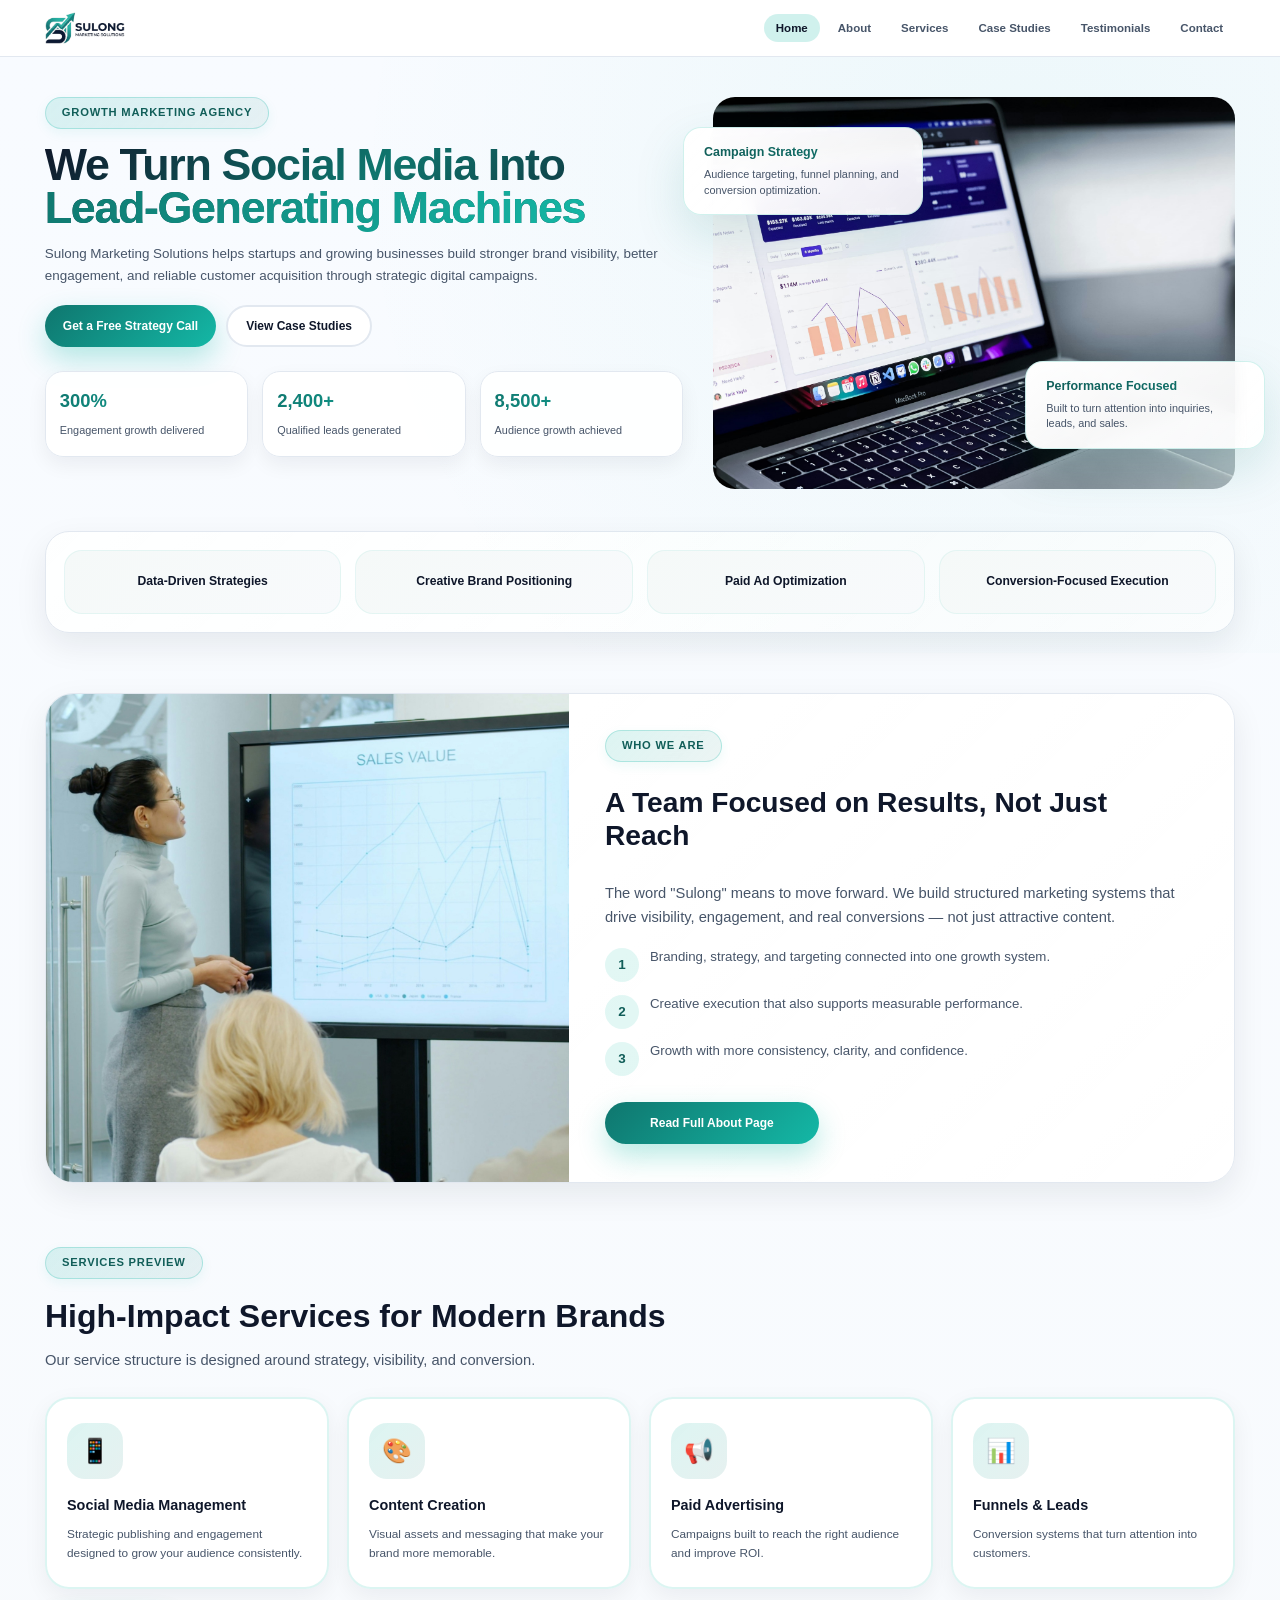
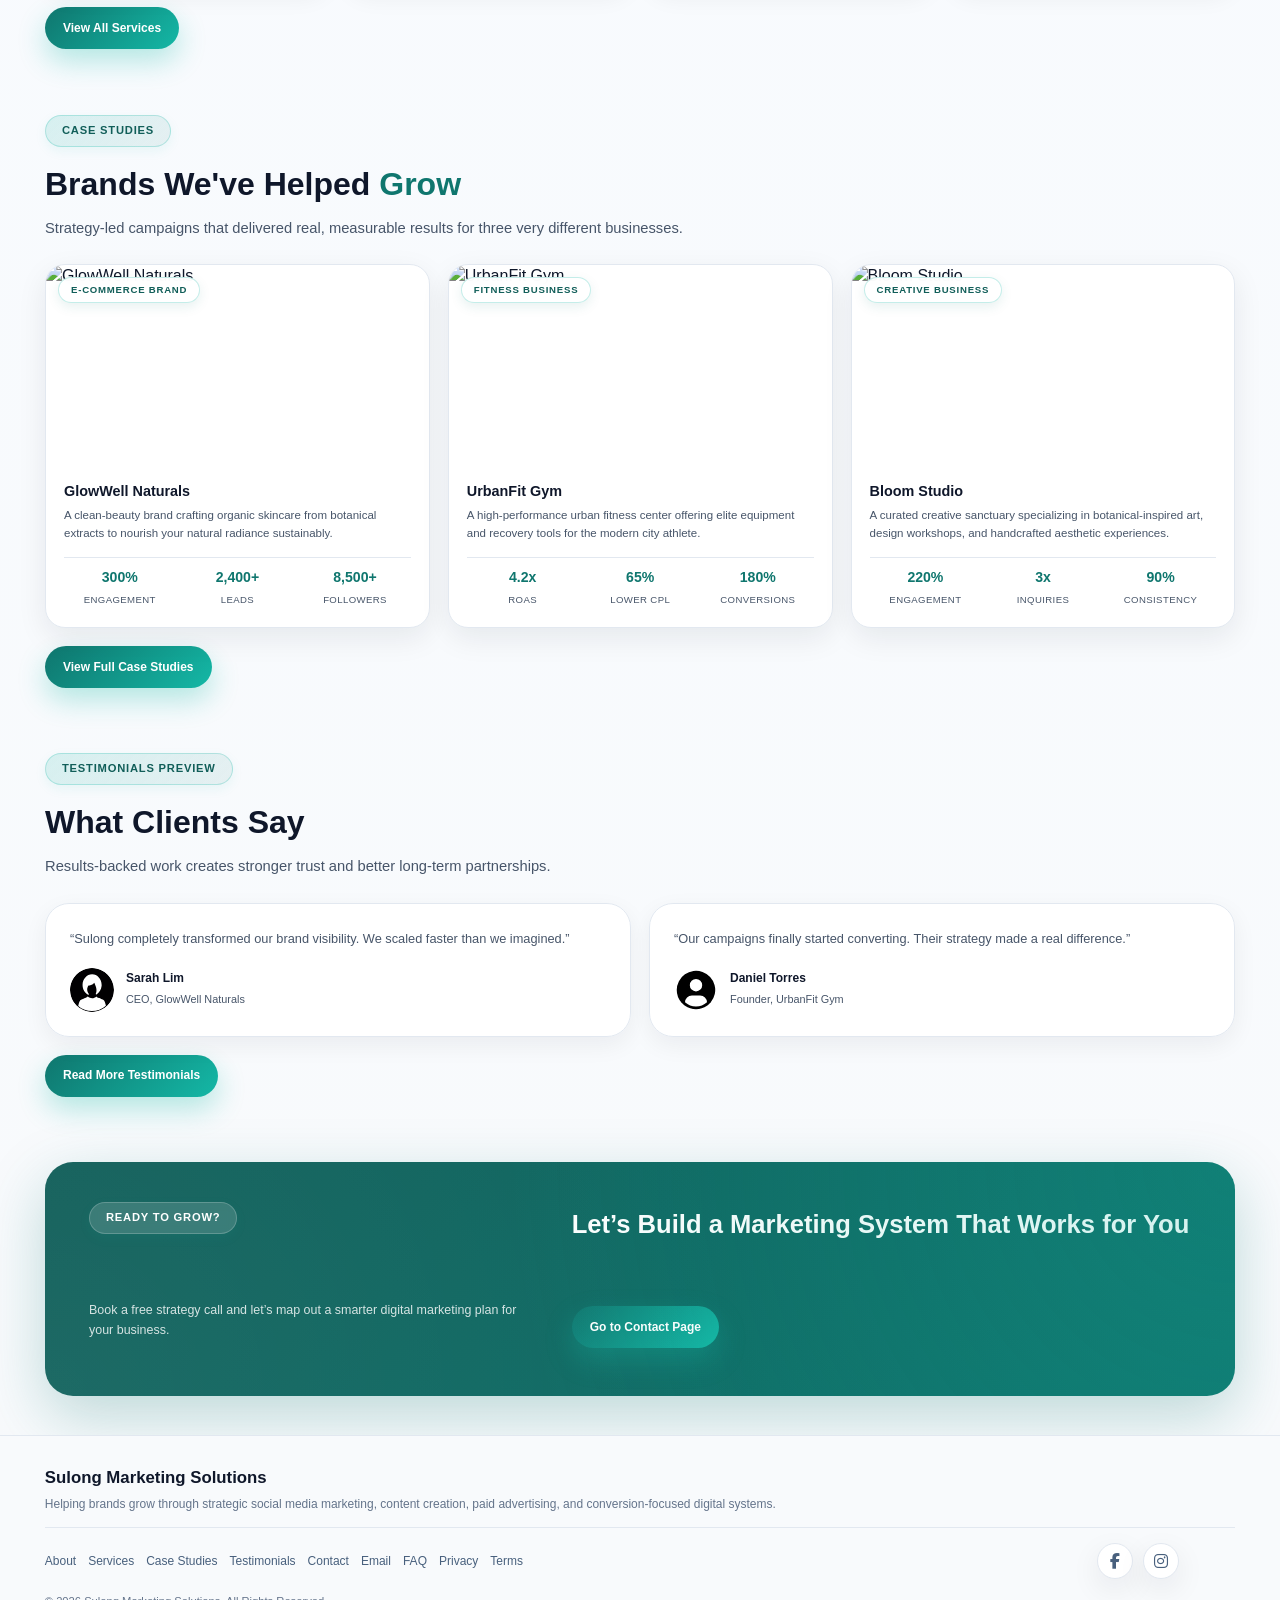
==== index.html @ f10a9abd "Add files via upload" ====
<!doctype html>
<html lang="en">
<head>
  <meta charset="UTF-8" />
  <meta name="viewport" content="width=device-width, initial-scale=1.0" />
  <title>Sulong Marketing Solutions</title>

  <link rel="icon" type="image/png" href="images/logo-icon.png">
  <meta name="description" content="Sulong Marketing Solutions helps brands grow through strategic digital marketing." />
  <link rel="stylesheet" href="css/styles.css" />
  <link rel="stylesheet" href="https://cdnjs.cloudflare.com/ajax/libs/font-awesome/6.5.0/css/all.min.css">
</head>
<body>
  <div id="app"></div>
  <script type="module" src="js/main.js"></script>
</body>
</html>
---- css/styles.css ----
* {
  box-sizing: border-box;
}

:root {
  --bg: #f8fafc;
  --white: #ffffff;
  --text: #0f172a;
  --muted: #475569;
  --line: #e2e8f0;
  --primary: #0f766e;
  --primary-dark: #115e59;
  --accent: #14b8a6;
  --shadow: 0 10px 30px rgba(15, 23, 42, 0.08);
  --shadow-lg: 0 20px 50px rgba(15, 23, 42, 0.12);
  --radius: 20px;
  --container: 1240px;
  --page-gutter: clamp(48px, 7vw, 120px);
  --body-bg: linear-gradient(180deg, #f8fbff 0%, #f8fafc 100%);
  --header-bg: rgba(255, 255, 255, 0.92);
}

html { scroll-behavior: smooth; }

body {
  margin: 0;
  font-family: Arial, Helvetica, sans-serif;
  background: var(--body-bg);
  color: var(--text);
  line-height: 1.4;
  font-size: 16px;
}

img { display: block; max-width: 100%; }
a { text-decoration: none; color: inherit; }

.container {
  width: min(var(--container), calc(100% - var(--page-gutter)));
  margin: 0 auto;
}

.section { padding: 40px 0; }
.section + .section { padding-top: 25px; }

/* ===== TYPOGRAPHY UTILITIES ===== */
.section-tag {
  display: inline-flex;
  align-self: flex-start;
  width: fit-content;
  padding: 7px 16px;
  border-radius: 999px;
  background: linear-gradient(135deg, rgba(20, 184, 166, 0.15), rgba(15, 118, 110, 0.08));
  border: 1px solid rgba(20, 184, 166, 0.25);
  color: var(--primary-dark);
  font-size: 0.7rem;
  font-weight: 800;
  text-transform: uppercase;
  letter-spacing: 0.07em;
  margin-bottom: 14px;
  transition: all 0.4s cubic-bezier(0.34, 1.56, 0.64, 1);
  backdrop-filter: blur(4px);
  box-shadow: 0 4px 12px rgba(20, 184, 166, 0.08);
}

.section-tag:hover {
  background: linear-gradient(135deg, rgba(20, 184, 166, 0.22), rgba(15, 118, 110, 0.12));
  border-color: rgba(20, 184, 166, 0.4);
  transform: translateY(-2px);
  box-shadow: 0 8px 20px rgba(20, 184, 166, 0.12);
}

.section-title {
  font-size: clamp(1.4rem, 2.5vw, 2.4rem);
  line-height: 1.1;
  margin: 6px 0 12px 0;
}

.section-title span, .hero-title span { color: var(--primary); }

.section-text {
  color: var(--muted);
  font-size: 0.92rem;
  margin-bottom: 15px;
  line-height: 1.6;
}

.btn-row {
  display: flex;
  flex-wrap: wrap;
  gap: 10px;
  margin-top: 18px;
}

.btn {
  display: inline-flex;
  align-items: center;
  justify-content: center;
  min-height: 42px;
  padding: 0 18px;
  border-radius: 999px;
  font-weight: 700;
  transition: 0.25s ease;
  font-size: 0.75rem;
  cursor: pointer;
  border: none;
}

.btn-primary {
  background: linear-gradient(135deg, var(--primary), var(--accent));
  color: var(--white);
  box-shadow: 0 12px 28px rgba(20, 184, 166, 0.3);
  transition: all 0.3s cubic-bezier(0.34, 1.56, 0.64, 1);
}

.btn-primary:hover {
  transform: translateY(-3px);
  box-shadow: 0 18px 40px rgba(20, 184, 166, 0.4);
}

.btn-secondary {
  background: var(--white);
  border: 2px solid var(--line);
  color: var(--text);
  transition: all 0.3s cubic-bezier(0.34, 1.56, 0.64, 1);
}

.btn-secondary:hover {
  border-color: var(--accent);
  background: rgba(20, 184, 166, 0.06);
  color: var(--primary);
  transform: translateY(-3px);
  box-shadow: 0 10px 24px rgba(20, 184, 166, 0.15);
}

.btn:hover { transform: translateY(-2px); }

/* ===== SCROLL REVEAL ANIMATIONS ===== */
.reveal-on-scroll {
  opacity: 0;
  transform: translate3d(0, 8px, 0);
  transition:
    opacity 0.34s cubic-bezier(0.25, 0.9, 0.3, 1),
    transform 0.38s cubic-bezier(0.25, 0.9, 0.3, 1);
  transition-delay: var(--reveal-delay, 0ms);
  will-change: opacity, transform;
}

.reveal-on-scroll.is-visible {
  opacity: 1;
  transform: translate3d(0, 0, 0);
}

.reveal-on-scroll.reveal-image {
  transform: translate3d(0, 10px, 0) scale(0.992);
  opacity: 0;
  transition:
    opacity 0.38s cubic-bezier(0.25, 0.9, 0.3, 1),
    transform 0.42s cubic-bezier(0.25, 0.9, 0.3, 1);
}

.reveal-on-scroll.reveal-image.is-visible {
  transform: translate3d(0, 0, 0) scale(1);
  opacity: 1;
}

@media (prefers-reduced-motion: reduce) {
  .reveal-on-scroll {
    opacity: 1 !important;
    transform: none !important;
    filter: none !important;
    transition: none !important;
  }

  * {
    animation-duration: 0.01ms !important;
    animation-iteration-count: 1 !important;
    transition-duration: 0.01ms !important;
  }
}

/* Touch device optimizations */
@media (hover: none) and (pointer: coarse) {
  .service-card:hover,
  .testimonial-card:hover,
  .faq-item:hover,
  .case-study-ref:hover,
  .cs-preview-card:hover,
  .home-about:hover,
  .csc-card:hover,
  .policy-card:hover,
  .contact-social-btn:hover,
  .metric-card:hover,
  .trust-item:hover {
    transform: none;
  }

  .service-card:hover::before,
  .testimonial-card:hover::before,
  .faq-item:hover::before,
  .case-study-ref:hover::before,
  .cs-preview-card:hover::before,
  .home-about:hover::before,
  .csc-card:hover::before,
  .policy-card:hover::before,
  .contact-social-btn:hover::before {
    opacity: 0;
  }
}

/* ===== HEADER ===== */
.header {
  position: sticky;
  top: 0;
  z-index: 1000;
  background: var(--header-bg);
  backdrop-filter: blur(10px);
  border-bottom: 1px solid var(--line);
}

.header-inner {
  width: min(var(--container), calc(100% - var(--page-gutter)));
  margin: 0 auto;
  height: 56px;
  display: flex;
  align-items: center;
  justify-content: space-between;
}

.brand {
  display: flex;
  align-items: center;
  text-decoration: none;
  flex-shrink: 0;
}

.brand-logo {
  height: 32px;
  width: auto;
  display: block;
  object-fit: contain;
}

.nav {
  display: flex;
  gap: 6px;
  align-items: center;
  flex-wrap: wrap;
}

.nav a {
  text-decoration: none;
  padding: 6px 12px;
  font-weight: 600;
  color: var(--muted);
  border-radius: 999px;
  transition: all 0.2s ease;
  font-size: 0.72rem;
}

.nav a:hover { background: rgba(20, 184, 166, 0.12); color: var(--text); }
.nav a.active { background: rgba(20, 184, 166, 0.2); color: var(--text); }



/* Mobile hamburger */
.nav-toggle {
  display: none;
  background: none;
  border: none;
  cursor: pointer;
  padding: 6px;
  color: var(--text);
  font-size: 1.3rem;
  line-height: 1;
}

@media (max-width: 760px) {
  .header-inner {
    height: auto;
    min-height: 56px;
    padding: 10px 0;
    flex-wrap: wrap;
    gap: 8px;
    align-items: center;
  }

  .nav-toggle { display: flex; align-items: center; justify-content: center; }

  .nav {
    display: none;
    width: 100%;
    flex-direction: column;
    align-items: flex-start;
    padding-bottom: 8px;
    gap: 2px;
  }

  .nav.open { display: flex; }

  .nav a {
    padding: 10px 14px;
    width: 100%;
    border-radius: 12px;
  }

  .brand-logo { height: 28px; }
}

@media (max-width: 480px) {
  .nav a { font-size: 0.7rem; }
}

/* ===== PAGE HERO ===== */
/* ================================================
   PAGE HERO — COMPACT SPLIT DESIGN
   ================================================ */
.page-hero {
  background: linear-gradient(135deg, var(--primary-dark) 0%, var(--primary) 100%);
  color: white;
  padding: 0;
  overflow: hidden;
  position: relative;
}

/* Subtle decorative mesh pattern overlay */
.page-hero::before {
  content: "";
  position: absolute;
  inset: 0;
  background-image:
    radial-gradient(circle at 80% 50%, rgba(20,184,166,0.18) 0%, transparent 55%),
    radial-gradient(circle at 10% 80%, rgba(255,255,255,0.05) 0%, transparent 40%);
  pointer-events: none;
}

.page-hero-inner {
  width: min(var(--container), calc(100% - var(--page-gutter)));
  margin: 0 auto;
  display: grid;
  grid-template-columns: 1fr auto;
  align-items: center;
  gap: 40px;
  padding: 36px 0;
  position: relative;
  z-index: 1;
}

.page-hero-left {
  display: flex;
  flex-direction: column;
  align-items: flex-start;
  gap: 0;
}

.page-hero .section-tag {
  background: rgba(255, 255, 255, 0.14);
  color: rgba(255,255,255,0.9);
  border: 1px solid rgba(255, 255, 255, 0.22);
  margin-bottom: 10px;
  font-size: 0.65rem;
}

.page-hero .section-title {
  font-size: clamp(1.4rem, 2.8vw, 2.2rem);
  margin: 0 0 10px;
  line-height: 1.15;
  color: white;
  font-weight: 800;
  max-width: 600px;
}

.page-hero .section-text {
  font-size: 0.88rem;
  line-height: 1.6;
  color: rgba(255, 255, 255, 0.82);
  max-width: 520px;
  margin: 0;
}

/* Right side decorative stat bubbles */
.page-hero-deco {
  display: flex;
  flex-direction: column;
  gap: 10px;
  flex-shrink: 0;
}

.page-hero-stat {
  background: rgba(255,255,255,0.1);
  border: 1px solid rgba(255,255,255,0.18);
  border-radius: 14px;
  padding: 12px 20px;
  text-align: center;
  min-width: 110px;
  backdrop-filter: blur(6px);
}

.page-hero-stat strong {
  display: block;
  font-size: 1.2rem;
  font-weight: 800;
  color: white;
  line-height: 1;
  margin-bottom: 3px;
}

.page-hero-stat span {
  font-size: 0.62rem;
  color: rgba(255,255,255,0.65);
  text-transform: uppercase;
  letter-spacing: 0.07em;
}

/* Pages without stats: hide deco column */
.page-hero-deco:empty { display: none; }

/* Bottom accent line */
.page-hero::after {
  content: "";
  display: block;
  height: 3px;
  background: linear-gradient(90deg, transparent, rgba(20,184,166,0.6), transparent);
}

@media (max-width: 768px) {
  .page-hero-inner {
    grid-template-columns: 1fr;
    padding: 28px 0 24px;
    gap: 20px;
  }
  .page-hero-deco {
    flex-direction: row;
    flex-wrap: nowrap;
    width: 100%;
  }
  .page-hero-stat {
    flex: 1;
    min-width: 0;
    padding: 10px 6px;
  }
  .page-hero-stat strong { font-size: 0.9rem; }
  .page-hero-stat span { font-size: 0.55rem; letter-spacing: 0.04em; }
  .page-hero .section-title { font-size: clamp(1.2rem, 5vw, 1.8rem); }
}

/* ===== CONTENT CARDS ===== */
.content-card {
  background: transparent;
  border: none;
  box-shadow: none;
  padding: 10px 0;
  display: flex;
  flex-direction: column;
  justify-content: center;
}

/* padded variant for privacy/terms/faq */
.content-card.padded {
  background: var(--white);
  border: 1px solid var(--line);
  border-radius: var(--radius);
  box-shadow: var(--shadow);
  padding: 36px 40px;
}

/* ===== SPLIT GRID ===== */
.split-grid {
  display: grid;
  grid-template-columns: 1fr 1fr;
  gap: 50px;
  align-items: center;
}

@media (max-width: 1100px) {
  .split-grid { grid-template-columns: 1fr; gap: 30px; }
}

/* ===== IMAGE FRAMES ===== */
.image-frame {
  border-radius: 24px;
  overflow: hidden;
  box-shadow: 0 20px 40px rgba(15, 23, 42, 0.08);
}

.image-frame img {
  width: 100%;
  height: 100%;
  object-fit: cover;
  display: block;
  transition: transform 0.3s ease;
}

.image-frame:hover img { transform: scale(1.03); }

.about-image { max-width: 500px; margin: 0 auto; }

/* ===== FEATURE LIST ===== */
.feature-list {
  display: grid;
  gap: 18px;
  margin-top: 24px;
}

.feature-item {
  display: flex;
  gap: 14px;
  align-items: flex-start;
  color: var(--muted);
  font-size: 0.85rem;
  line-height: 1.5;
}

.feature-item .number {
  width: 34px;
  height: 34px;
  border-radius: 50%;
  background: rgba(20, 184, 166, 0.12);
  display: grid;
  place-items: center;
  font-weight: 700;
  color: var(--primary-dark);
  flex-shrink: 0;
  font-size: 0.8rem;
}

/* ===== SERVICES GRID ===== */
.services-grid {
  margin-top: 25px;
  display: grid;
  grid-template-columns: repeat(auto-fit, minmax(220px, 1fr));
  gap: 18px;
}

.service-card {
  background: rgba(255, 255, 255, 0.9);
  border: 2px solid rgba(20, 184, 166, 0.15);
  border-radius: 24px;
  padding: 24px 20px;
  box-shadow: 0 8px 24px rgba(15, 23, 42, 0.06);
  transition: all 0.35s cubic-bezier(0.34, 1.56, 0.64, 1);
  text-align: left;
  position: relative;
  overflow: hidden;
}

.service-card::before {
  content: "";
  position: absolute;
  inset: 0;
  background: linear-gradient(135deg, rgba(20, 184, 166, 0.08), rgba(255, 255, 255, 0));
  opacity: 0;
  transition: opacity 0.35s ease;
}

.service-card:hover {
  transform: translateY(-8px) scale(1.02);
  box-shadow: 0 20px 40px rgba(20, 184, 166, 0.15);
  border-color: rgba(20, 184, 166, 0.35);
  background: rgba(255, 255, 255, 0.95);
}

.service-card:hover::before {
  opacity: 1;
}

.service-card:hover .service-icon {
  transform: scale(1.15) rotate(5deg);
  background: rgba(20, 184, 166, 0.22);
}

.service-icon {
  width: 56px;
  height: 56px;
  display: grid;
  place-items: center;
  border-radius: 18px;
  background: linear-gradient(135deg, rgba(20, 184, 166, 0.15), rgba(15, 118, 110, 0.1));
  font-size: 1.5rem;
  margin-bottom: 16px;
  transition: all 0.35s cubic-bezier(0.34, 1.56, 0.64, 1);
}

.service-card h3 { margin: 0 0 10px; font-size: 0.9rem; color: var(--text); font-weight: 700; }
.service-card p { color: var(--muted); margin: 0; font-size: 0.74rem; line-height: 1.6; }

/* ===== HERO ===== */
.hero { 
  padding: 40px 0 20px; 
  position: relative;
}

.hero::before {
  content: "";
  position: absolute;
  inset: 0;
  background: radial-gradient(circle at 80% 20%, rgba(20, 184, 166, 0.05), transparent 60%);
  pointer-events: none;
}

.hero-grid {
  display: grid;
  grid-template-columns: 1.1fr 0.9fr;
  gap: 30px;
  align-items: stretch;
  position: relative;
  z-index: 1;
}

.hero-title {
  font-size: clamp(2rem, 3.5vw, 3.4rem);
  line-height: 0.96;
  margin: 0 0 14px;
  letter-spacing: -0.03em;
  background: linear-gradient(135deg, var(--text) 0%, var(--primary) 50%, var(--text) 100%);
  -webkit-background-clip: text;
  -webkit-text-fill-color: transparent;
  background-clip: text;
}

.hero-title span {
  background: linear-gradient(135deg, var(--primary), var(--accent));
  -webkit-background-clip: text;
  -webkit-text-fill-color: transparent;
  background-clip: text;
}

.metric-card {
  background: rgba(255, 255, 255, 0.88);
  border: 1px solid var(--line);
  border-radius: 18px;
  padding: 16px 14px;
  box-shadow: 0 8px 20px rgba(15, 23, 42, 0.06);
  transition: all 0.28s cubic-bezier(0.34, 1.56, 0.64, 1);
  position: relative;
  overflow: hidden;
}

.metric-card::after {
  content: "";
  position: absolute;
  inset: 0;
  background: radial-gradient(circle at 50% 0%, rgba(20, 184, 166, 0.08), transparent 70%);
  opacity: 0;
  transition: opacity 0.28s ease;
}

.metric-card:hover {
  transform: translateY(-4px) scale(1.05);
  box-shadow: 0 16px 32px rgba(20, 184, 166, 0.12);
  border-color: rgba(20, 184, 166, 0.3);
  background: rgba(255, 255, 255, 0.92);
}

.metric-card:hover::after {
  opacity: 1;
}

.metric-card strong { display: block; font-size: 1.15rem; margin-bottom: 4px; background: linear-gradient(135deg, var(--primary), var(--accent)); -webkit-background-clip: text; -webkit-text-fill-color: transparent; background-clip: text; font-weight: 800; }
.metric-card span { color: var(--muted); font-size: 0.68rem; font-weight: 500; }

.hero-card {
  position: relative;
  height: 100%;
  display: flex;
}

.hero-image {
  width: 100%;
  height: 100%;
  object-fit: cover;
  border-radius: 22px;
}

.floating-box {
  position: absolute;
  padding: 16px 20px;
  background: linear-gradient(135deg, var(--white) 0%, rgba(255, 255, 255, 0.92) 100%);
  border-radius: 18px;
  box-shadow: 0 20px 50px rgba(15, 118, 110, 0.15);
  border: 1px solid rgba(20, 184, 166, 0.2);
  max-width: 240px;
  z-index: 10;
  backdrop-filter: blur(8px);
  transition: all 0.4s cubic-bezier(0.34, 1.56, 0.64, 1);
  animation: floatingPulse 3s ease-in-out infinite;
}

@keyframes floatingPulse {
  0%, 100% { transform: translateY(0px); }
  50% { transform: translateY(-8px); }
}

.floating-top { top: 30px; left: -30px; animation-delay: 0s; }
.floating-bottom { right: -30px; bottom: 40px; animation-delay: 0.5s; }

.floating-box strong {
  display: block;
  margin-bottom: 6px;
  font-size: 0.78rem;
  background: linear-gradient(135deg, var(--primary-dark), var(--primary));
  -webkit-background-clip: text;
  -webkit-text-fill-color: transparent;
  background-clip: text;
  font-weight: 800;
}

.floating-box span {
  display: block;
  color: var(--muted);
  font-size: 0.68rem;
  line-height: 1.4;
}

.hero-text {
  color: var(--muted);
  font-size: 0.84rem;
  max-width: 680px;
  line-height: 1.65;
}

.hero-metrics {
  display: grid;
  grid-template-columns: repeat(3, 1fr);
  gap: 14px;
  margin-top: 24px;
  animation: slideInUp 0.6s ease-out 0.1s both;
}

@keyframes slideInUp {
  from {
    opacity: 0;
    transform: translateY(20px);
  }
  to {
    opacity: 1;
    transform: translateY(0);
  }
}

.trust-strip { padding: 12px 0 0; margin-top: 30px; }

.trust-grid {
  display: grid;
  grid-template-columns: repeat(4, 1fr);
  gap: 14px;
  background: linear-gradient(135deg, rgba(255, 255, 255, 0.92), rgba(255, 255, 255, 0.85));
  padding: 18px;
  border-radius: 24px;
  border: 1px solid var(--line);
  box-shadow: 0 12px 32px rgba(15, 23, 42, 0.08);
}

.trust-item {
  text-align: center;
  font-weight: 600;
  background: linear-gradient(135deg, #f5f9f8, #f8fafc);
  border-radius: 18px;
  padding: 18px 16px;
  display: flex;
  justify-content: center;
  align-items: center;
  color: var(--text);
  min-height: 64px;
  font-size: 0.76rem;
  border: 1px solid rgba(20, 184, 166, 0.08);
  transition: all 0.3s cubic-bezier(0.34, 1.56, 0.64, 1);
  position: relative;
  overflow: hidden;
}

.trust-item::before {
  content: "";
  position: absolute;
  inset: 0;
  background: radial-gradient(circle at 50% 50%, rgba(20, 184, 166, 0.1), transparent);
  opacity: 0;
  transition: opacity 0.3s ease;
}

.trust-item:hover {
  transform: translateY(-3px) scale(1.03);
  background: linear-gradient(135deg, rgba(20, 184, 166, 0.08), rgba(20, 184, 166, 0.04));
  border-color: rgba(20, 184, 166, 0.2);
  box-shadow: 0 8px 20px rgba(20, 184, 166, 0.1);
}

.trust-item:hover::before {
  opacity: 1;
}

/* ===== HOME CASE CARD ===== */
.case-card {
  display: grid;
  grid-template-columns: 0.7fr 1.3fr;
  align-items: stretch;
  border-radius: 28px;
  overflow: hidden;
  box-shadow: var(--shadow-lg);
  border: 1px solid var(--line);
  background: var(--white);
}

.case-card img { width: 100%; height: 100%; object-fit: cover; }

.case-content { padding: 30px; }

.result-grid {
  display: grid;
  grid-template-columns: repeat(2, 1fr);
  gap: 12px;
  margin-top: 18px;
}

.result-box {
  background: #f8fafc;
  border: 1px solid var(--line);
  border-radius: 18px;
  padding: 14px;
}

.result-box strong { display: block; font-size: 1.05rem; margin-bottom: 3px; }
.result-box span { color: var(--muted); font-size: 0.7rem; }

/* ===== TESTIMONIALS ===== */
.testimonials-grid {
  display: grid;
  grid-template-columns: repeat(2, 1fr);
  gap: 18px;
  margin-top: 25px;
}

.testimonial-card {
  background: rgba(255, 255, 255, 0.9);
  border: 1px solid var(--line);
  border-radius: 24px;
  padding: 24px;
  box-shadow: 0 8px 24px rgba(15, 23, 42, 0.06);
  transition: all 0.35s cubic-bezier(0.34, 1.56, 0.64, 1);
  position: relative;
  overflow: hidden;
}

.testimonial-card::before {
  content: "";
  position: absolute;
  top: 0;
  left: 0;
  right: 0;
  height: 4px;
  background: linear-gradient(90deg, var(--primary), var(--accent));
  transform: scaleX(0);
  transform-origin: left;
  transition: transform 0.35s cubic-bezier(0.34, 1.56, 0.64, 1);
}

.testimonial-card:hover {
  transform: translateY(-6px);
  box-shadow: 0 16px 40px rgba(20, 184, 166, 0.12);
  border-color: rgba(20, 184, 166, 0.2);
  background: rgba(255, 255, 255, 0.95);
}

.testimonial-card:hover::before {
  transform: scaleX(1);
}

.testimonial-card p {
  font-size: 0.8rem;
  margin: 0 0 18px;
  color: var(--muted);
  line-height: 1.7;
}

.author { display: flex; gap: 12px; align-items: center; }

.author img {
  width: 44px;
  height: 44px;
  border-radius: 50%;
  object-fit: cover;
}

.author strong { display: block; font-size: 0.75rem; }
.author span { color: var(--muted); font-size: 0.68rem; }

/* ===== CONTACT CARD ===== */
.contact-card {
  background: linear-gradient(135deg, var(--primary-dark) 0%, var(--primary) 100%);
  color: var(--white);
  border-radius: 28px;
  padding: 40px 44px;
  box-shadow: 0 20px 60px rgba(15, 118, 110, 0.25);
  display: grid;
  grid-template-columns: 1fr 1.4fr;
  gap: 40px;
  align-items: start;
  position: relative;
  overflow: hidden;
  transition: all 0.4s ease;
}

.contact-card::before {
  content: "";
  position: absolute;
  inset: 0;
  background: radial-gradient(circle at 100% 0%, rgba(20, 184, 166, 0.2), transparent 60%),
              radial-gradient(circle at 0% 100%, rgba(255, 255, 255, 0.05), transparent 60%);
  pointer-events: none;
}

.contact-card:hover {
  transform: translateY(-4px);
  box-shadow: 0 28px 70px rgba(15, 118, 110, 0.35);
}


.contact-card .section-title { color: var(--white); font-size: clamp(1.2rem, 2vw, 1.7rem); margin: 8px 0 10px; }
.contact-card .section-text { color: rgba(255, 255, 255, 0.82); max-width: 100%; font-size: 0.78rem; }
.contact-card .section-tag {
  background: rgba(255, 255, 255, 0.15);
  color: var(--white);
  border: 1px solid rgba(255, 255, 255, 0.2);
}

.contact-card-detail {
  display: flex;
  align-items: center;
  gap: 10px;
  margin-top: 14px;
  font-size: 0.75rem;
  color: rgba(255,255,255,0.8);
}

.contact-card-detail i {
  width: 32px;
  height: 32px;
  border-radius: 50%;
  background: rgba(255,255,255,0.15);
  display: flex;
  align-items: center;
  justify-content: center;
  flex-shrink: 0;
  font-size: 0.8rem;
}

.contact-card-detail a {
  color: rgba(255,255,255,0.9);
  text-decoration: underline;
}

.contact-form {
  display: grid;
  gap: 10px;
}

.contact-form input,
.contact-form textarea {
  width: 100%;
  padding: 12px 14px;
  border-radius: 12px;
  border: 1px solid rgba(255, 255, 255, 0.3);
  background: rgba(255, 255, 255, 0.1);
  color: var(--white);
  font: inherit;
  font-size: 0.76rem;
  outline: none;
  transition: all 0.3s cubic-bezier(0.34, 1.56, 0.64, 1);
  backdrop-filter: blur(4px);
}

/* FIX: placeholder visible on dark bg */
.contact-form input::placeholder,
.contact-form textarea::placeholder { color: rgba(255, 255, 255, 0.6); }

.contact-form input:focus,
.contact-form textarea:focus {
  border-color: rgba(255, 255, 255, 0.7);
  background: rgba(255, 255, 255, 0.18);
  box-shadow: 0 0 0 3px rgba(20, 184, 166, 0.15);
  transform: translateY(-1px);
}

.contact-form textarea { resize: vertical; min-height: 90px; }

.contact-form .btn-submit {
  display: inline-flex;
  align-items: center;
  gap: 8px;
  background: rgba(255,255,255,0.18);
  border: 1px solid rgba(255,255,255,0.35);
  color: white;
  padding: 0 22px;
  min-height: 40px;
  border-radius: 999px;
  font-weight: 700;
  font-size: 0.75rem;
  cursor: pointer;
  transition: 0.2s ease;
  justify-self: start;
}

.contact-form .btn-submit:hover {
  background: rgba(255,255,255,0.28);
  transform: translateY(-2px);
}

@media (max-width: 768px) {
  .contact-card {
    grid-template-columns: 1fr;
    gap: 24px;
    padding: 26px 22px;
  }
}

/* ===== FAQ ===== */
.faq-list {
  display: grid;
  gap: 14px;
  margin-top: 30px;
}

.faq-item {
  background: rgba(255, 255, 255, 0.9);
  border: 1px solid var(--line);
  border-radius: 18px;
  overflow: hidden;
  box-shadow: 0 8px 24px rgba(15, 23, 42, 0.06);
  transition: all 0.3s cubic-bezier(0.34, 1.56, 0.64, 1);
  position: relative;
}

.faq-item::before {
  content: "";
  position: absolute;
  inset: 0;
  background: linear-gradient(135deg, rgba(20, 184, 166, 0.05), transparent);
  opacity: 0;
  transition: opacity 0.3s ease;
  pointer-events: none;
}

.faq-item:hover {
  box-shadow: 0 16px 40px rgba(20, 184, 166, 0.12);
  border-color: rgba(20, 184, 166, 0.2);
  transform: translateY(-2px);
}

.faq-item:hover::before {
  opacity: 1;
}

.faq-question {
  width: 100%;
  padding: 20px 24px;
  text-align: left;
  background: none;
  border: none;
  cursor: pointer;
  display: flex;
  justify-content: space-between;
  align-items: center;
  font-size: 0.9rem;
  font-weight: 700;
  color: var(--text);
  transition: background 0.25s ease, color 0.25s ease;
  gap: 12px;
}

.faq-question:hover { 
  background: rgba(20, 184, 166, 0.06);
  color: var(--primary-dark);
}

.faq-icon {
  color: var(--primary);
  transition: transform 0.35s cubic-bezier(0.34, 1.56, 0.64, 1);
  flex-shrink: 0;
  font-size: 1rem;
}

.faq-item.open .faq-icon { transform: rotate(180deg); }

.faq-answer {
  max-height: 0;
  overflow: hidden;
  transition: max-height 0.35s ease, padding 0.35s ease;
  padding: 0 22px;
}

.faq-item.open .faq-answer {
  max-height: 400px;
  padding: 0 22px 18px;
}

.faq-answer p {
  margin: 0;
  color: var(--muted);
  line-height: 1.6;
  font-size: 0.82rem;
}

/* ===== CASE STUDIES PAGE ===== */
.case-studies-stack { display: grid; gap: 30px; }

.case-study-ref {
  display: grid;
  grid-template-columns: 0.85fr 1.5fr;
  border-radius: 24px;
  overflow: hidden;
  box-shadow: 0 10px 32px rgba(15, 23, 42, 0.08);
  border: 1px solid var(--line);
  background: var(--white);
  transition: all 0.4s cubic-bezier(0.34, 1.56, 0.64, 1);
  position: relative;
}

.case-study-ref::before {
  content: "";
  position: absolute;
  inset: 0;
  background: linear-gradient(135deg, rgba(20, 184, 166, 0.06), transparent);
  opacity: 0;
  transition: opacity 0.4s ease;
  pointer-events: none;
  z-index: 1;
}

.case-study-ref:hover {
  box-shadow: 0 20px 50px rgba(20, 184, 166, 0.15);
  border-color: rgba(20, 184, 166, 0.15);
  transform: translateY(-4px);
}

.case-study-ref:hover::before {
  opacity: 1;
}

.case-study-ref-image { 
  min-height: 280px; 
  overflow: hidden;
  position: relative;
}

.case-study-ref-image img { 
  width: 100%; 
  height: 100%; 
  object-fit: cover; 
  display: block;
  transition: transform 0.4s cubic-bezier(0.34, 1.56, 0.64, 1);
}

.case-study-ref:hover .case-study-ref-image img {
  transform: scale(1.06);
}

.case-study-ref-card {
  padding: 26px 28px;
  display: flex;
  flex-direction: column;
}

.case-study-ref-title {
  font-size: clamp(1.15rem, 2.2vw, 1.6rem);
  margin: 0 0 16px;
  color: var(--text);
  line-height: 1.2;
  font-weight: 800;
}

.case-study-ref-content { display: grid; gap: 13px; flex: 1; }

.case-study-ref-block h3 {
  font-size: 0.68rem;
  text-transform: uppercase;
  letter-spacing: 0.07em;
  color: var(--primary);
  margin: 0 0 4px;
}

.case-study-ref-block p {
  color: var(--muted);
  font-size: 0.78rem;
  line-height: 1.55;
  margin: 0;
}

.case-study-ref-block ul {
  color: var(--muted);
  font-size: 0.78rem;
  line-height: 1.75;
  margin: 0;
  padding-left: 16px;
}

.case-study-ref-results {
  display: flex;
  gap: 8px;
  flex-wrap: wrap;
}

.case-study-ref-metric {
  flex: 1;
  min-width: 72px;
  background: rgba(20, 184, 166, 0.06);
  border: 1px solid rgba(20, 184, 166, 0.15);
  border-radius: 12px;
  padding: 10px 8px;
  text-align: center;
}

.case-study-ref-metric strong {
  display: block;
  font-size: 1rem;
  color: var(--primary);
  margin-bottom: 2px;
}

.case-study-ref-metric span { color: var(--muted); font-size: 0.63rem; }

.case-study-ref-cta { margin-top: 14px; }

/* ===== FOOTER ===== */
.footer {
  background: var(--bg);
  border-top: 1px solid var(--line);
  padding: 30px 0 15px;
  position: relative;
}

.footer-inner {
  width: min(var(--container), calc(100% - var(--page-gutter)));
  margin: 0 auto;
}

.footer-brand { margin-bottom: 15px; }
.footer-brand h3 { margin: 0 0 6px; font-size: 1.05rem; }
.footer-brand p { margin: 0; font-size: 0.75rem; color: #64748b; line-height: 1.4; }

.footer-bottom {
  display: flex;
  justify-content: space-between;
  align-items: center;
  gap: 20px;
  flex-wrap: wrap;
  padding-top: 15px;
  border-top: 1px solid var(--line);
  margin-top: 15px;
}

.footer-links {
  display: flex;
  flex-wrap: wrap;
  gap: 12px;
  align-items: center;
}

.footer-links a { font-size: 0.75rem; color: #48607d; white-space: nowrap; transition: color 0.2s; }
.footer-links a:hover { color: var(--primary); }

.footer-socials { display: flex; align-items: center; gap: 10px; }

.footer-socials a {
  width: 36px;
  height: 36px;
  border-radius: 50%;
  display: inline-flex;
  align-items: center;
  justify-content: center;
  background: #ffffff;
  border: 1px solid var(--line);
  color: #48607d;
  box-shadow: var(--shadow);
  transition: all 0.25s ease;
}

.footer-socials a:hover { background: var(--primary); color: white; border-color: var(--primary); }

.footer-copy { margin-top: 15px; font-size: 0.7rem; color: #64748b; }

/* ===== BACK TO TOP ===== */
.back-to-top {
  position: fixed;
  right: 24px;
  bottom: 24px;
  width: 44px;
  height: 44px;
  border: none;
  border-radius: 50%;
  background: linear-gradient(135deg, var(--primary), var(--accent));
  color: #ffffff;
  font-size: 1.2rem;
  cursor: pointer;
  box-shadow: 0 10px 20px rgba(20, 184, 166, 0.2);
  display: flex;
  align-items: center;
  justify-content: center;
  z-index: 1200;
  /* FIX: hidden by default */
  opacity: 0;
  pointer-events: none;
  transform: translateY(12px);
  transition: opacity 0.25s ease, transform 0.25s ease, box-shadow 0.25s ease;
}

.back-to-top.show {
  opacity: 1;
  pointer-events: auto;
  transform: translateY(0);
}

.back-to-top:hover {
  transform: translateY(-3px);
  box-shadow: 0 14px 28px rgba(20, 184, 166, 0.3);
}

/* ===== RESPONSIVE ===== */
@media (max-width: 1100px) {
  .hero-grid, .case-card {
    grid-template-columns: 1fr;
  }
  .case-study-ref,
  .case-study-ref.reverse {
    grid-template-columns: 1fr;
  }
  .case-study-ref.reverse .case-study-ref-image { order: 0; }
  .case-study-ref.reverse .case-study-ref-card { order: 0; }
  .case-study-ref-image { min-height: 220px; }
}

@media (max-width: 900px) {
  .footer-bottom { flex-direction: column; align-items: flex-start; }
  .trust-grid { grid-template-columns: repeat(2, 1fr); }
}

@media (max-width: 760px) {
  .result-grid { grid-template-columns: 1fr; }
  .case-content, .contact-card { padding: 30px; }
  .testimonials-grid { grid-template-columns: 1fr; }
  /* Hero floating boxes: hide on mobile — they overflow and clutter small screens */
  .floating-box { display: none; }
  /* Hero image: reduce height on mobile */
  .hero-image { max-height: 260px; border-radius: 16px; }
  /* Hero metrics: 3 cols still but smaller */
  .hero-metrics { grid-template-columns: repeat(3, 1fr); gap: 8px; }
  .metric-card { padding: 10px 8px; }
  .metric-card strong { font-size: 0.9rem; }
  .metric-card span { font-size: 0.6rem; }
}

@media (max-width: 500px) {
  .trust-grid { grid-template-columns: 1fr; }
  .btn-row { flex-direction: column; }
  .btn { width: 100%; justify-content: center; }
}

/* ================================================
   HOME — CASE STUDY PREVIEW GRID
   ================================================ */

.cs-preview-grid {
  display: grid;
  grid-template-columns: repeat(3, 1fr);
  gap: 18px;
  margin-top: 24px;
}

.cs-preview-card {
  display: flex;
  flex-direction: column;
  background: var(--white);
  border: 1px solid var(--line);
  border-radius: 20px;
  overflow: hidden;
  box-shadow: 0 10px 30px rgba(15, 23, 42, 0.08);
  text-decoration: none;
  color: inherit;
  transition: all 0.4s cubic-bezier(0.34, 1.56, 0.64, 1);
  position: relative;
}

.cs-preview-card::before {
  content: "";
  position: absolute;
  inset: 0;
  background: linear-gradient(135deg, rgba(20, 184, 166, 0.08), transparent);
  opacity: 0;
  transition: opacity 0.4s ease;
  pointer-events: none;
  z-index: 1;
}

.cs-preview-card:hover {
  transform: translateY(-8px) scale(1.01);
  box-shadow: 0 20px 50px rgba(20, 184, 166, 0.15);
  border-color: rgba(20, 184, 166, 0.2);
}

.cs-preview-card:hover::before {
  opacity: 1;
}

.cs-preview-img {
  position: relative;
  height: 200px;
  overflow: hidden;
}

.cs-preview-img img {
  width: 100%;
  height: 100%;
  object-fit: cover;
  display: block;
  transition: transform 0.4s cubic-bezier(0.34, 1.56, 0.64, 1);
}

.cs-preview-card:hover .cs-preview-img img {
  transform: scale(1.08) rotate(1deg);
}

.cs-preview-tag {
  position: absolute;
  top: 12px;
  left: 12px;
  background: rgba(255, 255, 255, 0.94);
  backdrop-filter: blur(8px);
  color: var(--primary-dark);
  font-size: 0.6rem;
  font-weight: 800;
  text-transform: uppercase;
  letter-spacing: 0.08em;
  padding: 5px 12px;
  border-radius: 999px;
  border: 1px solid rgba(20, 184, 166, 0.25);
  box-shadow: 0 4px 12px rgba(15, 118, 110, 0.1);
  transition: all 0.3s ease;
}

.cs-preview-card:hover .cs-preview-tag {
  background: rgba(20, 184, 166, 0.1);
  border-color: rgba(20, 184, 166, 0.4);
}

.cs-preview-body {
  padding: 16px 18px 18px;
  display: flex;
  flex-direction: column;
  flex: 1;
}

.cs-preview-body h3 {
  margin: 0 0 6px;
  font-size: 0.9rem;
  color: var(--text);
}

.cs-preview-tagline {
  color: var(--muted);
  font-size: 0.72rem;
  line-height: 1.55;
  margin: 0 0 14px;
  flex: 1;
}

.cs-preview-stats {
  display: flex;
  gap: 6px;
  border-top: 1px solid var(--line);
  padding-top: 12px;
}

.cs-preview-stat {
  flex: 1;
  text-align: center;
}

.cs-preview-stat strong {
  display: block;
  font-size: 0.88rem;
  color: var(--primary);
  font-weight: 800;
  line-height: 1;
  margin-bottom: 3px;
}

.cs-preview-stat span {
  color: var(--muted);
  font-size: 0.6rem;
  text-transform: uppercase;
  letter-spacing: 0.04em;
}

@media (max-width: 900px) {
  .cs-preview-grid {
    grid-template-columns: 1fr 1fr;
  }
}

@media (max-width: 560px) {
  .cs-preview-grid {
    grid-template-columns: 1fr;
  }
  .cs-preview-img { height: 160px; }
}

/* ================================================
   SERVICES PAGE — SYMMETRIC 3x2 GRID
   ================================================ */

.svc-grid {
  display: grid;
  grid-template-columns: repeat(3, 1fr);
  gap: 22px;
  margin-top: 28px;
}

.svc-card {
  background: var(--white);
  border: 1px solid var(--line);
  border-radius: 20px;
  padding: 28px 24px;
  box-shadow: var(--shadow);
  transition: transform 0.25s ease, box-shadow 0.25s ease;
  display: flex;
  flex-direction: column;
}

.svc-card:hover {
  transform: translateY(-5px);
  box-shadow: var(--shadow-lg);
}

.svc-icon {
  width: 52px;
  height: 52px;
  display: grid;
  place-items: center;
  border-radius: 16px;
  background: rgba(20, 184, 166, 0.10);
  font-size: 1.4rem;
  margin-bottom: 16px;
  flex-shrink: 0;
}

.svc-card h3 {
  font-size: 0.95rem;
  color: var(--text);
  margin: 0 0 10px;
  font-weight: 700;
  line-height: 1.3;
}

.svc-card p {
  color: var(--muted);
  font-size: 0.82rem;
  line-height: 1.6;
  margin: 0;
  flex: 1;
}

@media (max-width: 900px) {
  .svc-grid { grid-template-columns: repeat(2, 1fr); }
}

@media (max-width: 560px) {
  .svc-grid { grid-template-columns: 1fr; }
}

/* ================================================
   SHARED CTA BANNER
   ================================================ */
.cta-banner {
  display: grid;
  grid-template-columns: 1fr auto;
  align-items: center;
  gap: 40px;
  background: linear-gradient(135deg, var(--primary-dark) 0%, var(--primary) 60%, #1a9e94 100%);
  border-radius: 24px;
  padding: 40px 48px;
  box-shadow: var(--shadow-lg);
}

.cta-banner-eyebrow {
  display: block;
  font-size: 0.68rem;
  font-weight: 700;
  text-transform: uppercase;
  letter-spacing: 0.12em;
  color: rgba(255,255,255,0.65);
  margin-bottom: 10px;
}

.cta-banner-title {
  font-size: clamp(1.3rem, 2.5vw, 2rem);
  color: white;
  margin: 0 0 12px;
  line-height: 1.2;
  font-weight: 800;
}

.cta-banner-text {
  color: rgba(255,255,255,0.78);
  font-size: 0.88rem;
  line-height: 1.6;
  margin: 0 0 16px;
  max-width: 500px;
}

.cta-banner-email {
  display: inline-flex;
  align-items: center;
  gap: 8px;
  font-size: 0.8rem;
  color: rgba(255,255,255,0.8);
  text-decoration: underline;
  text-underline-offset: 3px;
  transition: color 0.2s;
  overflow-wrap: anywhere;
}

.cta-banner-email:hover { color: white; }
.cta-banner-email i { font-size: 0.72rem; }

.cta-banner-right {
  display: flex;
  flex-direction: column;
  align-items: center;
  gap: 10px;
  flex-shrink: 0;
}

.cta-banner-btn {
  display: inline-flex;
  align-items: center;
  gap: 10px;
  background: white;
  color: var(--primary-dark);
  font-weight: 800;
  font-size: 0.85rem;
  padding: 0 30px;
  min-height: 50px;
  border-radius: 999px;
  box-shadow: 0 8px 24px rgba(0,0,0,0.15);
  transition: transform 0.2s ease, box-shadow 0.2s ease;
  white-space: nowrap;
  text-decoration: none;
}

.cta-banner-btn:hover {
  transform: translateY(-2px);
  box-shadow: 0 14px 32px rgba(0,0,0,0.2);
}

.cta-banner-btn i { font-size: 0.78rem; }

.cta-banner-note {
  font-size: 0.65rem;
  color: rgba(255,255,255,0.5);
  letter-spacing: 0.05em;
  text-align: center;
}

@media (max-width: 768px) {
  .cta-banner {
    grid-template-columns: 1fr;
    gap: 28px;
    padding: 32px 28px;
  }
  .cta-banner-right {
    align-items: stretch;
    width: 100%;
  }

  .cta-banner-btn {
    width: 100%;
    justify-content: center;
    text-align: center;
    white-space: normal;
    line-height: 1.3;
    padding: 12px 18px;
    min-height: 46px;
  }

  .cta-banner-text { max-width: 100%; }
}

@media (max-width: 420px) {
  .cta-banner {
    padding: 26px 16px;
    gap: 18px;
  }

  .cta-banner-btn {
    font-size: 0.72rem;
    padding: 10px 14px;
    gap: 8px;
  }

  .cta-banner-note {
    font-size: 0.6rem;
  }
}

/* ================================================
   CASE STUDIES — MOBILE ACCORDION
   ================================================ */
@media (max-width: 700px) {

  /* Hide desktop tabs */
  .cs-tabs { display: none; }

  /* Show mobile accordion triggers */
  .cs-panels {
    border: none;
    box-shadow: none;
    background: transparent;
    display: flex;
    flex-direction: column;
    gap: 14px;
  }

  /* Each panel becomes a standalone accordion card */
  .cs-panel,
  .cs-panel.active {
    display: flex;
    flex-direction: column;
    border: 1px solid var(--line);
    border-radius: 18px;
    background: var(--white);
    box-shadow: var(--shadow);
    overflow: hidden;
  }

  /* Mobile accordion toggle header */
  .cs-panel-trigger {
    display: flex;
    align-items: center;
    justify-content: space-between;
    padding: 16px 20px;
    cursor: pointer;
    background: var(--white);
    border-bottom: 1px solid transparent;
    transition: background 0.2s;
    user-select: none;
  }

  .cs-panel-trigger:hover { background: rgba(20,184,166,0.04); }

  .cs-panel.cs-open .cs-panel-trigger {
    border-bottom-color: var(--line);
    background: rgba(20,184,166,0.04);
  }

  .cs-trigger-left {
    display: flex;
    flex-direction: column;
    gap: 2px;
  }

  .cs-trigger-tag {
    font-size: 0.6rem;
    font-weight: 700;
    text-transform: uppercase;
    letter-spacing: 0.07em;
    color: var(--muted);
  }

  .cs-trigger-name {
    font-size: 0.92rem;
    font-weight: 700;
    color: var(--text);
  }

  .cs-panel.cs-open .cs-trigger-name { color: var(--primary); }

  .cs-trigger-icon {
    color: var(--primary);
    font-size: 0.85rem;
    transition: transform 0.3s ease;
    flex-shrink: 0;
  }

  .cs-panel.cs-open .cs-trigger-icon { transform: rotate(180deg); }

  /* Collapsible content area */
  .cs-panel-collapse {
    max-height: 0;
    overflow: hidden;
    transition: max-height 0.4s ease;
  }

  .cs-panel.cs-open .cs-panel-collapse {
    max-height: 2000px;
  }

  /* Image inside accordion */
  .cs-panel-image {
    min-height: 200px;
    max-height: 240px;
  }

  /* Body inside accordion */
  .cs-panel-body {
    padding: 20px;
    max-height: none;
    overflow: visible;
  }

  .cs-panel-metrics { flex-direction: column; gap: 8px; }

  .cs-panel-footer { flex-direction: column; align-items: stretch; }
  .cs-panel-btn { width: 100%; justify-content: center; }
}

/* ================================================
   CASE STUDIES — RESPONSIVE CARD STACK
   ================================================ */

.csc-stack {
  display: flex;
  flex-direction: column;
  gap: 40px;
}

/* ---- Card shell ---- */
.csc-card {
  display: grid;
  grid-template-columns: 420px 1fr;
  border-radius: 28px;
  overflow: hidden;
  background: linear-gradient(135deg, rgba(255, 255, 255, 0.95), rgba(255, 255, 255, 0.88));
  border: 1px solid var(--line);
  box-shadow: 0 12px 32px rgba(15, 23, 42, 0.08);
  transition: all 0.4s cubic-bezier(0.34, 1.56, 0.64, 1);
  position: relative;
}

.csc-card::before {
  content: "";
  position: absolute;
  inset: 0;
  background: linear-gradient(135deg, rgba(20, 184, 166, 0.06), transparent);
  opacity: 0;
  transition: opacity 0.4s ease;
  pointer-events: none;
  z-index: 1;
}

.csc-card:hover {
  box-shadow: 0 20px 50px rgba(20, 184, 166, 0.15);
  border-color: rgba(20, 184, 166, 0.15);
  transform: translateY(-6px);
}

.csc-card:hover::before {
  opacity: 1;
}

.csc-image {
  position: relative;
  min-height: 340px;
  overflow: hidden;
}

.csc-image img {
  width: 100%;
  height: 100%;
  object-fit: cover;
  display: block;
  transition: transform 0.4s cubic-bezier(0.34, 1.56, 0.64, 1);
}

.csc-card:hover .csc-image img { 
  transform: scale(1.07);
}

.csc-badge {
  position: absolute;
  top: 14px;
  left: 14px;
  background: rgba(255, 255, 255, 0.94);
  backdrop-filter: blur(8px);
  color: var(--primary-dark);
  font-size: 0.64rem;
  font-weight: 800;
  text-transform: uppercase;
  letter-spacing: 0.08em;
  padding: 6px 14px;
  border-radius: 999px;
  border: 1px solid rgba(20, 184, 166, 0.3);
  box-shadow: 0 4px 12px rgba(15, 118, 110, 0.1);
  transition: all 0.3s ease;
}

.csc-card:hover .csc-badge {
  background: rgba(20, 184, 166, 0.12);
  border-color: rgba(20, 184, 166, 0.5);
  transform: translateY(-2px);
}

/* ---- Content panel ---- */
.csc-body {
  padding: 36px 36px;
  display: flex;
  flex-direction: column;
  gap: 20px;
  position: relative;
  z-index: 2;
}

.csc-name {
  font-size: clamp(1.25rem, 2.2vw, 1.7rem);
  margin: 0 0 8px;
  color: var(--text);
  font-weight: 800;
  letter-spacing: -0.02em;
}

.csc-tagline {
  color: var(--muted);
  font-size: 0.82rem;
  line-height: 1.6;
  margin: 0;
  font-style: italic;
}

/* ---- Metrics ---- */
.csc-metrics {
  display: grid;
  grid-template-columns: repeat(3, 1fr);
  gap: 10px;
}

.csc-metric {
  background: linear-gradient(135deg, rgba(15,118,110,0.07), rgba(20,184,166,0.1));
  border: 1px solid rgba(20,184,166,0.18);
  border-radius: 14px;
  padding: 12px 8px;
  text-align: center;
}

.csc-metric strong {
  display: block;
  font-size: 1.15rem;
  color: var(--primary);
  font-weight: 800;
  line-height: 1;
  margin-bottom: 4px;
}

.csc-metric span {
  color: var(--muted);
  font-size: 0.62rem;
  text-transform: uppercase;
  letter-spacing: 0.05em;
}

/* ---- Detail sections ---- */
.csc-details {
  display: flex;
  flex-direction: column;
  gap: 12px;
  border-top: 1px solid var(--line);
  padding-top: 16px;
}

.csc-detail-label {
  font-size: 0.68rem;
  font-weight: 700;
  text-transform: uppercase;
  letter-spacing: 0.07em;
  color: var(--primary);
  margin-bottom: 4px;
  display: flex;
  align-items: center;
  gap: 5px;
}

.csc-detail-label i { font-size: 0.62rem; }

.csc-detail p,
.csc-exec {
  color: var(--muted);
  font-size: 0.8rem;
  line-height: 1.6;
  margin: 0;
}

.csc-exec {
  padding-left: 16px;
  line-height: 1.85;
}

/* ---- Footer row ---- */
.csc-footer {
  display: flex;
  align-items: center;
  gap: 16px;
  flex-wrap: wrap;
  border-top: 1px solid var(--line);
  padding-top: 16px;
  margin-top: auto;
}

.csc-takeaway {
  flex: 1;
  min-width: 160px;
  display: flex;
  align-items: flex-start;
  gap: 8px;
  font-size: 0.76rem;
  color: var(--muted);
  font-style: italic;
  line-height: 1.55;
}

.csc-takeaway i {
  color: var(--accent);
  font-size: 0.72rem;
  margin-top: 3px;
  flex-shrink: 0;
}

.csc-btn { flex-shrink: 0; }

/* ================================================
   RESPONSIVE BREAKPOINTS
   ================================================ */

/* Tablet — stack image on top, content below */
@media (max-width: 900px) {
  .csc-card,
  .csc-card:nth-child(even) {
    grid-template-columns: 1fr;
  }
  .csc-card:nth-child(even) .csc-image { order: 0; }
  .csc-card:nth-child(even) .csc-body  { order: 0; }
  .csc-image { min-height: 240px; }
}

/* Mobile */
@media (max-width: 560px) {
  .csc-stack { gap: 24px; }
  .csc-card { border-radius: 18px; }
  .csc-image { min-height: 200px; }
  .csc-body { padding: 20px 18px; gap: 14px; }
  .csc-name { font-size: 1.15rem; }
  .csc-metrics { grid-template-columns: repeat(3, 1fr); gap: 6px; }
  .csc-metric { padding: 10px 6px; }
  .csc-metric strong { font-size: 1rem; }
  .csc-footer { flex-direction: column; align-items: stretch; }
  .csc-btn { width: 100%; justify-content: center; }
}


/* ================================================
   PRIVACY & TERMS — POLICY CARD
   ================================================ */

.policy-card {
  background: linear-gradient(135deg, rgba(255, 255, 255, 0.95), rgba(255, 255, 255, 0.88));
  border: 1px solid var(--line);
  border-radius: 28px;
  box-shadow: 0 12px 32px rgba(15, 23, 42, 0.08);
  padding: 52px 56px;
  display: flex;
  flex-direction: column;
  gap: 36px;
  position: relative;
  overflow: hidden;
  transition: all 0.4s cubic-bezier(0.34, 1.56, 0.64, 1);
}

.policy-card::before {
  content: "";
  position: absolute;
  inset: 0;
  background: radial-gradient(circle at 100% 0%, rgba(20, 184, 166, 0.08), transparent 60%);
  opacity: 0;
  transition: opacity 0.4s ease;
}

.policy-card:hover {
  box-shadow: 0 20px 50px rgba(20, 184, 166, 0.12);
  border-color: rgba(20, 184, 166, 0.15);
  transform: translateY(-2px);
}

.policy-card:hover::before {
  opacity: 1;
}

.policy-block h2 {
  font-size: 1.1rem;
  background: linear-gradient(135deg, var(--primary-dark), var(--primary));
  -webkit-background-clip: text;
  -webkit-text-fill-color: transparent;
  background-clip: text;
  margin: 0 0 12px;
  font-weight: 800;
  display: flex;
  align-items: center;
  gap: 10px;
  letter-spacing: -0.02em;
}

.policy-block h2::before {
  content: "";
  display: inline-block;
  width: 4px;
  height: 18px;
  background: var(--accent);
  border-radius: 2px;
  flex-shrink: 0;
}

.policy-block p {
  color: var(--muted);
  font-size: 0.88rem;
  line-height: 1.7;
  margin: 0 0 10px;
}

.policy-block p:last-child { margin-bottom: 0; }

.policy-block ul {
  color: var(--muted);
  font-size: 0.88rem;
  line-height: 1.85;
  margin: 8px 0 10px;
  padding-left: 20px;
}

.policy-block a {
  color: var(--primary);
  text-decoration: underline;
  text-underline-offset: 3px;
}

.policy-block a:hover { color: var(--primary-dark); }

.policy-block + .policy-block {
  border-top: 1px solid var(--line);
  padding-top: 28px;
}

@media (max-width: 640px) {
  .policy-card { padding: 28px 22px; gap: 24px; }
  .policy-block + .policy-block { padding-top: 20px; }
}

/* ================================================
   CONTACT FORM — NOTICE STATES
   ================================================ */
.contact-form-side { display: flex; flex-direction: column; gap: 12px; }

.contact-notice {
  display: flex;
  align-items: center;
  gap: 12px;
  border-radius: 12px;
  padding: 20px 20px;
  font-size: 0.82rem;
  line-height: 1.5;
  justify-content: center;
  text-align: left;
}

.contact-notice i { font-size: 1rem; margin-top: 2px; flex-shrink: 0; }

.contact-notice--success {
  background: rgba(255,255,255,0.18);
  border: 1px solid rgba(255,255,255,0.35);
  color: #fff;
}

.contact-notice--success i { color: #a7f3d0; }

.contact-notice--error {
  background: rgba(255,100,100,0.15);
  border: 1px solid rgba(255,100,100,0.35);
  color: #fff;
}

.contact-notice--error i { color: #fca5a5; }

.contact-notice strong { display: block; margin-bottom: 2px; }
.contact-notice span { opacity: 0.88; font-size: 0.78rem; }

/* ================================================
   HOME — COMPACT ABOUT SECTION
   ================================================ */
.home-about {
  display: grid;
  grid-template-columns: minmax(320px, 44%) minmax(0, 1fr);
  gap: 0;
  align-items: stretch;
  background: linear-gradient(135deg, rgba(255, 255, 255, 0.95), rgba(255, 255, 255, 0.88));
  border: 1px solid var(--line);
  border-radius: 28px;
  overflow: hidden;
  box-shadow: 0 12px 32px rgba(15, 23, 42, 0.08);
  position: relative;
  transition: all 0.4s cubic-bezier(0.34, 1.56, 0.64, 1);
}

.home-about::before {
  content: "";
  position: absolute;
  inset: 0;
  background: radial-gradient(circle at 100% 0%, rgba(20, 184, 166, 0.08), transparent 60%);
  opacity: 0;
  transition: opacity 0.4s ease;
  pointer-events: none;
}

.home-about:hover::before {
  opacity: 1;
}

.home-about:hover {
  box-shadow: 0 20px 50px rgba(20, 184, 166, 0.12);
  border-color: rgba(20, 184, 166, 0.15);
  transform: translateY(-3px);
}

.home-about-img {
  min-height: 360px;
  height: 100%;
  aspect-ratio: auto;
  overflow: hidden;
  flex-shrink: 0;
  min-width: 0;
}

.home-about-img img {
  width: 100%;
  height: 100%;
  object-fit: cover;
  object-position: center;
  display: block;
}

.home-about-content {
  padding: clamp(24px, 3vw, 36px);
  display: flex;
  flex-direction: column;
  gap: 4px;
}

.home-about-content .section-title { font-size: clamp(1.35rem, 2.2vw, 2rem); margin-bottom: 10px; line-height: 1.2; }
.home-about-content .section-text  { margin-bottom: 14px; font-size: clamp(0.92rem, 1.08vw, 1rem); }

.home-about-points {
  display: flex;
  flex-direction: column;
  gap: 12px;
  margin-bottom: 22px;
}

.home-about-point {
  display: flex;
  align-items: flex-start;
  gap: 11px;
  font-size: clamp(0.83rem, 0.95vw, 0.94rem);
  color: var(--muted);
  line-height: 1.55;
}

.home-about-num {
  width: 34px;
  height: 34px;
  border-radius: 50%;
  background: rgba(20,184,166,0.12);
  color: var(--primary-dark);
  font-weight: 700;
  font-size: 0.84rem;
  display: grid;
  place-items: center;
  flex-shrink: 0;
  margin-top: 1px;
}

.home-about .btn {
  width: fit-content;
  min-width: 214px;
}

@media (max-width: 1100px) {
  .home-about {
    grid-template-columns: minmax(280px, 42%) minmax(0, 1fr);
  }

  .home-about-img {
    min-height: 320px;
  }

  .home-about-content {
    padding: 24px;
  }
}

@media (max-width: 900px) {
  .home-about {
    grid-template-columns: 1fr;
    gap: 0;
  }

  .home-about-img {
    min-height: 0;
    height: 260px;
    aspect-ratio: auto;
  }

  .home-about-content {
    padding: 24px;
  }

  .home-about .btn {
    width: 100%;
    min-width: 0;
  }
}

@media (max-width: 640px) {
  .home-about {
    border-radius: 22px;
  }

  .home-about-img {
    height: auto;
    aspect-ratio: 16 / 10;
  }

  .home-about-content {
    padding: 20px 18px 18px;
  }

  .home-about-content .section-title {
    font-size: clamp(1.55rem, 7vw, 2rem);
  }

  .home-about-point {
    font-size: 0.86rem;
  }

  .home-about-num {
    width: 32px;
    height: 32px;
    font-size: 0.8rem;
  }
}

/* ================================================
   CASE STUDIES — RESPONSIVE REDESIGN
   ================================================ */
.csc-stack {
  gap: 26px;
}

.csc-card {
  display: grid;
  grid-template-columns: minmax(300px, 36%) minmax(0, 1fr);
  gap: 0;
  border-radius: 22px;
  min-height: 400px;
  overflow: hidden;
  background: var(--white);
  border: 1px solid var(--line);
  box-shadow: 0 12px 32px rgba(15, 23, 42, 0.06);
}

.csc-card:nth-child(even) {
  grid-template-columns: minmax(300px, 36%) minmax(0, 1fr);
}

.csc-card:nth-child(even) .csc-image {
  order: 0;
}

.csc-card:nth-child(even) .csc-body {
  order: 0;
}

.csc-image {
  min-height: 100%;
  height: 100%;
  border-right: 1px solid var(--line);
}

.csc-image img {
  width: 100%;
  height: 100%;
  object-fit: cover;
  object-position: center;
}

.csc-body {
  padding: clamp(20px, 2.2vw, 30px);
  gap: 15px;
}

.csc-name {
  font-size: clamp(1.4rem, 2.15vw, 2rem);
  margin-bottom: 8px;
}

.csc-tagline {
  font-size: clamp(0.9rem, 1.05vw, 1rem);
}

.csc-metrics {
  display: grid;
  grid-template-columns: repeat(3, minmax(110px, 1fr));
  gap: 12px;
}

.csc-metric {
  border-radius: 18px;
  padding: 14px 10px;
}

.csc-metric strong {
  font-size: clamp(1.05rem, 1.45vw, 1.38rem);
}

.csc-metric span {
  font-size: clamp(0.68rem, 0.75vw, 0.74rem);
}

.csc-details {
  gap: 12px;
}

.csc-detail p,
.csc-exec {
  font-size: clamp(0.84rem, 0.98vw, 0.95rem);
}

.csc-footer {
  gap: 12px;
}

.csc-btn {
  min-height: 46px;
  padding: 0 22px;
  font-size: 0.8rem;
}

@media (max-width: 1024px) {
  .csc-stack {
    gap: 22px;
  }

  .csc-card,
  .csc-card:nth-child(even) {
    grid-template-columns: 1fr;
    min-height: auto;
  }

  .csc-card:nth-child(even) .csc-image { order: 0; }
  .csc-card:nth-child(even) .csc-body  { order: 0; }

  .csc-image {
    min-height: 260px;
    height: auto;
    border-right: 0;
    border-bottom: 1px solid var(--line);
  }

  .csc-body {
    padding: 20px 20px 22px;
  }
}

@media (max-width: 640px) {
  .csc-stack {
    gap: 20px;
  }

  .csc-card {
    border-radius: 18px;
    min-height: auto;
  }

  .csc-image {
    min-height: 220px;
  }

  .csc-body {
    padding: 18px 16px;
    gap: 12px;
  }

  .csc-metrics {
    grid-template-columns: repeat(3, minmax(0, 1fr));
    gap: 8px;
  }

  .csc-metric {
    text-align: center;
    padding: 10px 8px;
  }

  .csc-metric strong {
    font-size: 0.94rem;
  }

  .csc-metric span {
    font-size: 0.6rem;
    letter-spacing: 0.03em;
    white-space: nowrap;
  }

  .csc-footer {
    flex-direction: column;
    align-items: stretch;
  }

  .csc-btn {
    width: 100%;
    justify-content: center;
  }
}

@media (max-width: 420px) {
  .csc-image {
    min-height: 190px;
  }

  .csc-body {
    padding: 16px 14px;
  }

  .csc-metrics {
    gap: 6px;
  }

  .csc-metric {
    padding: 9px 6px;
  }

  .csc-metric strong {
    font-size: 0.88rem;
  }

  .csc-metric span {
    font-size: 0.54rem;
  }

  /* Keep hero metrics in a single horizontal row on very small screens */
  .hero-metrics {
    display: flex;
    gap: 6px;
    align-items: stretch;
  }

  .hero-metrics > * {
    flex: 1 1 0;
    min-width: 0;
  }
}

/* ================================================
   FOOTER — FIX SOCIAL / BACK-TO-TOP OVERLAP
   ================================================ */
.footer-socials {
  padding-right: 0;
  margin-right: 56px; /* push socials left so back-to-top button doesn't cover instagram */
}

@media (max-width: 900px) {
  .footer-socials { margin-right: 0; }
}

/* ================================================
   CONTACT PAGE — SOCIAL MEDIA LINKS
   ================================================ */
.contact-socials {
  margin-top: 20px;
  display: flex;
  flex-wrap: wrap;
  gap: 10px;
  align-items: center;
}

.contact-socials-label {
  font-size: 0.65rem;
  font-weight: 700;
  text-transform: uppercase;
  letter-spacing: 0.1em;
  color: rgba(255,255,255,0.5);
  margin: 0 0 4px;
}

.contact-social-btn {
  display: inline-flex;
  align-items: center;
  justify-content: center;
  background: rgba(255, 255, 255, 0.12);
  border: 1px solid rgba(255, 255, 255, 0.25);
  border-radius: 14px;
  width: 48px;
  height: 48px;
  padding: 0;
  text-decoration: none;
  color: white;
  transition: all 0.3s cubic-bezier(0.34, 1.56, 0.64, 1);
  backdrop-filter: blur(4px);
  position: relative;
  overflow: hidden;
}

.contact-social-btn::before {
  content: "";
  position: absolute;
  inset: 0;
  background: radial-gradient(circle at center, rgba(255, 255, 255, 0.2), transparent);
  opacity: 0;
  transition: opacity 0.3s ease;
}

.contact-social-btn:hover {
  background: rgba(255, 255, 255, 0.22);
  border-color: rgba(255, 255, 255, 0.4);
  transform: translateY(-3px) scale(1.05);
  box-shadow: 0 12px 28px rgba(20, 184, 166, 0.2);
}

.contact-social-btn:hover::before {
  opacity: 1;
}

.contact-social-icon {
  width: 32px;
  height: 32px;
  border-radius: 10px;
  display: grid;
  place-items: center;
  font-size: 0.82rem;
  flex-shrink: 0;
}

.contact-social-icon--fb { background: #1877f2; }
.contact-social-icon--ig {
  background: radial-gradient(circle at 30% 107%, #fdf497 0%, #fd5949 45%, #d6249f 60%, #285aeb 90%);
}

/* ================================================
   RESPONSIVE MOBILE ENHANCEMENTS — TOUCH DEVICE FRIENDLY
   ================================================ */

/* Mobile optimizations for smaller screens */
@media (max-width: 640px) {
  .service-card {
    padding: 20px 18px;
    border-radius: 20px;
  }

  .service-icon {
    width: 50px;
    height: 50px;
    font-size: 1.3rem;
    margin-bottom: 12px;
  }

  .metric-card {
    padding: 14px 12px;
    min-height: 72px;
  }

  .trust-grid {
    gap: 10px;
    padding: 14px;
  }

  .trust-item {
    font-size: 0.7rem;
    padding: 12px 10px;
    min-height: 56px;
  }

  .cs-preview-card {
    border-radius: 18px;
  }

  .cs-preview-img {
    height: 160px;
  }

  .cs-preview-tag {
    font-size: 0.55rem;
    padding: 4px 10px;
    top: 10px;
    left: 10px;
  }

  .testimonial-card {
    padding: 20px;
    border-radius: 20px;
  }

  .testimonial-card p {
    font-size: 0.75rem;
  }

  .faq-item {
    border-radius: 16px;
  }

  .faq-question {
    padding: 16px 18px;
    font-size: 0.85rem;
  }

  .faq-answer {
    padding: 0 18px;
  }

  .faq-item.open .faq-answer {
    padding: 0 18px 14px;
  }

  .contact-social-btn {
    width: 44px;
    height: 44px;
  }

  .contact-form input,
  .contact-form textarea {
    padding: 10px 12px;
    font-size: 0.75rem;
    border-radius: 10px;
  }

  .contact-social-icon {
    width: 28px;
    height: 28px;
    font-size: 0.75rem;
  }

  .btn {
    min-height: 40px;
    padding: 0 16px;
    font-size: 0.73rem;
  }

  .floating-box {
    max-width: 200px;
    padding: 14px 16px;
  }

  .section-tag {
    padding: 6px 12px;
    font-size: 0.65rem;
  }
}

/* Tablet optimizations */
@media (max-width: 1024px) and (min-width: 641px) {
  .service-card {
    padding: 22px 18px;
  }

  .metric-card {
    padding: 15px 13px;
  }

  .floating-box {
    padding: 14px 18px;
    max-width: 220px;
  }

  .cs-preview-card:hover .cs-preview-img img {
    transform: scale(1.06);
  }

  .csc-card {
    border-radius: 24px;
  }

  .csc-image {
    min-height: 280px;
  }
}

/* Very small screens */
@media (max-width: 480px) {
  .hero-metrics {
    grid-template-columns: repeat(3, minmax(0, 1fr));
    gap: 8px;
  }

  .metric-card {
    min-height: auto;
    padding: 12px 10px;
  }

  .metric-card strong {
    font-size: 1rem;
  }

  .metric-card span {
    font-size: 0.63rem;
  }

  .section { padding: 32px 0; }
  .section + .section { padding-top: 20px; }

  .services-grid {
    grid-template-columns: 1fr;
    gap: 16px;
  }

  .trust-grid {
    grid-template-columns: 1fr 1fr;
  }

  .testimonials-grid {
    grid-template-columns: 1fr;
  }

  .contact-card {
    grid-template-columns: 1fr;
    gap: 20px;
    padding: 28px 20px;
  }

  .home-about {
    grid-template-columns: 1fr;
    gap: 0;
  }

  .home-about-img {
    height: auto;
    aspect-ratio: 16 / 10;
  }

  .home-about-content {
    padding: 18px 16px 16px;
  }

  .csc-card {
    grid-template-columns: 1fr;
  }

  .csc-card:nth-child(even) {
    grid-template-columns: 1fr;
  }

  .csc-image {
    min-height: 220px;
  }

  .policy-card {
    padding: 24px 18px;
  }

  .btn-row {
    gap: 8px;
  }

  .btn {
    width: 100%;
    justify-content: center;
  }

  .btn-primary,
  .btn-secondary {
    font-size: 0.71rem;
    min-height: 38px;
  }
}

/* ================================================
   CASE STUDIES — FINAL POLISH OVERRIDES
   Desktop: smaller, elegant, uncropped image
   Mobile: compact layout with intentional image crop
   ================================================ */

.csc-stack {
  display: grid;
  gap: 18px;
  max-width: 1120px;
  margin: 0 auto;
}

.csc-card,
.csc-card:nth-child(even) {
  display: grid;
  grid-template-columns: minmax(200px, 24%) minmax(0, 1fr);
  min-height: 0;
  border-radius: 18px;
  overflow: hidden;
  background: linear-gradient(180deg, #ffffff 0%, #fbfdff 100%);
  border: 1px solid #dde7ef;
  box-shadow: 0 10px 30px rgba(15, 23, 42, 0.07);
}

.csc-image {
  position: relative;
  min-height: 0;
  border-right: 0;
  background: linear-gradient(180deg, #f2f7f9 0%, #eaf2f5 100%);
  padding: 0;
  display: flex;
  align-items: center;
  justify-content: center;
}

.csc-image img {
  width: 100%;
  height: 100%;
  max-height: 100%;
  object-fit: contain;
  object-position: center;
  border-radius: 0;
  transform: none;
}

.csc-body {
  padding: 20px 24px;
  gap: 10px;
}

.csc-name {
  font-size: clamp(1.06rem, 1.65vw, 1.8rem);
  margin-bottom: 6px;
}

.csc-tagline {
  font-size: clamp(0.84rem, 0.95vw, 0.98rem);
  line-height: 1.55;
}

.csc-metrics {
  display: grid;
  grid-template-columns: repeat(3, minmax(0, 1fr));
  gap: 8px;
}

.csc-metric {
  padding: 9px 6px;
  border-radius: 12px;
}

.csc-metric strong {
  font-size: clamp(0.92rem, 1.2vw, 1.24rem);
}

.csc-metric span {
  font-size: clamp(0.58rem, 0.66vw, 0.68rem);
  letter-spacing: 0.05em;
}

.csc-detail p,
.csc-exec {
  font-size: clamp(0.79rem, 0.86vw, 0.9rem);
  line-height: 1.5;
}

.csc-footer {
  margin-top: 2px;
  gap: 10px;
}

.csc-btn {
  min-height: 40px;
  padding: 0 16px;
  font-size: 0.74rem;
}

@media (max-width: 1024px) {
  .csc-stack {
    gap: 16px;
  }

  .csc-card,
  .csc-card:nth-child(even) {
    grid-template-columns: minmax(190px, 30%) minmax(0, 1fr);
  }

  .csc-image img {
    max-height: 100%;
  }

  .csc-body {
    padding: 18px 20px;
  }
}

@media (max-width: 760px) {
  .csc-card,
  .csc-card:nth-child(even) {
    grid-template-columns: 1fr;
    border-radius: 16px;
  }

  .csc-image {
    padding: 0;
    border-right: 0;
    border-bottom: 0;
    aspect-ratio: 1 / 1;
    background: linear-gradient(180deg, #eef4f7 0%, #edf6f8 100%);
  }

  .csc-image img {
    max-height: none;
    border-radius: 0;
    object-fit: cover;
    object-position: center 22%;
    transform: scale(1.08);
  }

  .csc-body {
    padding: 14px 14px 16px;
    gap: 9px;
  }

  .csc-name {
    font-size: 0.98rem;
  }

  .csc-tagline {
    font-size: 0.8rem;
  }

  .csc-detail p,
  .csc-exec {
    font-size: 0.75rem;
  }

  .csc-btn {
    width: 100%;
    justify-content: center;
  }
}

@media (max-width: 360px) {
  .csc-image {
    aspect-ratio: 4 / 5;
  }

  .csc-metrics {
    gap: 6px;
  }

  .csc-metric {
    padding: 8px 5px;
  }

  .csc-metric strong {
    font-size: 0.82rem;
  }

  .csc-metric span {
    font-size: 0.52rem;
  }
}
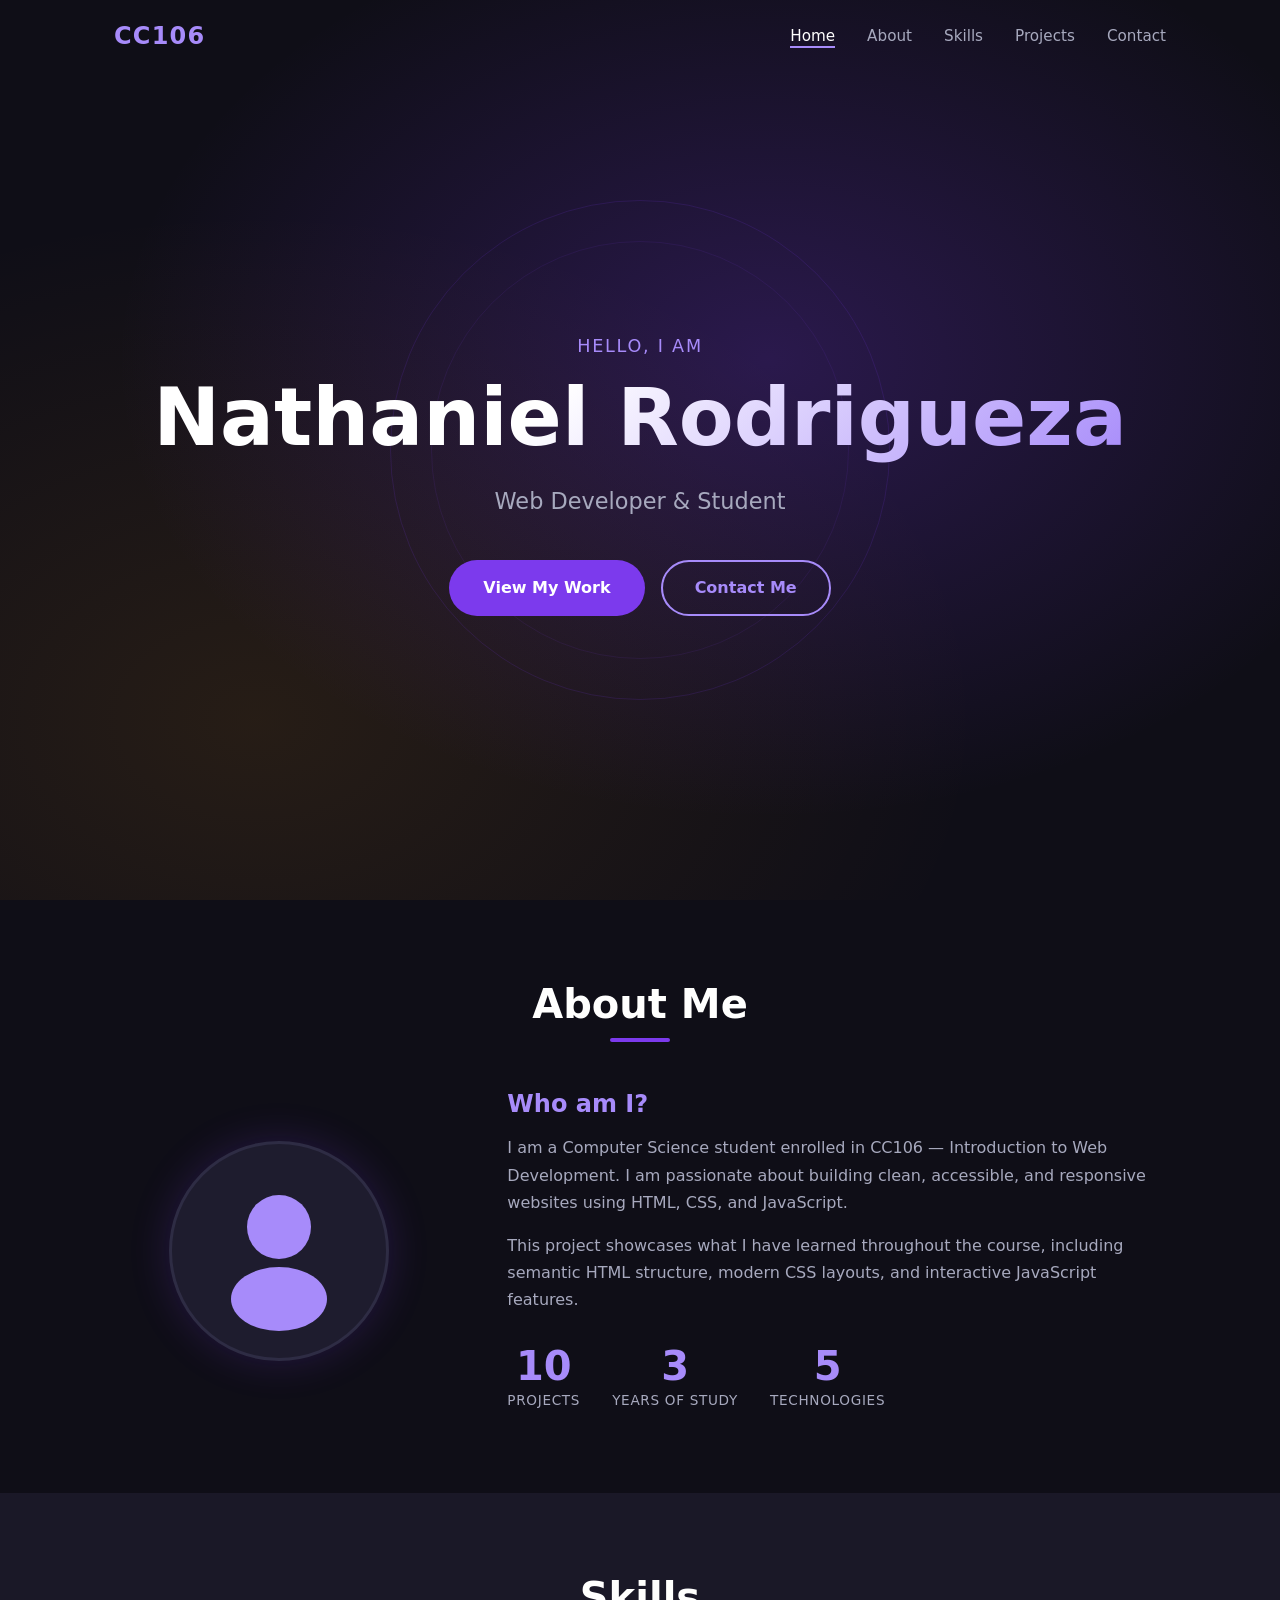
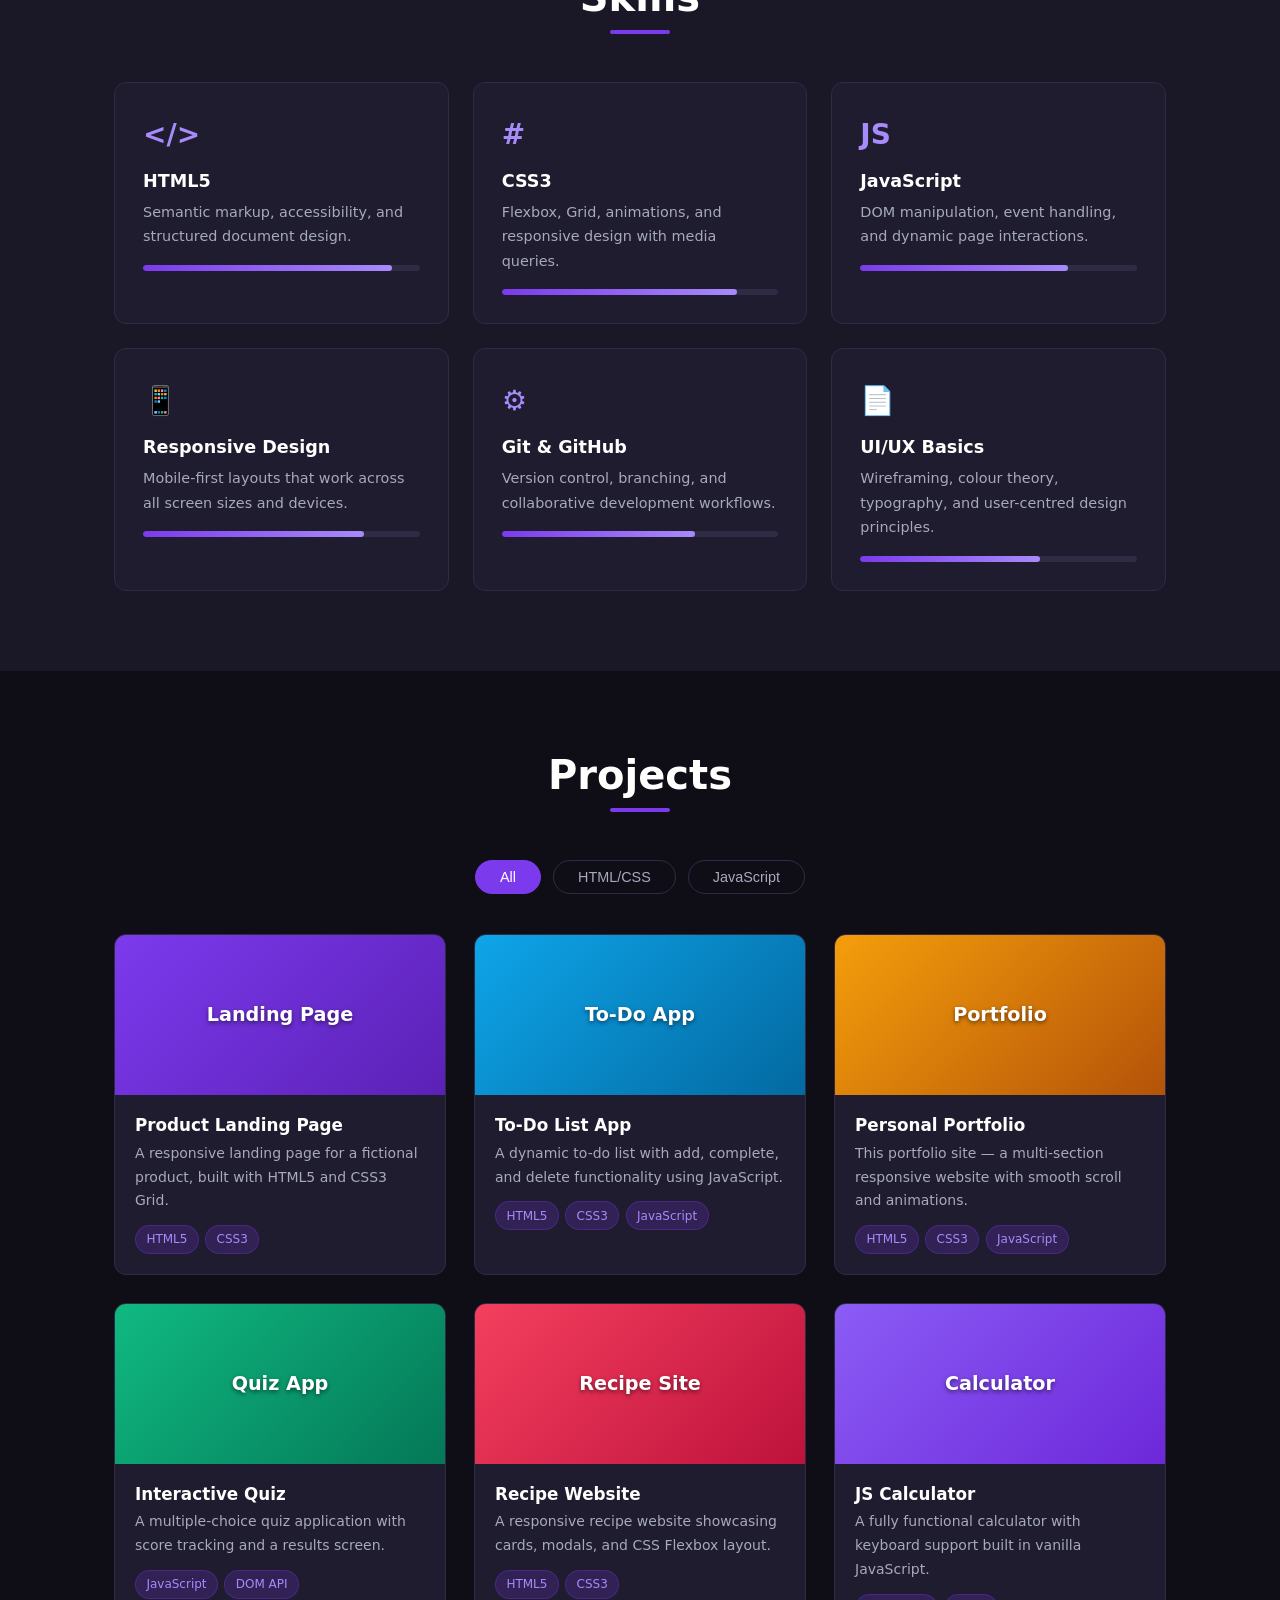
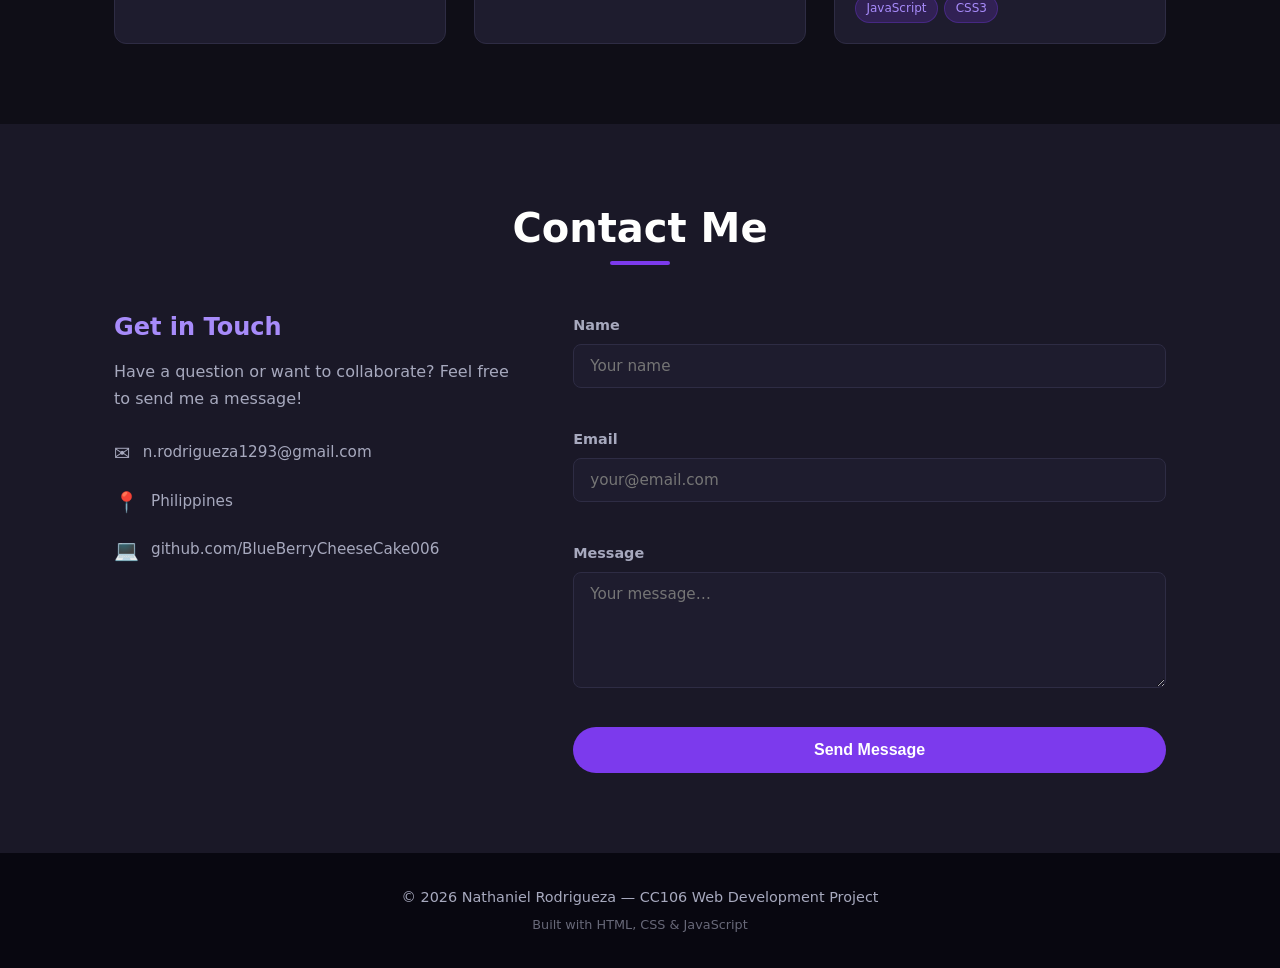
==== commit c4f6a6f9: "Add CC106 WebDev project: index.html, style.css, script.js, updated README Agent-Logs-Url: https://g" ====
--- a/index.html
+++ b/index.html
@@ -1,17 +1,295 @@
-<!doctype html>
+<!DOCTYPE html>
 <html lang="en">
-<head>
-  <meta charset="UTF-8" />
-  <meta name="viewport" content="width=device-width, initial-scale=1.0" />
-  <title>Sulong Marketing Solutions</title>
-
-  <link rel="icon" type="image/png" href="images/logo-icon.png">
-  <meta name="description" content="Sulong Marketing Solutions helps brands grow through strategic digital marketing." />
-  <link rel="stylesheet" href="css/styles.css" />
-  <link rel="stylesheet" href="https://cdnjs.cloudflare.com/ajax/libs/font-awesome/6.5.0/css/all.min.css">
-</head>
-<body>
-  <div id="app"></div>
-  <script type="module" src="js/main.js"></script>
-</body>
-</html>+  <head>
+    <meta charset="UTF-8" />
+    <meta name="viewport" content="width=device-width, initial-scale=1.0" />
+    <title>CC106 Web Project</title>
+    <link rel="stylesheet" href="style.css" />
+  </head>
+  <body>
+    <!-- Navigation -->
+    <nav class="navbar" id="navbar">
+      <div class="nav-container">
+        <a href="#home" class="nav-logo">CC106</a>
+        <button class="nav-toggle" id="navToggle" aria-label="Toggle navigation">
+          <span></span>
+          <span></span>
+          <span></span>
+        </button>
+        <ul class="nav-links" id="navLinks">
+          <li><a href="#home">Home</a></li>
+          <li><a href="#about">About</a></li>
+          <li><a href="#skills">Skills</a></li>
+          <li><a href="#projects">Projects</a></li>
+          <li><a href="#contact">Contact</a></li>
+        </ul>
+      </div>
+    </nav>
+
+    <!-- Hero Section -->
+    <section class="hero" id="home">
+      <div class="hero-content">
+        <p class="hero-greeting">Hello, I am</p>
+        <h1 class="hero-name">Nathaniel Rodrigueza</h1>
+        <p class="hero-tagline">Web Developer &amp; Student</p>
+        <div class="hero-buttons">
+          <a href="#projects" class="btn btn-primary">View My Work</a>
+          <a href="#contact" class="btn btn-outline">Contact Me</a>
+        </div>
+      </div>
+      <div class="hero-shape"></div>
+    </section>
+
+    <!-- About Section -->
+    <section class="section" id="about">
+      <div class="container">
+        <h2 class="section-title">About Me</h2>
+        <div class="about-grid">
+          <div class="about-image">
+            <div class="image-placeholder">
+              <svg viewBox="0 0 100 100" xmlns="http://www.w3.org/2000/svg" aria-hidden="true">
+                <circle cx="50" cy="35" r="20" fill="#a78bfa"/>
+                <ellipse cx="50" cy="80" rx="30" ry="20" fill="#a78bfa"/>
+              </svg>
+            </div>
+          </div>
+          <div class="about-text">
+            <h3>Who am I?</h3>
+            <p>
+              I am a Computer Science student enrolled in CC106 — Introduction to Web
+              Development. I am passionate about building clean, accessible, and responsive
+              websites using HTML, CSS, and JavaScript.
+            </p>
+            <p>
+              This project showcases what I have learned throughout the course, including
+              semantic HTML structure, modern CSS layouts, and interactive JavaScript features.
+            </p>
+            <div class="about-stats">
+              <div class="stat">
+                <span class="stat-number" data-target="10">0</span>
+                <span class="stat-label">Projects</span>
+              </div>
+              <div class="stat">
+                <span class="stat-number" data-target="3">0</span>
+                <span class="stat-label">Years of Study</span>
+              </div>
+              <div class="stat">
+                <span class="stat-number" data-target="5">0</span>
+                <span class="stat-label">Technologies</span>
+              </div>
+            </div>
+          </div>
+        </div>
+      </div>
+    </section>
+
+    <!-- Skills Section -->
+    <section class="section section-alt" id="skills">
+      <div class="container">
+        <h2 class="section-title">Skills</h2>
+        <div class="skills-grid">
+          <div class="skill-card">
+            <div class="skill-icon">&#60;/&#62;</div>
+            <h3>HTML5</h3>
+            <p>Semantic markup, accessibility, and structured document design.</p>
+            <div class="skill-bar">
+              <div class="skill-fill" data-width="90"></div>
+            </div>
+          </div>
+          <div class="skill-card">
+            <div class="skill-icon">&#35;</div>
+            <h3>CSS3</h3>
+            <p>Flexbox, Grid, animations, and responsive design with media queries.</p>
+            <div class="skill-bar">
+              <div class="skill-fill" data-width="85"></div>
+            </div>
+          </div>
+          <div class="skill-card">
+            <div class="skill-icon">JS</div>
+            <h3>JavaScript</h3>
+            <p>DOM manipulation, event handling, and dynamic page interactions.</p>
+            <div class="skill-bar">
+              <div class="skill-fill" data-width="75"></div>
+            </div>
+          </div>
+          <div class="skill-card">
+            <div class="skill-icon">&#128241;</div>
+            <h3>Responsive Design</h3>
+            <p>Mobile-first layouts that work across all screen sizes and devices.</p>
+            <div class="skill-bar">
+              <div class="skill-fill" data-width="80"></div>
+            </div>
+          </div>
+          <div class="skill-card">
+            <div class="skill-icon">&#9881;</div>
+            <h3>Git &amp; GitHub</h3>
+            <p>Version control, branching, and collaborative development workflows.</p>
+            <div class="skill-bar">
+              <div class="skill-fill" data-width="70"></div>
+            </div>
+          </div>
+          <div class="skill-card">
+            <div class="skill-icon">&#128196;</div>
+            <h3>UI/UX Basics</h3>
+            <p>Wireframing, colour theory, typography, and user-centred design principles.</p>
+            <div class="skill-bar">
+              <div class="skill-fill" data-width="65"></div>
+            </div>
+          </div>
+        </div>
+      </div>
+    </section>
+
+    <!-- Projects Section -->
+    <section class="section" id="projects">
+      <div class="container">
+        <h2 class="section-title">Projects</h2>
+        <div class="filter-buttons">
+          <button class="filter-btn active" data-filter="all">All</button>
+          <button class="filter-btn" data-filter="html">HTML/CSS</button>
+          <button class="filter-btn" data-filter="js">JavaScript</button>
+        </div>
+        <div class="projects-grid" id="projectsGrid">
+          <div class="project-card" data-category="html">
+            <div class="project-thumb project-thumb-1">
+              <span>Landing Page</span>
+            </div>
+            <div class="project-info">
+              <h3>Product Landing Page</h3>
+              <p>A responsive landing page for a fictional product, built with HTML5 and CSS3 Grid.</p>
+              <div class="project-tags">
+                <span class="tag">HTML5</span>
+                <span class="tag">CSS3</span>
+              </div>
+            </div>
+          </div>
+          <div class="project-card" data-category="js">
+            <div class="project-thumb project-thumb-2">
+              <span>To-Do App</span>
+            </div>
+            <div class="project-info">
+              <h3>To-Do List App</h3>
+              <p>A dynamic to-do list with add, complete, and delete functionality using JavaScript.</p>
+              <div class="project-tags">
+                <span class="tag">HTML5</span>
+                <span class="tag">CSS3</span>
+                <span class="tag">JavaScript</span>
+              </div>
+            </div>
+          </div>
+          <div class="project-card" data-category="html">
+            <div class="project-thumb project-thumb-3">
+              <span>Portfolio</span>
+            </div>
+            <div class="project-info">
+              <h3>Personal Portfolio</h3>
+              <p>This portfolio site — a multi-section responsive website with smooth scroll and animations.</p>
+              <div class="project-tags">
+                <span class="tag">HTML5</span>
+                <span class="tag">CSS3</span>
+                <span class="tag">JavaScript</span>
+              </div>
+            </div>
+          </div>
+          <div class="project-card" data-category="js">
+            <div class="project-thumb project-thumb-4">
+              <span>Quiz App</span>
+            </div>
+            <div class="project-info">
+              <h3>Interactive Quiz</h3>
+              <p>A multiple-choice quiz application with score tracking and a results screen.</p>
+              <div class="project-tags">
+                <span class="tag">JavaScript</span>
+                <span class="tag">DOM API</span>
+              </div>
+            </div>
+          </div>
+          <div class="project-card" data-category="html">
+            <div class="project-thumb project-thumb-5">
+              <span>Recipe Site</span>
+            </div>
+            <div class="project-info">
+              <h3>Recipe Website</h3>
+              <p>A responsive recipe website showcasing cards, modals, and CSS Flexbox layout.</p>
+              <div class="project-tags">
+                <span class="tag">HTML5</span>
+                <span class="tag">CSS3</span>
+              </div>
+            </div>
+          </div>
+          <div class="project-card" data-category="js">
+            <div class="project-thumb project-thumb-6">
+              <span>Calculator</span>
+            </div>
+            <div class="project-info">
+              <h3>JS Calculator</h3>
+              <p>A fully functional calculator with keyboard support built in vanilla JavaScript.</p>
+              <div class="project-tags">
+                <span class="tag">JavaScript</span>
+                <span class="tag">CSS3</span>
+              </div>
+            </div>
+          </div>
+        </div>
+      </div>
+    </section>
+
+    <!-- Contact Section -->
+    <section class="section section-alt" id="contact">
+      <div class="container">
+        <h2 class="section-title">Contact Me</h2>
+        <div class="contact-grid">
+          <div class="contact-info">
+            <h3>Get in Touch</h3>
+            <p>Have a question or want to collaborate? Feel free to send me a message!</p>
+            <ul class="contact-list">
+              <li>
+                <span class="contact-icon">&#9993;</span>
+                <span>n.rodrigueza1293@gmail.com</span>
+              </li>
+              <li>
+                <span class="contact-icon">&#128205;</span>
+                <span>Philippines</span>
+              </li>
+              <li>
+                <span class="contact-icon">&#128187;</span>
+                <span>github.com/BlueBerryCheeseCake006</span>
+              </li>
+            </ul>
+          </div>
+          <form class="contact-form" id="contactForm" novalidate>
+            <div class="form-group">
+              <label for="name">Name</label>
+              <input type="text" id="name" name="name" placeholder="Your name" required />
+              <span class="form-error" id="nameError"></span>
+            </div>
+            <div class="form-group">
+              <label for="email">Email</label>
+              <input type="email" id="email" name="email" placeholder="your@email.com" required />
+              <span class="form-error" id="emailError"></span>
+            </div>
+            <div class="form-group">
+              <label for="message">Message</label>
+              <textarea id="message" name="message" rows="5" placeholder="Your message…" required></textarea>
+              <span class="form-error" id="messageError"></span>
+            </div>
+            <button type="submit" class="btn btn-primary btn-full">Send Message</button>
+            <div class="form-success" id="formSuccess" hidden>
+              ✅ Thank you! Your message has been received.
+            </div>
+          </form>
+        </div>
+      </div>
+    </section>
+
+    <!-- Footer -->
+    <footer class="footer">
+      <div class="container">
+        <p>&copy; 2026 Nathaniel Rodrigueza &mdash; CC106 Web Development Project</p>
+        <p class="footer-sub">Built with HTML, CSS &amp; JavaScript</p>
+      </div>
+    </footer>
+
+    <script src="script.js"></script>
+  </body>
+</html>
--- a/style.css
+++ b/style.css
@@ -0,0 +1,709 @@
+/* ===== CSS Reset & Variables ===== */
+*, *::before, *::after {
+  box-sizing: border-box;
+  margin: 0;
+  padding: 0;
+}
+
+:root {
+  --primary:    #7c3aed;
+  --primary-lt: #a78bfa;
+  --accent:     #f59e0b;
+  --bg:         #0f0e17;
+  --bg-alt:     #1a1827;
+  --card:       #1e1c2e;
+  --text:       #fffffe;
+  --text-muted: #a7a9be;
+  --border:     #2e2c44;
+  --radius:     12px;
+  --shadow:     0 4px 24px rgba(0, 0, 0, 0.4);
+  --transition: 0.3s ease;
+}
+
+html {
+  scroll-behavior: smooth;
+  font-size: 16px;
+}
+
+body {
+  font-family: 'Segoe UI', system-ui, -apple-system, sans-serif;
+  background-color: var(--bg);
+  color: var(--text);
+  line-height: 1.7;
+}
+
+/* ===== Typography ===== */
+h1, h2, h3 {
+  line-height: 1.2;
+  font-weight: 700;
+}
+
+a {
+  color: var(--primary-lt);
+  text-decoration: none;
+  transition: color var(--transition);
+}
+
+a:hover {
+  color: var(--accent);
+}
+
+/* ===== Utility ===== */
+.container {
+  max-width: 1100px;
+  margin: 0 auto;
+  padding: 0 1.5rem;
+}
+
+.section {
+  padding: 5rem 0;
+}
+
+.section-alt {
+  background-color: var(--bg-alt);
+}
+
+.section-title {
+  font-size: clamp(1.75rem, 4vw, 2.5rem);
+  text-align: center;
+  margin-bottom: 3rem;
+  position: relative;
+}
+
+.section-title::after {
+  content: '';
+  display: block;
+  width: 60px;
+  height: 4px;
+  background: var(--primary);
+  border-radius: 2px;
+  margin: 0.6rem auto 0;
+}
+
+/* ===== Buttons ===== */
+.btn {
+  display: inline-block;
+  padding: 0.75rem 2rem;
+  border-radius: 50px;
+  font-size: 1rem;
+  font-weight: 600;
+  cursor: pointer;
+  transition: transform var(--transition), box-shadow var(--transition), background var(--transition);
+  border: 2px solid transparent;
+}
+
+.btn:hover {
+  transform: translateY(-2px);
+  box-shadow: 0 8px 20px rgba(124, 58, 237, 0.4);
+}
+
+.btn-primary {
+  background: var(--primary);
+  color: #fff;
+}
+
+.btn-primary:hover {
+  background: #6d28d9;
+  color: #fff;
+}
+
+.btn-outline {
+  border-color: var(--primary-lt);
+  color: var(--primary-lt);
+  background: transparent;
+}
+
+.btn-outline:hover {
+  background: var(--primary);
+  color: #fff;
+  border-color: var(--primary);
+}
+
+.btn-full {
+  width: 100%;
+  text-align: center;
+}
+
+/* ===== Navbar ===== */
+.navbar {
+  position: fixed;
+  top: 0;
+  left: 0;
+  right: 0;
+  z-index: 1000;
+  padding: 1rem 0;
+  background: transparent;
+  transition: background var(--transition), box-shadow var(--transition);
+}
+
+.navbar.scrolled {
+  background: rgba(15, 14, 23, 0.95);
+  backdrop-filter: blur(12px);
+  box-shadow: var(--shadow);
+}
+
+.nav-container {
+  max-width: 1100px;
+  margin: 0 auto;
+  padding: 0 1.5rem;
+  display: flex;
+  align-items: center;
+  justify-content: space-between;
+}
+
+.nav-logo {
+  font-size: 1.5rem;
+  font-weight: 800;
+  color: var(--primary-lt);
+  letter-spacing: 0.05em;
+}
+
+.nav-logo:hover {
+  color: var(--accent);
+}
+
+.nav-links {
+  list-style: none;
+  display: flex;
+  gap: 2rem;
+}
+
+.nav-links a {
+  color: var(--text-muted);
+  font-weight: 500;
+  font-size: 0.95rem;
+  position: relative;
+}
+
+.nav-links a::after {
+  content: '';
+  position: absolute;
+  bottom: -3px;
+  left: 0;
+  width: 0;
+  height: 2px;
+  background: var(--primary-lt);
+  transition: width var(--transition);
+}
+
+.nav-links a:hover,
+.nav-links a.active {
+  color: var(--text);
+}
+
+.nav-links a:hover::after,
+.nav-links a.active::after {
+  width: 100%;
+}
+
+.nav-toggle {
+  display: none;
+  flex-direction: column;
+  gap: 5px;
+  background: none;
+  border: none;
+  cursor: pointer;
+  padding: 4px;
+}
+
+.nav-toggle span {
+  display: block;
+  width: 26px;
+  height: 2px;
+  background: var(--text);
+  border-radius: 2px;
+  transition: transform var(--transition), opacity var(--transition);
+}
+
+/* ===== Hero ===== */
+.hero {
+  min-height: 100vh;
+  display: flex;
+  align-items: center;
+  justify-content: center;
+  text-align: center;
+  position: relative;
+  overflow: hidden;
+  background: radial-gradient(ellipse at 60% 40%, rgba(124, 58, 237, 0.25) 0%, transparent 60%),
+              radial-gradient(ellipse at 20% 80%, rgba(245, 158, 11, 0.1) 0%, transparent 50%),
+              var(--bg);
+  padding: 6rem 1.5rem 3rem;
+}
+
+.hero-content {
+  position: relative;
+  z-index: 1;
+}
+
+.hero-greeting {
+  font-size: 1.1rem;
+  color: var(--primary-lt);
+  letter-spacing: 0.1em;
+  text-transform: uppercase;
+  margin-bottom: 0.5rem;
+  opacity: 0;
+  animation: fadeUp 0.8s ease 0.2s forwards;
+}
+
+.hero-name {
+  font-size: clamp(2.5rem, 8vw, 5rem);
+  background: linear-gradient(135deg, #fff 40%, var(--primary-lt));
+  -webkit-background-clip: text;
+  -webkit-text-fill-color: transparent;
+  background-clip: text;
+  margin-bottom: 1rem;
+  opacity: 0;
+  animation: fadeUp 0.8s ease 0.4s forwards;
+}
+
+.hero-tagline {
+  font-size: clamp(1rem, 3vw, 1.4rem);
+  color: var(--text-muted);
+  margin-bottom: 2.5rem;
+  opacity: 0;
+  animation: fadeUp 0.8s ease 0.6s forwards;
+}
+
+.hero-buttons {
+  display: flex;
+  gap: 1rem;
+  justify-content: center;
+  flex-wrap: wrap;
+  opacity: 0;
+  animation: fadeUp 0.8s ease 0.8s forwards;
+}
+
+.hero-shape {
+  position: absolute;
+  width: 500px;
+  height: 500px;
+  border-radius: 50%;
+  border: 1px solid rgba(124, 58, 237, 0.15);
+  top: 50%;
+  left: 50%;
+  transform: translate(-50%, -50%);
+  animation: pulse 4s ease-in-out infinite;
+  pointer-events: none;
+}
+
+.hero-shape::before {
+  content: '';
+  position: absolute;
+  inset: 40px;
+  border-radius: 50%;
+  border: 1px solid rgba(124, 58, 237, 0.1);
+  animation: pulse 4s ease-in-out 1s infinite;
+}
+
+/* ===== About ===== */
+.about-grid {
+  display: grid;
+  grid-template-columns: 1fr 2fr;
+  gap: 4rem;
+  align-items: center;
+}
+
+.about-image {
+  display: flex;
+  justify-content: center;
+}
+
+.image-placeholder {
+  width: 220px;
+  height: 220px;
+  border-radius: 50%;
+  background: var(--card);
+  border: 3px solid var(--border);
+  display: flex;
+  align-items: center;
+  justify-content: center;
+  overflow: hidden;
+  box-shadow: 0 0 40px rgba(124, 58, 237, 0.2);
+}
+
+.image-placeholder svg {
+  width: 160px;
+  height: 160px;
+}
+
+.about-text h3 {
+  font-size: 1.5rem;
+  margin-bottom: 1rem;
+  color: var(--primary-lt);
+}
+
+.about-text p {
+  color: var(--text-muted);
+  margin-bottom: 1rem;
+}
+
+.about-stats {
+  display: flex;
+  gap: 2rem;
+  margin-top: 2rem;
+  flex-wrap: wrap;
+}
+
+.stat {
+  text-align: center;
+}
+
+.stat-number {
+  display: block;
+  font-size: 2.5rem;
+  font-weight: 800;
+  color: var(--primary-lt);
+  line-height: 1;
+}
+
+.stat-label {
+  font-size: 0.85rem;
+  color: var(--text-muted);
+  text-transform: uppercase;
+  letter-spacing: 0.05em;
+}
+
+/* ===== Skills ===== */
+.skills-grid {
+  display: grid;
+  grid-template-columns: repeat(auto-fit, minmax(280px, 1fr));
+  gap: 1.5rem;
+}
+
+.skill-card {
+  background: var(--card);
+  border: 1px solid var(--border);
+  border-radius: var(--radius);
+  padding: 1.75rem;
+  transition: transform var(--transition), box-shadow var(--transition), border-color var(--transition);
+}
+
+.skill-card:hover {
+  transform: translateY(-4px);
+  box-shadow: var(--shadow);
+  border-color: var(--primary);
+}
+
+.skill-icon {
+  font-size: 1.75rem;
+  margin-bottom: 0.75rem;
+  color: var(--primary-lt);
+  font-weight: 700;
+}
+
+.skill-card h3 {
+  font-size: 1.1rem;
+  margin-bottom: 0.5rem;
+}
+
+.skill-card p {
+  font-size: 0.9rem;
+  color: var(--text-muted);
+  margin-bottom: 1rem;
+}
+
+.skill-bar {
+  height: 6px;
+  background: var(--border);
+  border-radius: 3px;
+  overflow: hidden;
+}
+
+.skill-fill {
+  height: 100%;
+  background: linear-gradient(90deg, var(--primary), var(--primary-lt));
+  border-radius: 3px;
+  width: 0;
+  transition: width 1.2s cubic-bezier(0.4, 0, 0.2, 1);
+}
+
+/* ===== Projects ===== */
+.filter-buttons {
+  display: flex;
+  gap: 0.75rem;
+  justify-content: center;
+  flex-wrap: wrap;
+  margin-bottom: 2.5rem;
+}
+
+.filter-btn {
+  padding: 0.5rem 1.5rem;
+  border-radius: 50px;
+  border: 1px solid var(--border);
+  background: transparent;
+  color: var(--text-muted);
+  font-size: 0.9rem;
+  cursor: pointer;
+  transition: all var(--transition);
+}
+
+.filter-btn:hover,
+.filter-btn.active {
+  background: var(--primary);
+  color: #fff;
+  border-color: var(--primary);
+}
+
+.projects-grid {
+  display: grid;
+  grid-template-columns: repeat(auto-fill, minmax(300px, 1fr));
+  gap: 1.75rem;
+}
+
+.project-card {
+  background: var(--card);
+  border: 1px solid var(--border);
+  border-radius: var(--radius);
+  overflow: hidden;
+  transition: transform var(--transition), box-shadow var(--transition), opacity var(--transition);
+}
+
+.project-card:hover {
+  transform: translateY(-4px);
+  box-shadow: var(--shadow);
+}
+
+.project-card.hidden {
+  display: none;
+}
+
+.project-thumb {
+  height: 160px;
+  display: flex;
+  align-items: center;
+  justify-content: center;
+  font-size: 1.2rem;
+  font-weight: 700;
+  color: #fff;
+  text-shadow: 0 2px 4px rgba(0,0,0,0.5);
+}
+
+.project-thumb-1 { background: linear-gradient(135deg, #7c3aed, #5b21b6); }
+.project-thumb-2 { background: linear-gradient(135deg, #0ea5e9, #0369a1); }
+.project-thumb-3 { background: linear-gradient(135deg, #f59e0b, #b45309); }
+.project-thumb-4 { background: linear-gradient(135deg, #10b981, #047857); }
+.project-thumb-5 { background: linear-gradient(135deg, #f43f5e, #be123c); }
+.project-thumb-6 { background: linear-gradient(135deg, #8b5cf6, #6d28d9); }
+
+.project-info {
+  padding: 1.25rem;
+}
+
+.project-info h3 {
+  font-size: 1.05rem;
+  margin-bottom: 0.4rem;
+}
+
+.project-info p {
+  font-size: 0.875rem;
+  color: var(--text-muted);
+  margin-bottom: 0.75rem;
+}
+
+.project-tags {
+  display: flex;
+  flex-wrap: wrap;
+  gap: 0.4rem;
+}
+
+.tag {
+  font-size: 0.75rem;
+  background: rgba(124, 58, 237, 0.2);
+  color: var(--primary-lt);
+  border: 1px solid rgba(124, 58, 237, 0.3);
+  border-radius: 50px;
+  padding: 0.2rem 0.65rem;
+}
+
+/* ===== Contact ===== */
+.contact-grid {
+  display: grid;
+  grid-template-columns: 1fr 1.5fr;
+  gap: 4rem;
+  align-items: start;
+}
+
+.contact-info h3 {
+  font-size: 1.5rem;
+  margin-bottom: 1rem;
+  color: var(--primary-lt);
+}
+
+.contact-info p {
+  color: var(--text-muted);
+  margin-bottom: 1.5rem;
+}
+
+.contact-list {
+  list-style: none;
+  display: flex;
+  flex-direction: column;
+  gap: 0.9rem;
+}
+
+.contact-list li {
+  display: flex;
+  align-items: center;
+  gap: 0.75rem;
+  color: var(--text-muted);
+  font-size: 0.95rem;
+}
+
+.contact-icon {
+  font-size: 1.25rem;
+  flex-shrink: 0;
+}
+
+/* Form */
+.contact-form {
+  display: flex;
+  flex-direction: column;
+  gap: 1.25rem;
+}
+
+.form-group {
+  display: flex;
+  flex-direction: column;
+  gap: 0.4rem;
+}
+
+.form-group label {
+  font-size: 0.9rem;
+  font-weight: 600;
+  color: var(--text-muted);
+}
+
+.form-group input,
+.form-group textarea {
+  background: var(--card);
+  border: 1px solid var(--border);
+  border-radius: 8px;
+  padding: 0.75rem 1rem;
+  color: var(--text);
+  font-size: 0.95rem;
+  font-family: inherit;
+  transition: border-color var(--transition), box-shadow var(--transition);
+  resize: vertical;
+}
+
+.form-group input:focus,
+.form-group textarea:focus {
+  outline: none;
+  border-color: var(--primary-lt);
+  box-shadow: 0 0 0 3px rgba(124, 58, 237, 0.2);
+}
+
+.form-group input.invalid,
+.form-group textarea.invalid {
+  border-color: #f43f5e;
+}
+
+.form-error {
+  font-size: 0.8rem;
+  color: #f43f5e;
+  min-height: 1em;
+}
+
+.form-success {
+  padding: 0.75rem 1rem;
+  background: rgba(16, 185, 129, 0.15);
+  border: 1px solid rgba(16, 185, 129, 0.4);
+  border-radius: 8px;
+  color: #34d399;
+  font-size: 0.95rem;
+  text-align: center;
+}
+
+/* ===== Footer ===== */
+.footer {
+  background: #080710;
+  padding: 2rem 0;
+  text-align: center;
+  color: var(--text-muted);
+  font-size: 0.9rem;
+}
+
+.footer-sub {
+  font-size: 0.8rem;
+  margin-top: 0.25rem;
+  opacity: 0.6;
+}
+
+/* ===== Animations ===== */
+@keyframes fadeUp {
+  from { opacity: 0; transform: translateY(24px); }
+  to   { opacity: 1; transform: translateY(0); }
+}
+
+@keyframes pulse {
+  0%, 100% { transform: translate(-50%, -50%) scale(1);   opacity: 0.5; }
+  50%       { transform: translate(-50%, -50%) scale(1.05); opacity: 1;   }
+}
+
+.fade-in {
+  opacity: 0;
+  transform: translateY(20px);
+  transition: opacity 0.7s ease, transform 0.7s ease;
+}
+
+.fade-in.visible {
+  opacity: 1;
+  transform: translateY(0);
+}
+
+/* ===== Responsive ===== */
+@media (max-width: 768px) {
+  .nav-toggle {
+    display: flex;
+  }
+
+  .nav-links {
+    display: none;
+    flex-direction: column;
+    position: absolute;
+    top: 100%;
+    left: 0;
+    right: 0;
+    background: rgba(15, 14, 23, 0.98);
+    padding: 1.5rem;
+    gap: 1.25rem;
+    border-top: 1px solid var(--border);
+  }
+
+  .nav-links.open {
+    display: flex;
+  }
+
+  .about-grid,
+  .contact-grid {
+    grid-template-columns: 1fr;
+    gap: 2.5rem;
+  }
+
+  .about-image {
+    order: -1;
+  }
+
+  .about-stats {
+    justify-content: center;
+  }
+
+  .hero-buttons {
+    flex-direction: column;
+    align-items: center;
+  }
+}
+
+@media (max-width: 480px) {
+  .section {
+    padding: 3.5rem 0;
+  }
+
+  .skills-grid {
+    grid-template-columns: 1fr;
+  }
+
+  .projects-grid {
+    grid-template-columns: 1fr;
+  }
+}
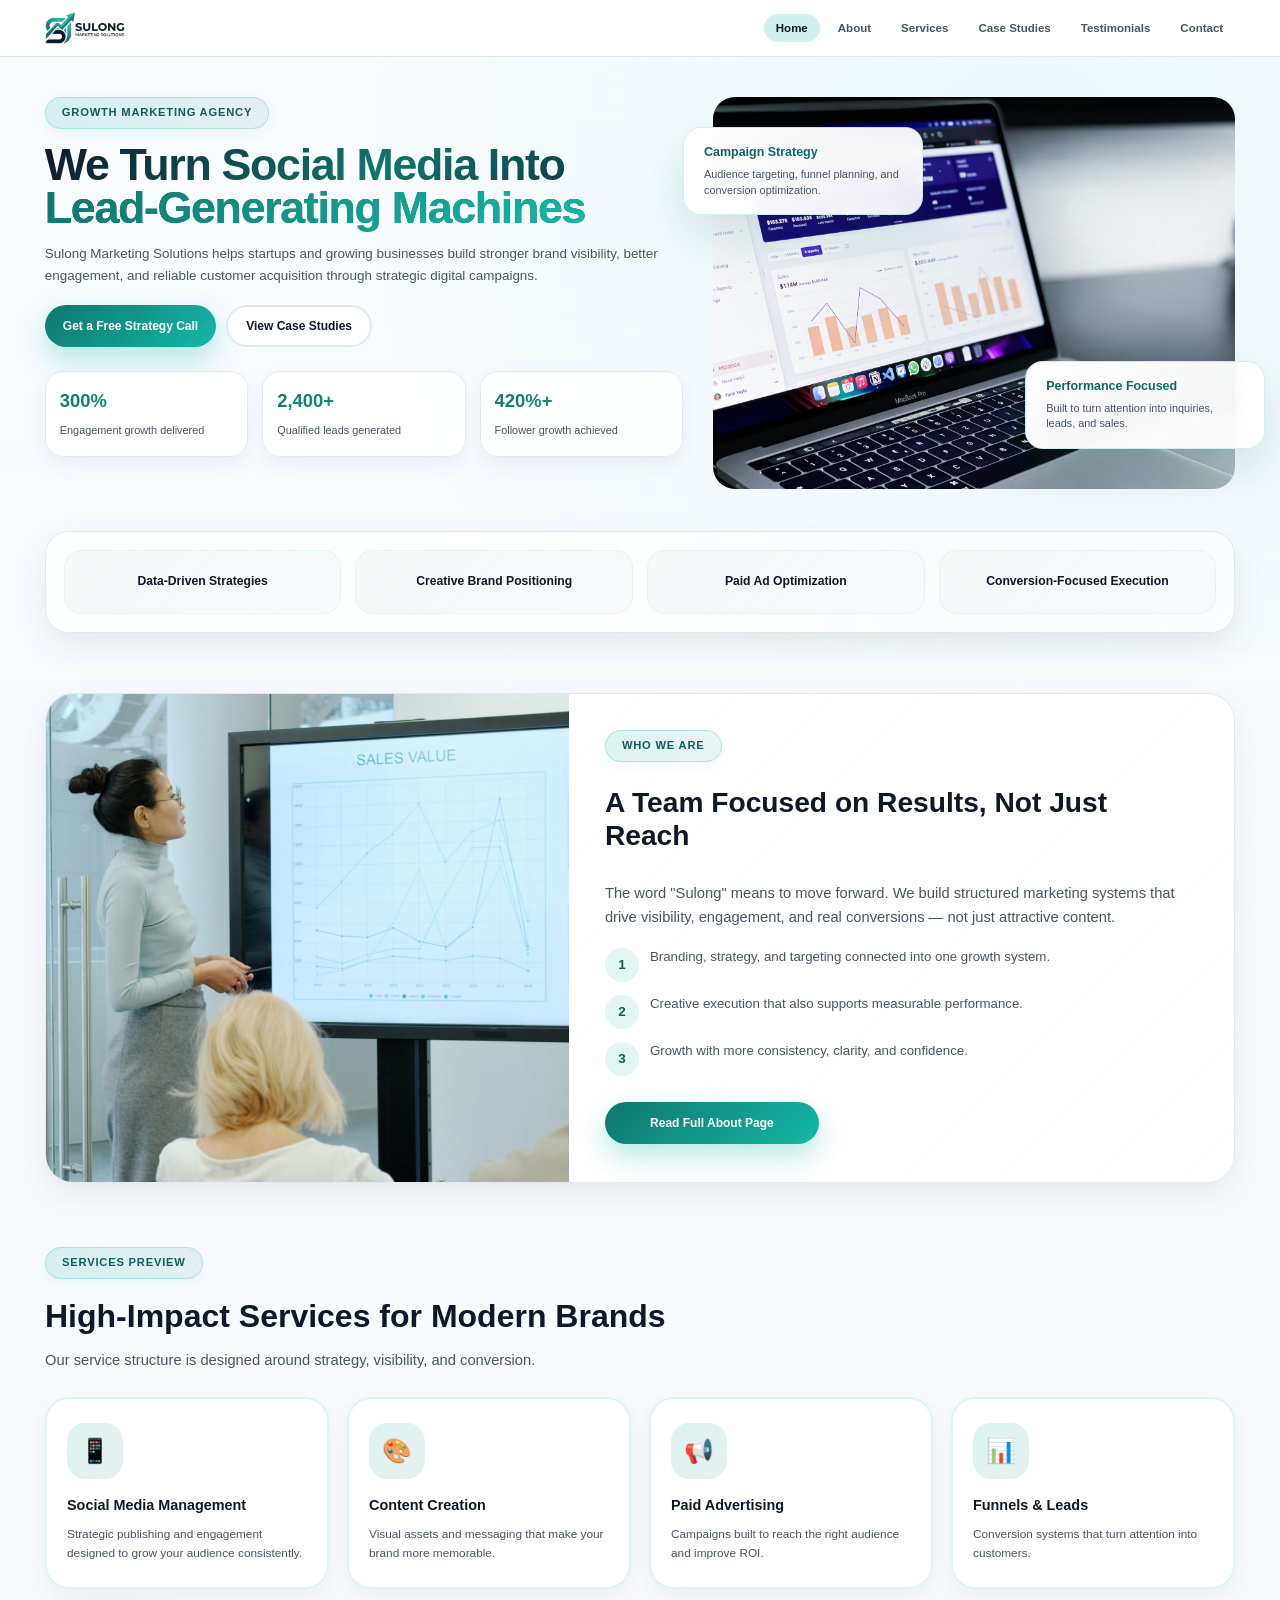
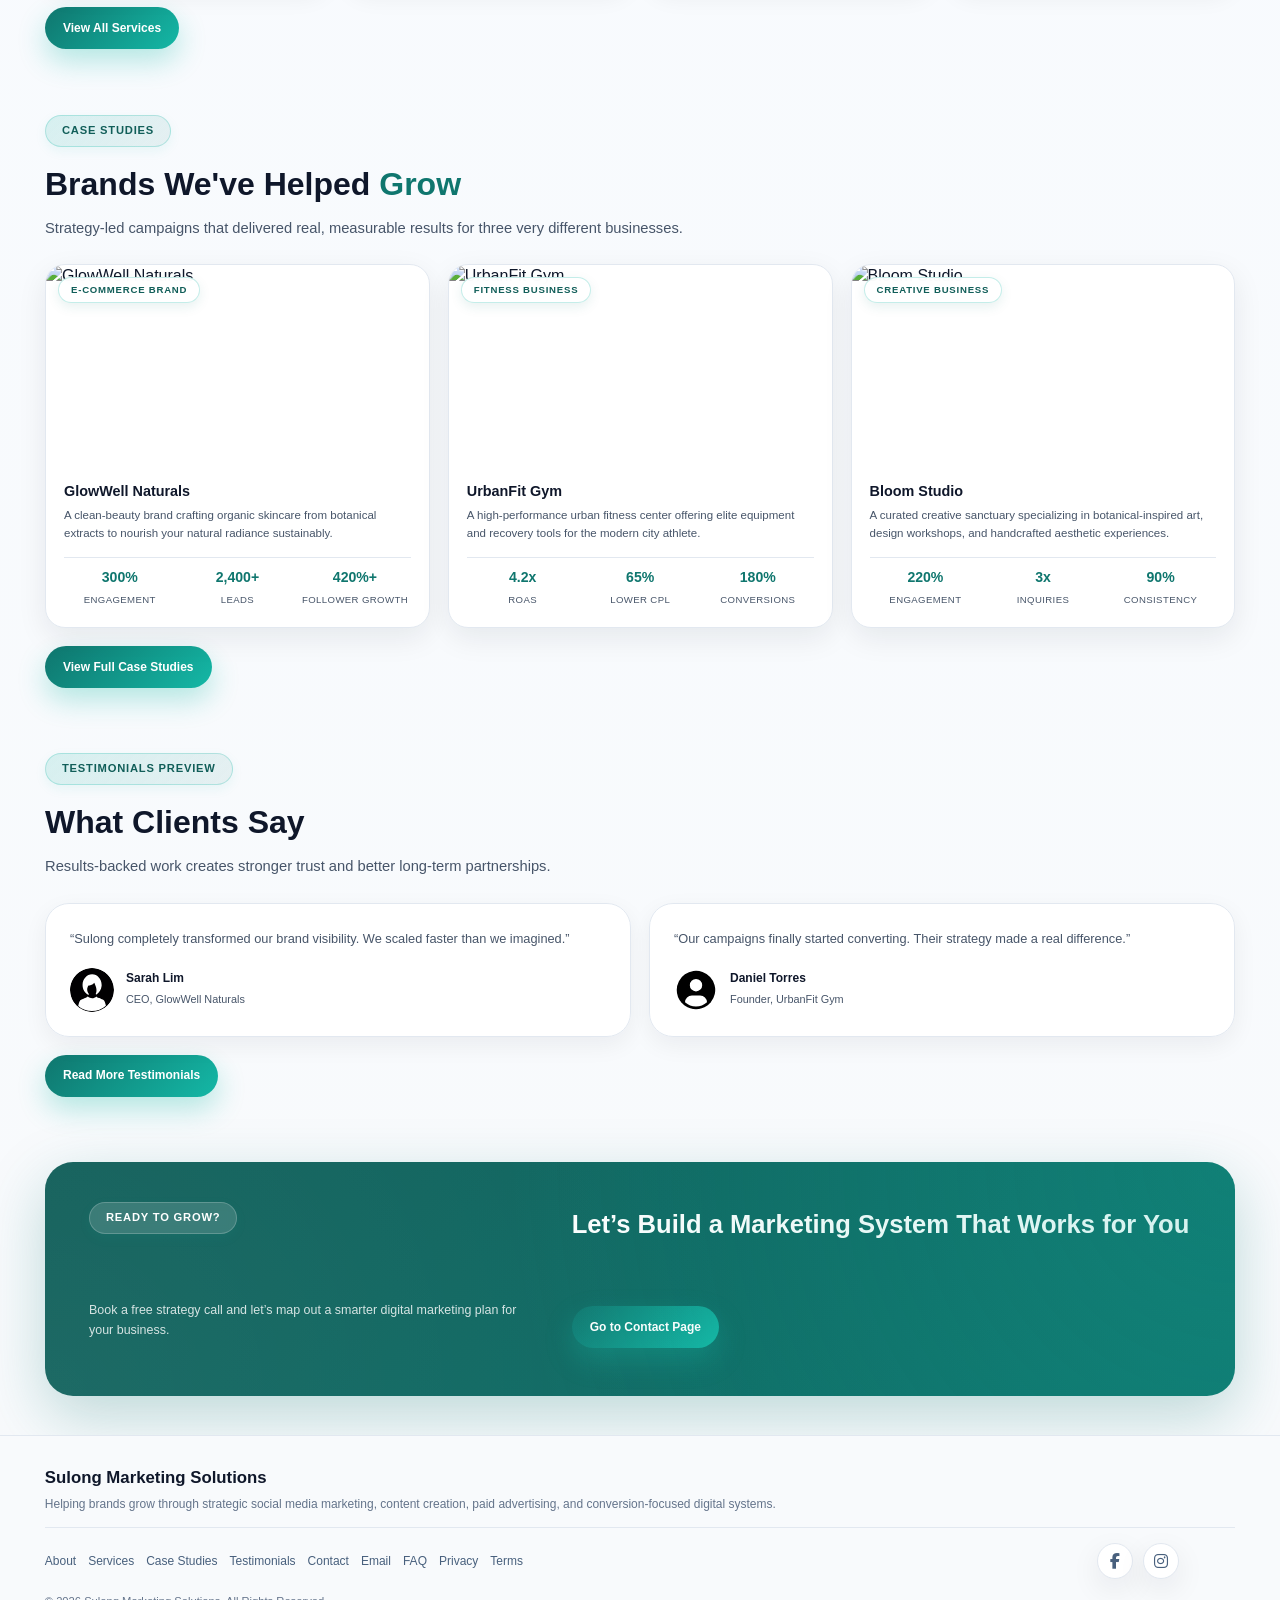
==== commit 651a3297: "Add files via upload" ====
--- a/index.html
+++ b/index.html
@@ -1,295 +1,20 @@
-<!DOCTYPE html>
+<!doctype html>
 <html lang="en">
-  <head>
-    <meta charset="UTF-8" />
-    <meta name="viewport" content="width=device-width, initial-scale=1.0" />
-    <title>CC106 Web Project</title>
-    <link rel="stylesheet" href="style.css" />
-  </head>
-  <body>
-    <!-- Navigation -->
-    <nav class="navbar" id="navbar">
-      <div class="nav-container">
-        <a href="#home" class="nav-logo">CC106</a>
-        <button class="nav-toggle" id="navToggle" aria-label="Toggle navigation">
-          <span></span>
-          <span></span>
-          <span></span>
-        </button>
-        <ul class="nav-links" id="navLinks">
-          <li><a href="#home">Home</a></li>
-          <li><a href="#about">About</a></li>
-          <li><a href="#skills">Skills</a></li>
-          <li><a href="#projects">Projects</a></li>
-          <li><a href="#contact">Contact</a></li>
-        </ul>
-      </div>
-    </nav>
+<head>
+  <meta charset="UTF-8" />
+  <meta name="viewport" content="width=device-width, initial-scale=1.0" />
+  <title>Sulong Marketing Solutions</title>
 
-    <!-- Hero Section -->
-    <section class="hero" id="home">
-      <div class="hero-content">
-        <p class="hero-greeting">Hello, I am</p>
-        <h1 class="hero-name">Nathaniel Rodrigueza</h1>
-        <p class="hero-tagline">Web Developer &amp; Student</p>
-        <div class="hero-buttons">
-          <a href="#projects" class="btn btn-primary">View My Work</a>
-          <a href="#contact" class="btn btn-outline">Contact Me</a>
-        </div>
-      </div>
-      <div class="hero-shape"></div>
-    </section>
-
-    <!-- About Section -->
-    <section class="section" id="about">
-      <div class="container">
-        <h2 class="section-title">About Me</h2>
-        <div class="about-grid">
-          <div class="about-image">
-            <div class="image-placeholder">
-              <svg viewBox="0 0 100 100" xmlns="http://www.w3.org/2000/svg" aria-hidden="true">
-                <circle cx="50" cy="35" r="20" fill="#a78bfa"/>
-                <ellipse cx="50" cy="80" rx="30" ry="20" fill="#a78bfa"/>
-              </svg>
-            </div>
-          </div>
-          <div class="about-text">
-            <h3>Who am I?</h3>
-            <p>
-              I am a Computer Science student enrolled in CC106 — Introduction to Web
-              Development. I am passionate about building clean, accessible, and responsive
-              websites using HTML, CSS, and JavaScript.
-            </p>
-            <p>
-              This project showcases what I have learned throughout the course, including
-              semantic HTML structure, modern CSS layouts, and interactive JavaScript features.
-            </p>
-            <div class="about-stats">
-              <div class="stat">
-                <span class="stat-number" data-target="10">0</span>
-                <span class="stat-label">Projects</span>
-              </div>
-              <div class="stat">
-                <span class="stat-number" data-target="3">0</span>
-                <span class="stat-label">Years of Study</span>
-              </div>
-              <div class="stat">
-                <span class="stat-number" data-target="5">0</span>
-                <span class="stat-label">Technologies</span>
-              </div>
-            </div>
-          </div>
-        </div>
-      </div>
-    </section>
-
-    <!-- Skills Section -->
-    <section class="section section-alt" id="skills">
-      <div class="container">
-        <h2 class="section-title">Skills</h2>
-        <div class="skills-grid">
-          <div class="skill-card">
-            <div class="skill-icon">&#60;/&#62;</div>
-            <h3>HTML5</h3>
-            <p>Semantic markup, accessibility, and structured document design.</p>
-            <div class="skill-bar">
-              <div class="skill-fill" data-width="90"></div>
-            </div>
-          </div>
-          <div class="skill-card">
-            <div class="skill-icon">&#35;</div>
-            <h3>CSS3</h3>
-            <p>Flexbox, Grid, animations, and responsive design with media queries.</p>
-            <div class="skill-bar">
-              <div class="skill-fill" data-width="85"></div>
-            </div>
-          </div>
-          <div class="skill-card">
-            <div class="skill-icon">JS</div>
-            <h3>JavaScript</h3>
-            <p>DOM manipulation, event handling, and dynamic page interactions.</p>
-            <div class="skill-bar">
-              <div class="skill-fill" data-width="75"></div>
-            </div>
-          </div>
-          <div class="skill-card">
-            <div class="skill-icon">&#128241;</div>
-            <h3>Responsive Design</h3>
-            <p>Mobile-first layouts that work across all screen sizes and devices.</p>
-            <div class="skill-bar">
-              <div class="skill-fill" data-width="80"></div>
-            </div>
-          </div>
-          <div class="skill-card">
-            <div class="skill-icon">&#9881;</div>
-            <h3>Git &amp; GitHub</h3>
-            <p>Version control, branching, and collaborative development workflows.</p>
-            <div class="skill-bar">
-              <div class="skill-fill" data-width="70"></div>
-            </div>
-          </div>
-          <div class="skill-card">
-            <div class="skill-icon">&#128196;</div>
-            <h3>UI/UX Basics</h3>
-            <p>Wireframing, colour theory, typography, and user-centred design principles.</p>
-            <div class="skill-bar">
-              <div class="skill-fill" data-width="65"></div>
-            </div>
-          </div>
-        </div>
-      </div>
-    </section>
-
-    <!-- Projects Section -->
-    <section class="section" id="projects">
-      <div class="container">
-        <h2 class="section-title">Projects</h2>
-        <div class="filter-buttons">
-          <button class="filter-btn active" data-filter="all">All</button>
-          <button class="filter-btn" data-filter="html">HTML/CSS</button>
-          <button class="filter-btn" data-filter="js">JavaScript</button>
-        </div>
-        <div class="projects-grid" id="projectsGrid">
-          <div class="project-card" data-category="html">
-            <div class="project-thumb project-thumb-1">
-              <span>Landing Page</span>
-            </div>
-            <div class="project-info">
-              <h3>Product Landing Page</h3>
-              <p>A responsive landing page for a fictional product, built with HTML5 and CSS3 Grid.</p>
-              <div class="project-tags">
-                <span class="tag">HTML5</span>
-                <span class="tag">CSS3</span>
-              </div>
-            </div>
-          </div>
-          <div class="project-card" data-category="js">
-            <div class="project-thumb project-thumb-2">
-              <span>To-Do App</span>
-            </div>
-            <div class="project-info">
-              <h3>To-Do List App</h3>
-              <p>A dynamic to-do list with add, complete, and delete functionality using JavaScript.</p>
-              <div class="project-tags">
-                <span class="tag">HTML5</span>
-                <span class="tag">CSS3</span>
-                <span class="tag">JavaScript</span>
-              </div>
-            </div>
-          </div>
-          <div class="project-card" data-category="html">
-            <div class="project-thumb project-thumb-3">
-              <span>Portfolio</span>
-            </div>
-            <div class="project-info">
-              <h3>Personal Portfolio</h3>
-              <p>This portfolio site — a multi-section responsive website with smooth scroll and animations.</p>
-              <div class="project-tags">
-                <span class="tag">HTML5</span>
-                <span class="tag">CSS3</span>
-                <span class="tag">JavaScript</span>
-              </div>
-            </div>
-          </div>
-          <div class="project-card" data-category="js">
-            <div class="project-thumb project-thumb-4">
-              <span>Quiz App</span>
-            </div>
-            <div class="project-info">
-              <h3>Interactive Quiz</h3>
-              <p>A multiple-choice quiz application with score tracking and a results screen.</p>
-              <div class="project-tags">
-                <span class="tag">JavaScript</span>
-                <span class="tag">DOM API</span>
-              </div>
-            </div>
-          </div>
-          <div class="project-card" data-category="html">
-            <div class="project-thumb project-thumb-5">
-              <span>Recipe Site</span>
-            </div>
-            <div class="project-info">
-              <h3>Recipe Website</h3>
-              <p>A responsive recipe website showcasing cards, modals, and CSS Flexbox layout.</p>
-              <div class="project-tags">
-                <span class="tag">HTML5</span>
-                <span class="tag">CSS3</span>
-              </div>
-            </div>
-          </div>
-          <div class="project-card" data-category="js">
-            <div class="project-thumb project-thumb-6">
-              <span>Calculator</span>
-            </div>
-            <div class="project-info">
-              <h3>JS Calculator</h3>
-              <p>A fully functional calculator with keyboard support built in vanilla JavaScript.</p>
-              <div class="project-tags">
-                <span class="tag">JavaScript</span>
-                <span class="tag">CSS3</span>
-              </div>
-            </div>
-          </div>
-        </div>
-      </div>
-    </section>
-
-    <!-- Contact Section -->
-    <section class="section section-alt" id="contact">
-      <div class="container">
-        <h2 class="section-title">Contact Me</h2>
-        <div class="contact-grid">
-          <div class="contact-info">
-            <h3>Get in Touch</h3>
-            <p>Have a question or want to collaborate? Feel free to send me a message!</p>
-            <ul class="contact-list">
-              <li>
-                <span class="contact-icon">&#9993;</span>
-                <span>n.rodrigueza1293@gmail.com</span>
-              </li>
-              <li>
-                <span class="contact-icon">&#128205;</span>
-                <span>Philippines</span>
-              </li>
-              <li>
-                <span class="contact-icon">&#128187;</span>
-                <span>github.com/BlueBerryCheeseCake006</span>
-              </li>
-            </ul>
-          </div>
-          <form class="contact-form" id="contactForm" novalidate>
-            <div class="form-group">
-              <label for="name">Name</label>
-              <input type="text" id="name" name="name" placeholder="Your name" required />
-              <span class="form-error" id="nameError"></span>
-            </div>
-            <div class="form-group">
-              <label for="email">Email</label>
-              <input type="email" id="email" name="email" placeholder="your@email.com" required />
-              <span class="form-error" id="emailError"></span>
-            </div>
-            <div class="form-group">
-              <label for="message">Message</label>
-              <textarea id="message" name="message" rows="5" placeholder="Your message…" required></textarea>
-              <span class="form-error" id="messageError"></span>
-            </div>
-            <button type="submit" class="btn btn-primary btn-full">Send Message</button>
-            <div class="form-success" id="formSuccess" hidden>
-              ✅ Thank you! Your message has been received.
-            </div>
-          </form>
-        </div>
-      </div>
-    </section>
-
-    <!-- Footer -->
-    <footer class="footer">
-      <div class="container">
-        <p>&copy; 2026 Nathaniel Rodrigueza &mdash; CC106 Web Development Project</p>
-        <p class="footer-sub">Built with HTML, CSS &amp; JavaScript</p>
-      </div>
-    </footer>
-
-    <script src="script.js"></script>
-  </body>
-</html>
+  <link rel="icon" type="image/png" href="images/logo-icon.png">
+  <meta name="description" content="Sulong Marketing Solutions helps brands grow through strategic digital marketing." />
+  <link rel="stylesheet" href="css/styles.css" />
+  <link rel="stylesheet" href="https://cdnjs.cloudflare.com/ajax/libs/font-awesome/6.5.0/css/all.min.css">
+</head>
+<body>
+  <div id="app"></div>
+  <script type="module" src="js/main.js"></script>
+  <script src="js/tidio-init.js"></script>
+  <script src="//code.tidio.co/pt4v3wbse7sjypvx1kqiw0dqfqdtsn85.js" async></script>
+  <script src="js/debugger.js"></script>
+</body>
+</html>
--- a/css/styles.css
+++ b/css/styles.css
@@ -0,0 +1,3197 @@
+* {
+  box-sizing: border-box;
+}
+
+:root {
+  --bg: #f8fafc;
+  --white: #ffffff;
+  --text: #0f172a;
+  --muted: #475569;
+  --line: #e2e8f0;
+  --primary: #0f766e;
+  --primary-dark: #115e59;
+  --accent: #14b8a6;
+  --shadow: 0 10px 30px rgba(15, 23, 42, 0.08);
+  --shadow-lg: 0 20px 50px rgba(15, 23, 42, 0.12);
+  --radius: 20px;
+  --container: 1240px;
+  --page-gutter: clamp(48px, 7vw, 120px);
+  --body-bg: linear-gradient(180deg, #f8fbff 0%, #f8fafc 100%);
+  --header-bg: rgba(255, 255, 255, 0.92);
+}
+
+html { scroll-behavior: smooth; }
+
+body {
+  margin: 0;
+  font-family: Arial, Helvetica, sans-serif;
+  background: var(--body-bg);
+  color: var(--text);
+  line-height: 1.4;
+  font-size: 16px;
+}
+
+img { display: block; max-width: 100%; }
+a { text-decoration: none; color: inherit; }
+
+.container {
+  width: min(var(--container), calc(100% - var(--page-gutter)));
+  margin: 0 auto;
+}
+
+.section { padding: 40px 0; }
+.section + .section { padding-top: 25px; }
+
+/* ===== TYPOGRAPHY UTILITIES ===== */
+.section-tag {
+  display: inline-flex;
+  align-self: flex-start;
+  width: fit-content;
+  padding: 7px 16px;
+  border-radius: 999px;
+  background: linear-gradient(135deg, rgba(20, 184, 166, 0.15), rgba(15, 118, 110, 0.08));
+  border: 1px solid rgba(20, 184, 166, 0.25);
+  color: var(--primary-dark);
+  font-size: 0.7rem;
+  font-weight: 800;
+  text-transform: uppercase;
+  letter-spacing: 0.07em;
+  margin-bottom: 14px;
+  transition: all 0.4s cubic-bezier(0.34, 1.56, 0.64, 1);
+  backdrop-filter: blur(4px);
+  box-shadow: 0 4px 12px rgba(20, 184, 166, 0.08);
+}
+
+.section-tag:hover {
+  background: linear-gradient(135deg, rgba(20, 184, 166, 0.22), rgba(15, 118, 110, 0.12));
+  border-color: rgba(20, 184, 166, 0.4);
+  transform: translateY(-2px);
+  box-shadow: 0 8px 20px rgba(20, 184, 166, 0.12);
+}
+
+.section-title {
+  font-size: clamp(1.4rem, 2.5vw, 2.4rem);
+  line-height: 1.1;
+  margin: 6px 0 12px 0;
+}
+
+.section-title span, .hero-title span { color: var(--primary); }
+
+.section-text {
+  color: var(--muted);
+  font-size: 0.92rem;
+  margin-bottom: 15px;
+  line-height: 1.6;
+}
+
+.btn-row {
+  display: flex;
+  flex-wrap: wrap;
+  gap: 10px;
+  margin-top: 18px;
+}
+
+.btn {
+  display: inline-flex;
+  align-items: center;
+  justify-content: center;
+  min-height: 42px;
+  padding: 0 18px;
+  border-radius: 999px;
+  font-weight: 700;
+  transition: 0.25s ease;
+  font-size: 0.75rem;
+  cursor: pointer;
+  border: none;
+}
+
+.btn-primary {
+  background: linear-gradient(135deg, var(--primary), var(--accent));
+  color: var(--white);
+  box-shadow: 0 12px 28px rgba(20, 184, 166, 0.3);
+  transition: all 0.3s cubic-bezier(0.34, 1.56, 0.64, 1);
+}
+
+.btn-primary:hover {
+  transform: translateY(-3px);
+  box-shadow: 0 18px 40px rgba(20, 184, 166, 0.4);
+}
+
+.btn-secondary {
+  background: var(--white);
+  border: 2px solid var(--line);
+  color: var(--text);
+  transition: all 0.3s cubic-bezier(0.34, 1.56, 0.64, 1);
+}
+
+.btn-secondary:hover {
+  border-color: var(--accent);
+  background: rgba(20, 184, 166, 0.06);
+  color: var(--primary);
+  transform: translateY(-3px);
+  box-shadow: 0 10px 24px rgba(20, 184, 166, 0.15);
+}
+
+.btn:hover { transform: translateY(-2px); }
+
+/* ===== SCROLL REVEAL ANIMATIONS ===== */
+.reveal-on-scroll {
+  opacity: 0;
+  transform: translate3d(0, 8px, 0);
+  transition:
+    opacity 0.34s cubic-bezier(0.25, 0.9, 0.3, 1),
+    transform 0.38s cubic-bezier(0.25, 0.9, 0.3, 1);
+  transition-delay: var(--reveal-delay, 0ms);
+  will-change: opacity, transform;
+}
+
+.reveal-on-scroll.is-visible {
+  opacity: 1;
+  transform: translate3d(0, 0, 0);
+}
+
+.reveal-on-scroll.reveal-image {
+  transform: translate3d(0, 10px, 0) scale(0.992);
+  opacity: 0;
+  transition:
+    opacity 0.38s cubic-bezier(0.25, 0.9, 0.3, 1),
+    transform 0.42s cubic-bezier(0.25, 0.9, 0.3, 1);
+}
+
+.reveal-on-scroll.reveal-image.is-visible {
+  transform: translate3d(0, 0, 0) scale(1);
+  opacity: 1;
+}
+
+@media (prefers-reduced-motion: reduce) {
+  .reveal-on-scroll {
+    opacity: 1 !important;
+    transform: none !important;
+    filter: none !important;
+    transition: none !important;
+  }
+
+  * {
+    animation-duration: 0.01ms !important;
+    animation-iteration-count: 1 !important;
+    transition-duration: 0.01ms !important;
+  }
+}
+
+/* Touch device optimizations */
+@media (hover: none) and (pointer: coarse) {
+  .service-card:hover,
+  .testimonial-card:hover,
+  .faq-item:hover,
+  .case-study-ref:hover,
+  .cs-preview-card:hover,
+  .home-about:hover,
+  .csc-card:hover,
+  .policy-card:hover,
+  .contact-social-btn:hover,
+  .metric-card:hover,
+  .trust-item:hover {
+    transform: none;
+  }
+
+  .service-card:hover::before,
+  .testimonial-card:hover::before,
+  .faq-item:hover::before,
+  .case-study-ref:hover::before,
+  .cs-preview-card:hover::before,
+  .home-about:hover::before,
+  .csc-card:hover::before,
+  .policy-card:hover::before,
+  .contact-social-btn:hover::before {
+    opacity: 0;
+  }
+}
+
+/* ===== HEADER ===== */
+.header {
+  position: sticky;
+  top: 0;
+  z-index: 1000;
+  background: var(--header-bg);
+  backdrop-filter: blur(10px);
+  border-bottom: 1px solid var(--line);
+}
+
+.header-inner {
+  width: min(var(--container), calc(100% - var(--page-gutter)));
+  margin: 0 auto;
+  height: 56px;
+  display: flex;
+  align-items: center;
+  justify-content: space-between;
+}
+
+.brand {
+  display: flex;
+  align-items: center;
+  text-decoration: none;
+  flex-shrink: 0;
+}
+
+.brand-logo {
+  height: 32px;
+  width: auto;
+  display: block;
+  object-fit: contain;
+}
+
+.nav {
+  display: flex;
+  gap: 6px;
+  align-items: center;
+  flex-wrap: wrap;
+}
+
+.nav a {
+  text-decoration: none;
+  padding: 6px 12px;
+  font-weight: 600;
+  color: var(--muted);
+  border-radius: 999px;
+  transition: all 0.2s ease;
+  font-size: 0.72rem;
+}
+
+.nav a:hover { background: rgba(20, 184, 166, 0.12); color: var(--text); }
+.nav a.active { background: rgba(20, 184, 166, 0.2); color: var(--text); }
+
+
+
+/* Mobile hamburger */
+.nav-toggle {
+  display: none;
+  background: none;
+  border: none;
+  cursor: pointer;
+  padding: 6px;
+  color: var(--text);
+  font-size: 1.3rem;
+  line-height: 1;
+}
+
+@media (max-width: 760px) {
+  .header-inner {
+    height: auto;
+    min-height: 56px;
+    padding: 10px 0;
+    flex-wrap: wrap;
+    gap: 8px;
+    align-items: center;
+  }
+
+  .nav-toggle { display: flex; align-items: center; justify-content: center; }
+
+  .nav {
+    display: none;
+    width: 100%;
+    flex-direction: column;
+    align-items: flex-start;
+    padding-bottom: 8px;
+    gap: 2px;
+  }
+
+  .nav.open { display: flex; }
+
+  .nav a {
+    padding: 10px 14px;
+    width: 100%;
+    border-radius: 12px;
+  }
+
+  .brand-logo { height: 28px; }
+}
+
+@media (max-width: 480px) {
+  .nav a { font-size: 0.7rem; }
+}
+
+/* ===== PAGE HERO ===== */
+/* ================================================
+   PAGE HERO — COMPACT SPLIT DESIGN
+   ================================================ */
+.page-hero {
+  background: linear-gradient(135deg, var(--primary-dark) 0%, var(--primary) 100%);
+  color: white;
+  padding: 0;
+  overflow: hidden;
+  position: relative;
+}
+
+/* Subtle decorative mesh pattern overlay */
+.page-hero::before {
+  content: "";
+  position: absolute;
+  inset: 0;
+  background-image:
+    radial-gradient(circle at 80% 50%, rgba(20,184,166,0.18) 0%, transparent 55%),
+    radial-gradient(circle at 10% 80%, rgba(255,255,255,0.05) 0%, transparent 40%);
+  pointer-events: none;
+}
+
+.page-hero-inner {
+  width: min(var(--container), calc(100% - var(--page-gutter)));
+  margin: 0 auto;
+  display: grid;
+  grid-template-columns: 1fr auto;
+  align-items: center;
+  gap: 40px;
+  padding: 36px 0;
+  position: relative;
+  z-index: 1;
+}
+
+.page-hero-left {
+  display: flex;
+  flex-direction: column;
+  align-items: flex-start;
+  gap: 0;
+}
+
+.page-hero .section-tag {
+  background: rgba(255, 255, 255, 0.14);
+  color: rgba(255,255,255,0.9);
+  border: 1px solid rgba(255, 255, 255, 0.22);
+  margin-bottom: 10px;
+  font-size: 0.65rem;
+}
+
+.page-hero .section-title {
+  font-size: clamp(1.4rem, 2.8vw, 2.2rem);
+  margin: 0 0 10px;
+  line-height: 1.15;
+  color: white;
+  font-weight: 800;
+  max-width: 600px;
+}
+
+.page-hero .section-text {
+  font-size: 0.88rem;
+  line-height: 1.6;
+  color: rgba(255, 255, 255, 0.82);
+  max-width: 520px;
+  margin: 0;
+}
+
+/* Right side decorative stat bubbles */
+.page-hero-deco {
+  display: flex;
+  flex-direction: column;
+  gap: 10px;
+  flex-shrink: 0;
+}
+
+.page-hero-stat {
+  background: rgba(255,255,255,0.1);
+  border: 1px solid rgba(255,255,255,0.18);
+  border-radius: 14px;
+  padding: 12px 20px;
+  text-align: center;
+  min-width: 110px;
+  backdrop-filter: blur(6px);
+}
+
+.page-hero-stat strong {
+  display: block;
+  font-size: 1.2rem;
+  font-weight: 800;
+  color: white;
+  line-height: 1;
+  margin-bottom: 3px;
+}
+
+.page-hero-stat span {
+  font-size: 0.62rem;
+  color: rgba(255,255,255,0.65);
+  text-transform: uppercase;
+  letter-spacing: 0.07em;
+}
+
+/* Pages without stats: hide deco column */
+.page-hero-deco:empty { display: none; }
+
+/* Bottom accent line */
+.page-hero::after {
+  content: "";
+  display: block;
+  height: 3px;
+  background: linear-gradient(90deg, transparent, rgba(20,184,166,0.6), transparent);
+}
+
+@media (max-width: 768px) {
+  .page-hero-inner {
+    grid-template-columns: 1fr;
+    padding: 28px 0 24px;
+    gap: 20px;
+  }
+  .page-hero-deco {
+    flex-direction: row;
+    flex-wrap: nowrap;
+    width: 100%;
+  }
+  .page-hero-stat {
+    flex: 1;
+    min-width: 0;
+    padding: 10px 6px;
+  }
+  .page-hero-stat strong { font-size: 0.9rem; }
+  .page-hero-stat span { font-size: 0.55rem; letter-spacing: 0.04em; }
+  .page-hero .section-title { font-size: clamp(1.2rem, 5vw, 1.8rem); }
+}
+
+/* ===== CONTENT CARDS ===== */
+.content-card {
+  background: transparent;
+  border: none;
+  box-shadow: none;
+  padding: 10px 0;
+  display: flex;
+  flex-direction: column;
+  justify-content: center;
+}
+
+/* padded variant for privacy/terms/faq */
+.content-card.padded {
+  background: var(--white);
+  border: 1px solid var(--line);
+  border-radius: var(--radius);
+  box-shadow: var(--shadow);
+  padding: 36px 40px;
+}
+
+/* ===== SPLIT GRID ===== */
+.split-grid {
+  display: grid;
+  grid-template-columns: 1fr 1fr;
+  gap: 50px;
+  align-items: center;
+}
+
+@media (max-width: 1100px) {
+  .split-grid { grid-template-columns: 1fr; gap: 30px; }
+}
+
+/* ===== IMAGE FRAMES ===== */
+.image-frame {
+  border-radius: 24px;
+  overflow: hidden;
+  box-shadow: 0 20px 40px rgba(15, 23, 42, 0.08);
+}
+
+.image-frame img {
+  width: 100%;
+  height: 100%;
+  object-fit: cover;
+  display: block;
+  transition: transform 0.3s ease;
+}
+
+.image-frame:hover img { transform: scale(1.03); }
+
+.about-image { max-width: 500px; margin: 0 auto; }
+
+/* ===== FEATURE LIST ===== */
+.feature-list {
+  display: grid;
+  gap: 18px;
+  margin-top: 24px;
+}
+
+.feature-item {
+  display: flex;
+  gap: 14px;
+  align-items: flex-start;
+  color: var(--muted);
+  font-size: 0.85rem;
+  line-height: 1.5;
+}
+
+.feature-item .number {
+  width: 34px;
+  height: 34px;
+  border-radius: 50%;
+  background: rgba(20, 184, 166, 0.12);
+  display: grid;
+  place-items: center;
+  font-weight: 700;
+  color: var(--primary-dark);
+  flex-shrink: 0;
+  font-size: 0.8rem;
+}
+
+/* ===== SERVICES GRID ===== */
+.services-grid {
+  margin-top: 25px;
+  display: grid;
+  grid-template-columns: repeat(auto-fit, minmax(220px, 1fr));
+  gap: 18px;
+}
+
+.service-card {
+  background: rgba(255, 255, 255, 0.9);
+  border: 2px solid rgba(20, 184, 166, 0.15);
+  border-radius: 24px;
+  padding: 24px 20px;
+  box-shadow: 0 8px 24px rgba(15, 23, 42, 0.06);
+  transition: all 0.35s cubic-bezier(0.34, 1.56, 0.64, 1);
+  text-align: left;
+  position: relative;
+  overflow: hidden;
+}
+
+.service-card::before {
+  content: "";
+  position: absolute;
+  inset: 0;
+  background: linear-gradient(135deg, rgba(20, 184, 166, 0.08), rgba(255, 255, 255, 0));
+  opacity: 0;
+  transition: opacity 0.35s ease;
+}
+
+.service-card:hover {
+  transform: translateY(-8px) scale(1.02);
+  box-shadow: 0 20px 40px rgba(20, 184, 166, 0.15);
+  border-color: rgba(20, 184, 166, 0.35);
+  background: rgba(255, 255, 255, 0.95);
+}
+
+.service-card:hover::before {
+  opacity: 1;
+}
+
+.service-card:hover .service-icon {
+  transform: scale(1.15) rotate(5deg);
+  background: rgba(20, 184, 166, 0.22);
+}
+
+.service-icon {
+  width: 56px;
+  height: 56px;
+  display: grid;
+  place-items: center;
+  border-radius: 18px;
+  background: linear-gradient(135deg, rgba(20, 184, 166, 0.15), rgba(15, 118, 110, 0.1));
+  font-size: 1.5rem;
+  margin-bottom: 16px;
+  transition: all 0.35s cubic-bezier(0.34, 1.56, 0.64, 1);
+}
+
+.service-card h3 { margin: 0 0 10px; font-size: 0.9rem; color: var(--text); font-weight: 700; }
+.service-card p { color: var(--muted); margin: 0; font-size: 0.74rem; line-height: 1.6; }
+
+/* ===== HERO ===== */
+.hero { 
+  padding: 40px 0 20px; 
+  position: relative;
+}
+
+.hero::before {
+  content: "";
+  position: absolute;
+  inset: 0;
+  background: radial-gradient(circle at 80% 20%, rgba(20, 184, 166, 0.05), transparent 60%);
+  pointer-events: none;
+}
+
+.hero-grid {
+  display: grid;
+  grid-template-columns: 1.1fr 0.9fr;
+  gap: 30px;
+  align-items: stretch;
+  position: relative;
+  z-index: 1;
+}
+
+.hero-title {
+  font-size: clamp(2rem, 3.5vw, 3.4rem);
+  line-height: 0.96;
+  margin: 0 0 14px;
+  letter-spacing: -0.03em;
+  background: linear-gradient(135deg, var(--text) 0%, var(--primary) 50%, var(--text) 100%);
+  -webkit-background-clip: text;
+  -webkit-text-fill-color: transparent;
+  background-clip: text;
+}
+
+.hero-title span {
+  background: linear-gradient(135deg, var(--primary), var(--accent));
+  -webkit-background-clip: text;
+  -webkit-text-fill-color: transparent;
+  background-clip: text;
+}
+
+.metric-card {
+  background: rgba(255, 255, 255, 0.88);
+  border: 1px solid var(--line);
+  border-radius: 18px;
+  padding: 16px 14px;
+  box-shadow: 0 8px 20px rgba(15, 23, 42, 0.06);
+  transition: all 0.28s cubic-bezier(0.34, 1.56, 0.64, 1);
+  position: relative;
+  overflow: hidden;
+}
+
+.metric-card::after {
+  content: "";
+  position: absolute;
+  inset: 0;
+  background: radial-gradient(circle at 50% 0%, rgba(20, 184, 166, 0.08), transparent 70%);
+  opacity: 0;
+  transition: opacity 0.28s ease;
+}
+
+.metric-card:hover {
+  transform: translateY(-4px) scale(1.05);
+  box-shadow: 0 16px 32px rgba(20, 184, 166, 0.12);
+  border-color: rgba(20, 184, 166, 0.3);
+  background: rgba(255, 255, 255, 0.92);
+}
+
+.metric-card:hover::after {
+  opacity: 1;
+}
+
+.metric-card strong { display: block; font-size: 1.15rem; margin-bottom: 4px; background: linear-gradient(135deg, var(--primary), var(--accent)); -webkit-background-clip: text; -webkit-text-fill-color: transparent; background-clip: text; font-weight: 800; }
+.metric-card span { color: var(--muted); font-size: 0.68rem; font-weight: 500; }
+
+.hero-card {
+  position: relative;
+  height: 100%;
+  display: flex;
+}
+
+.hero-image {
+  width: 100%;
+  height: 100%;
+  object-fit: cover;
+  border-radius: 22px;
+}
+
+.floating-box {
+  position: absolute;
+  padding: 16px 20px;
+  background: linear-gradient(135deg, var(--white) 0%, rgba(255, 255, 255, 0.92) 100%);
+  border-radius: 18px;
+  box-shadow: 0 20px 50px rgba(15, 118, 110, 0.15);
+  border: 1px solid rgba(20, 184, 166, 0.2);
+  max-width: 240px;
+  z-index: 10;
+  backdrop-filter: blur(8px);
+  transition: all 0.4s cubic-bezier(0.34, 1.56, 0.64, 1);
+  animation: floatingPulse 3s ease-in-out infinite;
+}
+
+@keyframes floatingPulse {
+  0%, 100% { transform: translateY(0px); }
+  50% { transform: translateY(-8px); }
+}
+
+.floating-top { top: 30px; left: -30px; animation-delay: 0s; }
+.floating-bottom { right: -30px; bottom: 40px; animation-delay: 0.5s; }
+
+.floating-box strong {
+  display: block;
+  margin-bottom: 6px;
+  font-size: 0.78rem;
+  background: linear-gradient(135deg, var(--primary-dark), var(--primary));
+  -webkit-background-clip: text;
+  -webkit-text-fill-color: transparent;
+  background-clip: text;
+  font-weight: 800;
+}
+
+.floating-box span {
+  display: block;
+  color: var(--muted);
+  font-size: 0.68rem;
+  line-height: 1.4;
+}
+
+.hero-text {
+  color: var(--muted);
+  font-size: 0.84rem;
+  max-width: 680px;
+  line-height: 1.65;
+}
+
+.hero-metrics {
+  display: grid;
+  grid-template-columns: repeat(3, 1fr);
+  gap: 14px;
+  margin-top: 24px;
+  animation: slideInUp 0.6s ease-out 0.1s both;
+}
+
+@keyframes slideInUp {
+  from {
+    opacity: 0;
+    transform: translateY(20px);
+  }
+  to {
+    opacity: 1;
+    transform: translateY(0);
+  }
+}
+
+.trust-strip { padding: 12px 0 0; margin-top: 30px; }
+
+.trust-grid {
+  display: grid;
+  grid-template-columns: repeat(4, 1fr);
+  gap: 14px;
+  background: linear-gradient(135deg, rgba(255, 255, 255, 0.92), rgba(255, 255, 255, 0.85));
+  padding: 18px;
+  border-radius: 24px;
+  border: 1px solid var(--line);
+  box-shadow: 0 12px 32px rgba(15, 23, 42, 0.08);
+}
+
+.trust-item {
+  text-align: center;
+  font-weight: 600;
+  background: linear-gradient(135deg, #f5f9f8, #f8fafc);
+  border-radius: 18px;
+  padding: 18px 16px;
+  display: flex;
+  justify-content: center;
+  align-items: center;
+  color: var(--text);
+  min-height: 64px;
+  font-size: 0.76rem;
+  border: 1px solid rgba(20, 184, 166, 0.08);
+  transition: all 0.3s cubic-bezier(0.34, 1.56, 0.64, 1);
+  position: relative;
+  overflow: hidden;
+}
+
+.trust-item::before {
+  content: "";
+  position: absolute;
+  inset: 0;
+  background: radial-gradient(circle at 50% 50%, rgba(20, 184, 166, 0.1), transparent);
+  opacity: 0;
+  transition: opacity 0.3s ease;
+}
+
+.trust-item:hover {
+  transform: translateY(-3px) scale(1.03);
+  background: linear-gradient(135deg, rgba(20, 184, 166, 0.08), rgba(20, 184, 166, 0.04));
+  border-color: rgba(20, 184, 166, 0.2);
+  box-shadow: 0 8px 20px rgba(20, 184, 166, 0.1);
+}
+
+.trust-item:hover::before {
+  opacity: 1;
+}
+
+/* ===== HOME CASE CARD ===== */
+.case-card {
+  display: grid;
+  grid-template-columns: 0.7fr 1.3fr;
+  align-items: stretch;
+  border-radius: 28px;
+  overflow: hidden;
+  box-shadow: var(--shadow-lg);
+  border: 1px solid var(--line);
+  background: var(--white);
+}
+
+.case-card img { width: 100%; height: 100%; object-fit: cover; }
+
+.case-content { padding: 30px; }
+
+.result-grid {
+  display: grid;
+  grid-template-columns: repeat(2, 1fr);
+  gap: 12px;
+  margin-top: 18px;
+}
+
+.result-box {
+  background: #f8fafc;
+  border: 1px solid var(--line);
+  border-radius: 18px;
+  padding: 14px;
+}
+
+.result-box strong { display: block; font-size: 1.05rem; margin-bottom: 3px; }
+.result-box span { color: var(--muted); font-size: 0.7rem; }
+
+/* ===== TESTIMONIALS ===== */
+.testimonials-grid {
+  display: grid;
+  grid-template-columns: repeat(2, 1fr);
+  gap: 18px;
+  margin-top: 25px;
+}
+
+.testimonial-card {
+  background: rgba(255, 255, 255, 0.9);
+  border: 1px solid var(--line);
+  border-radius: 24px;
+  padding: 24px;
+  box-shadow: 0 8px 24px rgba(15, 23, 42, 0.06);
+  transition: all 0.35s cubic-bezier(0.34, 1.56, 0.64, 1);
+  position: relative;
+  overflow: hidden;
+}
+
+.testimonial-card::before {
+  content: "";
+  position: absolute;
+  top: 0;
+  left: 0;
+  right: 0;
+  height: 4px;
+  background: linear-gradient(90deg, var(--primary), var(--accent));
+  transform: scaleX(0);
+  transform-origin: left;
+  transition: transform 0.35s cubic-bezier(0.34, 1.56, 0.64, 1);
+}
+
+.testimonial-card:hover {
+  transform: translateY(-6px);
+  box-shadow: 0 16px 40px rgba(20, 184, 166, 0.12);
+  border-color: rgba(20, 184, 166, 0.2);
+  background: rgba(255, 255, 255, 0.95);
+}
+
+.testimonial-card:hover::before {
+  transform: scaleX(1);
+}
+
+.testimonial-card p {
+  font-size: 0.8rem;
+  margin: 0 0 18px;
+  color: var(--muted);
+  line-height: 1.7;
+}
+
+.author { display: flex; gap: 12px; align-items: center; }
+
+.author img {
+  width: 44px;
+  height: 44px;
+  border-radius: 50%;
+  object-fit: cover;
+}
+
+.author strong { display: block; font-size: 0.75rem; }
+.author span { color: var(--muted); font-size: 0.68rem; }
+
+/* ===== CONTACT CARD ===== */
+.contact-card {
+  background: linear-gradient(135deg, var(--primary-dark) 0%, var(--primary) 100%);
+  color: var(--white);
+  border-radius: 28px;
+  padding: 40px 44px;
+  box-shadow: 0 20px 60px rgba(15, 118, 110, 0.25);
+  display: grid;
+  grid-template-columns: 1fr 1.4fr;
+  gap: 40px;
+  align-items: start;
+  position: relative;
+  overflow: hidden;
+  transition: all 0.4s ease;
+}
+
+.contact-card::before {
+  content: "";
+  position: absolute;
+  inset: 0;
+  background: radial-gradient(circle at 100% 0%, rgba(20, 184, 166, 0.2), transparent 60%),
+              radial-gradient(circle at 0% 100%, rgba(255, 255, 255, 0.05), transparent 60%);
+  pointer-events: none;
+}
+
+.contact-card:hover {
+  transform: translateY(-4px);
+  box-shadow: 0 28px 70px rgba(15, 118, 110, 0.35);
+}
+
+
+.contact-card .section-title { color: var(--white); font-size: clamp(1.2rem, 2vw, 1.7rem); margin: 8px 0 10px; }
+.contact-card .section-text { color: rgba(255, 255, 255, 0.82); max-width: 100%; font-size: 0.78rem; }
+.contact-card .section-tag {
+  background: rgba(255, 255, 255, 0.15);
+  color: var(--white);
+  border: 1px solid rgba(255, 255, 255, 0.2);
+}
+
+.contact-card-detail {
+  display: flex;
+  align-items: center;
+  gap: 10px;
+  margin-top: 14px;
+  font-size: 0.75rem;
+  color: rgba(255,255,255,0.8);
+}
+
+.contact-card-detail i {
+  width: 32px;
+  height: 32px;
+  border-radius: 50%;
+  background: rgba(255,255,255,0.15);
+  display: flex;
+  align-items: center;
+  justify-content: center;
+  flex-shrink: 0;
+  font-size: 0.8rem;
+}
+
+.contact-card-detail a {
+  color: rgba(255,255,255,0.9);
+  text-decoration: underline;
+}
+
+.contact-form {
+  display: grid;
+  gap: 10px;
+}
+
+.contact-form input,
+.contact-form textarea {
+  width: 100%;
+  padding: 12px 14px;
+  border-radius: 12px;
+  border: 1px solid rgba(255, 255, 255, 0.3);
+  background: rgba(255, 255, 255, 0.1);
+  color: var(--white);
+  font: inherit;
+  font-size: 0.76rem;
+  outline: none;
+  transition: all 0.3s cubic-bezier(0.34, 1.56, 0.64, 1);
+  backdrop-filter: blur(4px);
+}
+
+/* FIX: placeholder visible on dark bg */
+.contact-form input::placeholder,
+.contact-form textarea::placeholder { color: rgba(255, 255, 255, 0.6); }
+
+.contact-form input:focus,
+.contact-form textarea:focus {
+  border-color: rgba(255, 255, 255, 0.7);
+  background: rgba(255, 255, 255, 0.18);
+  box-shadow: 0 0 0 3px rgba(20, 184, 166, 0.15);
+  transform: translateY(-1px);
+}
+
+.contact-form textarea { resize: vertical; min-height: 90px; }
+
+.contact-form .btn-submit {
+  display: inline-flex;
+  align-items: center;
+  gap: 8px;
+  background: rgba(255,255,255,0.18);
+  border: 1px solid rgba(255,255,255,0.35);
+  color: white;
+  padding: 0 22px;
+  min-height: 40px;
+  border-radius: 999px;
+  font-weight: 700;
+  font-size: 0.75rem;
+  cursor: pointer;
+  transition: 0.2s ease;
+  justify-self: start;
+}
+
+.contact-form .btn-submit:hover {
+  background: rgba(255,255,255,0.28);
+  transform: translateY(-2px);
+}
+
+@media (max-width: 768px) {
+  .contact-card {
+    grid-template-columns: 1fr;
+    gap: 24px;
+    padding: 26px 22px;
+  }
+}
+
+/* ===== FAQ ===== */
+.faq-list {
+  display: grid;
+  gap: 14px;
+  margin-top: 30px;
+}
+
+.faq-item {
+  background: rgba(255, 255, 255, 0.9);
+  border: 1px solid var(--line);
+  border-radius: 18px;
+  overflow: hidden;
+  box-shadow: 0 8px 24px rgba(15, 23, 42, 0.06);
+  transition: all 0.3s cubic-bezier(0.34, 1.56, 0.64, 1);
+  position: relative;
+}
+
+.faq-item::before {
+  content: "";
+  position: absolute;
+  inset: 0;
+  background: linear-gradient(135deg, rgba(20, 184, 166, 0.05), transparent);
+  opacity: 0;
+  transition: opacity 0.3s ease;
+  pointer-events: none;
+}
+
+.faq-item:hover {
+  box-shadow: 0 16px 40px rgba(20, 184, 166, 0.12);
+  border-color: rgba(20, 184, 166, 0.2);
+  transform: translateY(-2px);
+}
+
+.faq-item:hover::before {
+  opacity: 1;
+}
+
+.faq-question {
+  width: 100%;
+  padding: 20px 24px;
+  text-align: left;
+  background: none;
+  border: none;
+  cursor: pointer;
+  display: flex;
+  justify-content: space-between;
+  align-items: center;
+  font-size: 0.9rem;
+  font-weight: 700;
+  color: var(--text);
+  transition: background 0.25s ease, color 0.25s ease;
+  gap: 12px;
+}
+
+.faq-question:hover { 
+  background: rgba(20, 184, 166, 0.06);
+  color: var(--primary-dark);
+}
+
+.faq-icon {
+  color: var(--primary);
+  transition: transform 0.35s cubic-bezier(0.34, 1.56, 0.64, 1);
+  flex-shrink: 0;
+  font-size: 1rem;
+}
+
+.faq-item.open .faq-icon { transform: rotate(180deg); }
+
+.faq-answer {
+  max-height: 0;
+  overflow: hidden;
+  transition: max-height 0.35s ease, padding 0.35s ease;
+  padding: 0 22px;
+}
+
+.faq-item.open .faq-answer {
+  max-height: 400px;
+  padding: 0 22px 18px;
+}
+
+.faq-answer p {
+  margin: 0;
+  color: var(--muted);
+  line-height: 1.6;
+  font-size: 0.82rem;
+}
+
+/* ===== CASE STUDIES PAGE ===== */
+.case-studies-stack { display: grid; gap: 30px; }
+
+.case-study-ref {
+  display: grid;
+  grid-template-columns: 0.85fr 1.5fr;
+  border-radius: 24px;
+  overflow: hidden;
+  box-shadow: 0 10px 32px rgba(15, 23, 42, 0.08);
+  border: 1px solid var(--line);
+  background: var(--white);
+  transition: all 0.4s cubic-bezier(0.34, 1.56, 0.64, 1);
+  position: relative;
+}
+
+.case-study-ref::before {
+  content: "";
+  position: absolute;
+  inset: 0;
+  background: linear-gradient(135deg, rgba(20, 184, 166, 0.06), transparent);
+  opacity: 0;
+  transition: opacity 0.4s ease;
+  pointer-events: none;
+  z-index: 1;
+}
+
+.case-study-ref:hover {
+  box-shadow: 0 20px 50px rgba(20, 184, 166, 0.15);
+  border-color: rgba(20, 184, 166, 0.15);
+  transform: translateY(-4px);
+}
+
+.case-study-ref:hover::before {
+  opacity: 1;
+}
+
+.case-study-ref-image { 
+  min-height: 280px; 
+  overflow: hidden;
+  position: relative;
+}
+
+.case-study-ref-image img { 
+  width: 100%; 
+  height: 100%; 
+  object-fit: cover; 
+  display: block;
+  transition: transform 0.4s cubic-bezier(0.34, 1.56, 0.64, 1);
+}
+
+.case-study-ref:hover .case-study-ref-image img {
+  transform: scale(1.06);
+}
+
+.case-study-ref-card {
+  padding: 26px 28px;
+  display: flex;
+  flex-direction: column;
+}
+
+.case-study-ref-title {
+  font-size: clamp(1.15rem, 2.2vw, 1.6rem);
+  margin: 0 0 16px;
+  color: var(--text);
+  line-height: 1.2;
+  font-weight: 800;
+}
+
+.case-study-ref-content { display: grid; gap: 13px; flex: 1; }
+
+.case-study-ref-block h3 {
+  font-size: 0.68rem;
+  text-transform: uppercase;
+  letter-spacing: 0.07em;
+  color: var(--primary);
+  margin: 0 0 4px;
+}
+
+.case-study-ref-block p {
+  color: var(--muted);
+  font-size: 0.78rem;
+  line-height: 1.55;
+  margin: 0;
+}
+
+.case-study-ref-block ul {
+  color: var(--muted);
+  font-size: 0.78rem;
+  line-height: 1.75;
+  margin: 0;
+  padding-left: 16px;
+}
+
+.case-study-ref-results {
+  display: flex;
+  gap: 8px;
+  flex-wrap: wrap;
+}
+
+.case-study-ref-metric {
+  flex: 1;
+  min-width: 72px;
+  background: rgba(20, 184, 166, 0.06);
+  border: 1px solid rgba(20, 184, 166, 0.15);
+  border-radius: 12px;
+  padding: 10px 8px;
+  text-align: center;
+}
+
+.case-study-ref-metric strong {
+  display: block;
+  font-size: 1rem;
+  color: var(--primary);
+  margin-bottom: 2px;
+}
+
+.case-study-ref-metric span { color: var(--muted); font-size: 0.63rem; }
+
+.case-study-ref-cta { margin-top: 14px; }
+
+/* ===== FOOTER ===== */
+.footer {
+  background: var(--bg);
+  border-top: 1px solid var(--line);
+  padding: 30px 0 15px;
+  position: relative;
+}
+
+.footer-inner {
+  width: min(var(--container), calc(100% - var(--page-gutter)));
+  margin: 0 auto;
+}
+
+.footer-brand { margin-bottom: 15px; }
+.footer-brand h3 { margin: 0 0 6px; font-size: 1.05rem; }
+.footer-brand p { margin: 0; font-size: 0.75rem; color: #64748b; line-height: 1.4; }
+
+.footer-bottom {
+  display: flex;
+  justify-content: space-between;
+  align-items: center;
+  gap: 20px;
+  flex-wrap: wrap;
+  padding-top: 15px;
+  border-top: 1px solid var(--line);
+  margin-top: 15px;
+}
+
+.footer-links {
+  display: flex;
+  flex-wrap: wrap;
+  gap: 12px;
+  align-items: center;
+}
+
+.footer-links a { font-size: 0.75rem; color: #48607d; white-space: nowrap; transition: color 0.2s; }
+.footer-links a:hover { color: var(--primary); }
+
+.footer-socials { display: flex; align-items: center; gap: 10px; }
+
+.footer-socials a {
+  width: 36px;
+  height: 36px;
+  border-radius: 50%;
+  display: inline-flex;
+  align-items: center;
+  justify-content: center;
+  background: #ffffff;
+  border: 1px solid var(--line);
+  color: #48607d;
+  box-shadow: var(--shadow);
+  transition: all 0.25s ease;
+}
+
+.footer-socials a:hover { background: var(--primary); color: white; border-color: var(--primary); }
+
+.footer-copy { margin-top: 15px; font-size: 0.7rem; color: #64748b; }
+
+/* ===== BACK TO TOP ===== */
+.back-to-top {
+  position: fixed;
+  right: 24px;
+  bottom: 24px;
+  width: 44px;
+  height: 44px;
+  border: none;
+  border-radius: 50%;
+  background: linear-gradient(135deg, var(--primary), var(--accent));
+  color: #ffffff;
+  font-size: 1.2rem;
+  cursor: pointer;
+  box-shadow: 0 10px 20px rgba(20, 184, 166, 0.2);
+  display: flex;
+  align-items: center;
+  justify-content: center;
+  z-index: 1200;
+  /* FIX: hidden by default */
+  opacity: 0;
+  pointer-events: none;
+  transform: translateY(12px);
+  transition: opacity 0.25s ease, transform 0.25s ease, box-shadow 0.25s ease;
+}
+
+.back-to-top.show {
+  opacity: 1;
+  pointer-events: auto;
+  transform: translateY(0);
+}
+
+.back-to-top:hover {
+  transform: translateY(-3px);
+  box-shadow: 0 14px 28px rgba(20, 184, 166, 0.3);
+}
+
+/* ===== RESPONSIVE ===== */
+@media (max-width: 1100px) {
+  .hero-grid, .case-card {
+    grid-template-columns: 1fr;
+  }
+  .case-study-ref,
+  .case-study-ref.reverse {
+    grid-template-columns: 1fr;
+  }
+  .case-study-ref.reverse .case-study-ref-image { order: 0; }
+  .case-study-ref.reverse .case-study-ref-card { order: 0; }
+  .case-study-ref-image { min-height: 220px; }
+}
+
+@media (max-width: 900px) {
+  .footer-bottom { flex-direction: column; align-items: flex-start; }
+  .trust-grid { grid-template-columns: repeat(2, 1fr); }
+}
+
+@media (max-width: 760px) {
+  .result-grid { grid-template-columns: 1fr; }
+  .case-content, .contact-card { padding: 30px; }
+  .testimonials-grid { grid-template-columns: 1fr; }
+  /* Hero floating boxes: hide on mobile — they overflow and clutter small screens */
+  .floating-box { display: none; }
+  /* Hero image: reduce height on mobile */
+  .hero-image { max-height: 260px; border-radius: 16px; }
+  /* Hero metrics: 3 cols still but smaller */
+  .hero-metrics { grid-template-columns: repeat(3, 1fr); gap: 8px; }
+  .metric-card { padding: 10px 8px; }
+  .metric-card strong { font-size: 0.9rem; }
+  .metric-card span { font-size: 0.6rem; }
+}
+
+@media (max-width: 500px) {
+  .trust-grid { grid-template-columns: 1fr; }
+  .btn-row { flex-direction: column; }
+  .btn { width: 100%; justify-content: center; }
+}
+
+/* ================================================
+   HOME — CASE STUDY PREVIEW GRID
+   ================================================ */
+
+.cs-preview-grid {
+  display: grid;
+  grid-template-columns: repeat(3, 1fr);
+  gap: 18px;
+  margin-top: 24px;
+}
+
+.cs-preview-card {
+  display: flex;
+  flex-direction: column;
+  background: var(--white);
+  border: 1px solid var(--line);
+  border-radius: 20px;
+  overflow: hidden;
+  box-shadow: 0 10px 30px rgba(15, 23, 42, 0.08);
+  text-decoration: none;
+  color: inherit;
+  transition: all 0.4s cubic-bezier(0.34, 1.56, 0.64, 1);
+  position: relative;
+}
+
+.cs-preview-card::before {
+  content: "";
+  position: absolute;
+  inset: 0;
+  background: linear-gradient(135deg, rgba(20, 184, 166, 0.08), transparent);
+  opacity: 0;
+  transition: opacity 0.4s ease;
+  pointer-events: none;
+  z-index: 1;
+}
+
+.cs-preview-card:hover {
+  transform: translateY(-8px) scale(1.01);
+  box-shadow: 0 20px 50px rgba(20, 184, 166, 0.15);
+  border-color: rgba(20, 184, 166, 0.2);
+}
+
+.cs-preview-card:hover::before {
+  opacity: 1;
+}
+
+.cs-preview-img {
+  position: relative;
+  height: 200px;
+  overflow: hidden;
+}
+
+.cs-preview-img img {
+  width: 100%;
+  height: 100%;
+  object-fit: cover;
+  display: block;
+  transition: transform 0.4s cubic-bezier(0.34, 1.56, 0.64, 1);
+}
+
+.cs-preview-card:hover .cs-preview-img img {
+  transform: scale(1.08) rotate(1deg);
+}
+
+.cs-preview-tag {
+  position: absolute;
+  top: 12px;
+  left: 12px;
+  background: rgba(255, 255, 255, 0.94);
+  backdrop-filter: blur(8px);
+  color: var(--primary-dark);
+  font-size: 0.6rem;
+  font-weight: 800;
+  text-transform: uppercase;
+  letter-spacing: 0.08em;
+  padding: 5px 12px;
+  border-radius: 999px;
+  border: 1px solid rgba(20, 184, 166, 0.25);
+  box-shadow: 0 4px 12px rgba(15, 118, 110, 0.1);
+  transition: all 0.3s ease;
+}
+
+.cs-preview-card:hover .cs-preview-tag {
+  background: rgba(20, 184, 166, 0.1);
+  border-color: rgba(20, 184, 166, 0.4);
+}
+
+.cs-preview-body {
+  padding: 16px 18px 18px;
+  display: flex;
+  flex-direction: column;
+  flex: 1;
+}
+
+.cs-preview-body h3 {
+  margin: 0 0 6px;
+  font-size: 0.9rem;
+  color: var(--text);
+}
+
+.cs-preview-tagline {
+  color: var(--muted);
+  font-size: 0.72rem;
+  line-height: 1.55;
+  margin: 0 0 14px;
+  flex: 1;
+}
+
+.cs-preview-stats {
+  display: flex;
+  gap: 6px;
+  border-top: 1px solid var(--line);
+  padding-top: 12px;
+}
+
+.cs-preview-stat {
+  flex: 1;
+  text-align: center;
+}
+
+.cs-preview-stat strong {
+  display: block;
+  font-size: 0.88rem;
+  color: var(--primary);
+  font-weight: 800;
+  line-height: 1;
+  margin-bottom: 3px;
+}
+
+.cs-preview-stat span {
+  color: var(--muted);
+  font-size: 0.6rem;
+  text-transform: uppercase;
+  letter-spacing: 0.04em;
+}
+
+@media (max-width: 900px) {
+  .cs-preview-grid {
+    grid-template-columns: 1fr 1fr;
+  }
+}
+
+@media (max-width: 560px) {
+  .cs-preview-grid {
+    grid-template-columns: 1fr;
+  }
+  .cs-preview-img { height: 160px; }
+}
+
+/* ================================================
+   SERVICES PAGE — SYMMETRIC 3x2 GRID
+   ================================================ */
+
+.svc-grid {
+  display: grid;
+  grid-template-columns: repeat(3, 1fr);
+  gap: 22px;
+  margin-top: 28px;
+}
+
+.svc-card {
+  background: var(--white);
+  border: 1px solid var(--line);
+  border-radius: 20px;
+  padding: 28px 24px;
+  box-shadow: var(--shadow);
+  transition: transform 0.25s ease, box-shadow 0.25s ease;
+  display: flex;
+  flex-direction: column;
+  cursor: pointer;
+}
+
+.svc-card:hover {
+  transform: translateY(-5px);
+  box-shadow: var(--shadow-lg);
+}
+
+.svc-card:focus-visible {
+  outline: 2px solid rgba(20, 184, 166, 0.55);
+  outline-offset: 2px;
+  transform: translateY(-3px);
+}
+
+.svc-icon {
+  width: 52px;
+  height: 52px;
+  display: grid;
+  place-items: center;
+  border-radius: 16px;
+  background: rgba(20, 184, 166, 0.10);
+  font-size: 1.4rem;
+  margin-bottom: 16px;
+  flex-shrink: 0;
+}
+
+.svc-card h3 {
+  font-size: 0.95rem;
+  color: var(--text);
+  margin: 0 0 10px;
+  font-weight: 700;
+  line-height: 1.3;
+}
+
+.svc-card p {
+  color: var(--muted);
+  font-size: 0.82rem;
+  line-height: 1.6;
+  margin: 0;
+  flex: 1;
+}
+
+.svc-modal-close:focus-visible {
+  outline: 2px solid rgba(20, 184, 166, 0.55);
+  outline-offset: 2px;
+}
+
+.svc-modal {
+  position: fixed;
+  inset: 0;
+  z-index: 1400;
+  display: none;
+}
+
+.svc-modal[aria-hidden="false"] {
+  display: block;
+}
+
+.svc-modal-backdrop {
+  position: absolute;
+  inset: 0;
+  background: rgba(15, 23, 42, 0.55);
+  backdrop-filter: blur(2px);
+}
+
+.svc-modal-dialog {
+  position: relative;
+  width: min(740px, calc(100% - 24px));
+  max-height: min(90vh, 820px);
+  margin: clamp(20px, 5vh, 46px) auto;
+  background: linear-gradient(180deg, #ffffff 0%, #f9fcff 100%);
+  border: 1px solid rgba(20, 184, 166, 0.18);
+  border-radius: 20px;
+  box-shadow: 0 24px 60px rgba(15, 23, 42, 0.25);
+  overflow: auto;
+}
+
+.svc-modal-close {
+  position: sticky;
+  top: 14px;
+  margin-left: auto;
+  margin-right: 14px;
+  margin-top: 14px;
+  width: 34px;
+  height: 34px;
+  border: 1px solid var(--line);
+  border-radius: 50%;
+  background: #fff;
+  color: var(--text);
+  font-size: 1.1rem;
+  line-height: 1;
+  cursor: pointer;
+  z-index: 2;
+}
+
+.svc-modal-content {
+  padding: 0 28px 30px;
+}
+
+.svc-modal-head {
+  display: flex;
+  align-items: center;
+  gap: 12px;
+  margin-bottom: 12px;
+}
+
+.svc-modal-kicker {
+  margin: 0 0 4px;
+  font-size: 0.62rem;
+  text-transform: uppercase;
+  letter-spacing: 0.08em;
+  font-weight: 700;
+  color: var(--primary);
+}
+
+.svc-modal-head h3 {
+  margin: 0;
+  font-size: clamp(1.1rem, 2.1vw, 1.45rem);
+  line-height: 1.2;
+}
+
+.svc-modal-intro {
+  margin: 0 0 16px;
+  color: var(--muted);
+  font-size: 0.86rem;
+  line-height: 1.72;
+}
+
+.svc-modal-block {
+  border-top: 1px solid var(--line);
+  padding-top: 14px;
+  margin-top: 14px;
+}
+
+.svc-modal-block h4 {
+  margin: 0 0 8px;
+  font-size: 0.72rem;
+  text-transform: uppercase;
+  letter-spacing: 0.07em;
+  color: var(--primary);
+}
+
+.svc-modal-block ul {
+  margin: 0;
+  padding-left: 18px;
+  color: var(--muted);
+  font-size: 0.82rem;
+  line-height: 1.72;
+}
+
+.svc-modal-block p {
+  margin: 0;
+  color: var(--muted);
+  font-size: 0.84rem;
+  line-height: 1.7;
+}
+
+body.svc-modal-open {
+  overflow: hidden;
+}
+
+@media (max-width: 900px) {
+  .svc-grid { grid-template-columns: repeat(2, 1fr); }
+}
+
+@media (max-width: 560px) {
+  .svc-grid { grid-template-columns: 1fr; }
+
+  .svc-modal-dialog {
+    width: calc(100% - 16px);
+    margin: 14px auto;
+    border-radius: 16px;
+  }
+
+  .svc-modal-content {
+    padding: 0 16px 20px;
+  }
+}
+
+/* ================================================
+   SHARED CTA BANNER
+   ================================================ */
+.cta-banner {
+  display: grid;
+  grid-template-columns: 1fr auto;
+  align-items: center;
+  gap: 40px;
+  background: linear-gradient(135deg, var(--primary-dark) 0%, var(--primary) 60%, #1a9e94 100%);
+  border-radius: 24px;
+  padding: 40px 48px;
+  box-shadow: var(--shadow-lg);
+}
+
+.cta-banner-eyebrow {
+  display: block;
+  font-size: 0.68rem;
+  font-weight: 700;
+  text-transform: uppercase;
+  letter-spacing: 0.12em;
+  color: rgba(255,255,255,0.65);
+  margin-bottom: 10px;
+}
+
+.cta-banner-title {
+  font-size: clamp(1.3rem, 2.5vw, 2rem);
+  color: white;
+  margin: 0 0 12px;
+  line-height: 1.2;
+  font-weight: 800;
+}
+
+.cta-banner-text {
+  color: rgba(255,255,255,0.78);
+  font-size: 0.88rem;
+  line-height: 1.6;
+  margin: 0 0 16px;
+  max-width: 500px;
+}
+
+.cta-banner-email {
+  display: inline-flex;
+  align-items: center;
+  gap: 8px;
+  font-size: 0.8rem;
+  color: rgba(255,255,255,0.8);
+  text-decoration: underline;
+  text-underline-offset: 3px;
+  transition: color 0.2s;
+  overflow-wrap: anywhere;
+}
+
+.cta-banner-email:hover { color: white; }
+.cta-banner-email i { font-size: 0.72rem; }
+
+.cta-banner-right {
+  display: flex;
+  flex-direction: column;
+  align-items: center;
+  gap: 10px;
+  flex-shrink: 0;
+}
+
+.cta-banner-btn {
+  display: inline-flex;
+  align-items: center;
+  gap: 10px;
+  background: white;
+  color: var(--primary-dark);
+  font-weight: 800;
+  font-size: 0.85rem;
+  padding: 0 30px;
+  min-height: 50px;
+  border-radius: 999px;
+  box-shadow: 0 8px 24px rgba(0,0,0,0.15);
+  transition: transform 0.2s ease, box-shadow 0.2s ease;
+  white-space: nowrap;
+  text-decoration: none;
+}
+
+.cta-banner-btn:hover {
+  transform: translateY(-2px);
+  box-shadow: 0 14px 32px rgba(0,0,0,0.2);
+}
+
+.cta-banner-btn i { font-size: 0.78rem; }
+
+.cta-banner-note {
+  font-size: 0.65rem;
+  color: rgba(255,255,255,0.5);
+  letter-spacing: 0.05em;
+  text-align: center;
+}
+
+@media (max-width: 768px) {
+  .cta-banner {
+    grid-template-columns: 1fr;
+    gap: 28px;
+    padding: 32px 28px;
+  }
+  .cta-banner-right {
+    align-items: stretch;
+    width: 100%;
+  }
+
+  .cta-banner-btn {
+    width: 100%;
+    justify-content: center;
+    text-align: center;
+    white-space: normal;
+    line-height: 1.3;
+    padding: 12px 18px;
+    min-height: 46px;
+  }
+
+  .cta-banner-text { max-width: 100%; }
+}
+
+@media (max-width: 420px) {
+  .cta-banner {
+    padding: 26px 16px;
+    gap: 18px;
+  }
+
+  .cta-banner-btn {
+    font-size: 0.72rem;
+    padding: 10px 14px;
+    gap: 8px;
+  }
+
+  .cta-banner-note {
+    font-size: 0.6rem;
+  }
+}
+
+/* ================================================
+   CASE STUDIES — MOBILE ACCORDION
+   ================================================ */
+@media (max-width: 700px) {
+
+  /* Hide desktop tabs */
+  .cs-tabs { display: none; }
+
+  /* Show mobile accordion triggers */
+  .cs-panels {
+    border: none;
+    box-shadow: none;
+    background: transparent;
+    display: flex;
+    flex-direction: column;
+    gap: 14px;
+  }
+
+  /* Each panel becomes a standalone accordion card */
+  .cs-panel,
+  .cs-panel.active {
+    display: flex;
+    flex-direction: column;
+    border: 1px solid var(--line);
+    border-radius: 18px;
+    background: var(--white);
+    box-shadow: var(--shadow);
+    overflow: hidden;
+  }
+
+  /* Mobile accordion toggle header */
+  .cs-panel-trigger {
+    display: flex;
+    align-items: center;
+    justify-content: space-between;
+    padding: 16px 20px;
+    cursor: pointer;
+    background: var(--white);
+    border-bottom: 1px solid transparent;
+    transition: background 0.2s;
+    user-select: none;
+  }
+
+  .cs-panel-trigger:hover { background: rgba(20,184,166,0.04); }
+
+  .cs-panel.cs-open .cs-panel-trigger {
+    border-bottom-color: var(--line);
+    background: rgba(20,184,166,0.04);
+  }
+
+  .cs-trigger-left {
+    display: flex;
+    flex-direction: column;
+    gap: 2px;
+  }
+
+  .cs-trigger-tag {
+    font-size: 0.6rem;
+    font-weight: 700;
+    text-transform: uppercase;
+    letter-spacing: 0.07em;
+    color: var(--muted);
+  }
+
+  .cs-trigger-name {
+    font-size: 0.92rem;
+    font-weight: 700;
+    color: var(--text);
+  }
+
+  .cs-panel.cs-open .cs-trigger-name { color: var(--primary); }
+
+  .cs-trigger-icon {
+    color: var(--primary);
+    font-size: 0.85rem;
+    transition: transform 0.3s ease;
+    flex-shrink: 0;
+  }
+
+  .cs-panel.cs-open .cs-trigger-icon { transform: rotate(180deg); }
+
+  /* Collapsible content area */
+  .cs-panel-collapse {
+    max-height: 0;
+    overflow: hidden;
+    transition: max-height 0.4s ease;
+  }
+
+  .cs-panel.cs-open .cs-panel-collapse {
+    max-height: 2000px;
+  }
+
+  /* Image inside accordion */
+  .cs-panel-image {
+    min-height: 200px;
+    max-height: 240px;
+  }
+
+  /* Body inside accordion */
+  .cs-panel-body {
+    padding: 20px;
+    max-height: none;
+    overflow: visible;
+  }
+
+  .cs-panel-metrics { flex-direction: column; gap: 8px; }
+
+  .cs-panel-footer { flex-direction: column; align-items: stretch; }
+  .cs-panel-btn { width: 100%; justify-content: center; }
+}
+
+/* ================================================
+   CASE STUDIES — RESPONSIVE CARD STACK
+   ================================================ */
+
+.csc-stack {
+  display: flex;
+  flex-direction: column;
+  gap: 40px;
+}
+
+/* ---- Card shell ---- */
+.csc-card {
+  display: grid;
+  grid-template-columns: 420px 1fr;
+  border-radius: 28px;
+  overflow: hidden;
+  background: linear-gradient(135deg, rgba(255, 255, 255, 0.95), rgba(255, 255, 255, 0.88));
+  border: 1px solid var(--line);
+  box-shadow: 0 12px 32px rgba(15, 23, 42, 0.08);
+  transition: all 0.4s cubic-bezier(0.34, 1.56, 0.64, 1);
+  position: relative;
+}
+
+.csc-card::before {
+  content: "";
+  position: absolute;
+  inset: 0;
+  background: linear-gradient(135deg, rgba(20, 184, 166, 0.06), transparent);
+  opacity: 0;
+  transition: opacity 0.4s ease;
+  pointer-events: none;
+  z-index: 1;
+}
+
+.csc-card:hover {
+  box-shadow: 0 20px 50px rgba(20, 184, 166, 0.15);
+  border-color: rgba(20, 184, 166, 0.15);
+  transform: translateY(-6px);
+}
+
+.csc-card:hover::before {
+  opacity: 1;
+}
+
+.csc-image {
+  position: relative;
+  min-height: 340px;
+  overflow: hidden;
+}
+
+.csc-image img {
+  width: 100%;
+  height: 100%;
+  object-fit: cover;
+  display: block;
+  transition: transform 0.4s cubic-bezier(0.34, 1.56, 0.64, 1);
+}
+
+.csc-card:hover .csc-image img { 
+  transform: scale(1.07);
+}
+
+.csc-badge {
+  position: absolute;
+  top: 14px;
+  left: 14px;
+  background: rgba(255, 255, 255, 0.94);
+  backdrop-filter: blur(8px);
+  color: var(--primary-dark);
+  font-size: 0.64rem;
+  font-weight: 800;
+  text-transform: uppercase;
+  letter-spacing: 0.08em;
+  padding: 6px 14px;
+  border-radius: 999px;
+  border: 1px solid rgba(20, 184, 166, 0.3);
+  box-shadow: 0 4px 12px rgba(15, 118, 110, 0.1);
+  transition: all 0.3s ease;
+}
+
+.csc-card:hover .csc-badge {
+  background: rgba(20, 184, 166, 0.12);
+  border-color: rgba(20, 184, 166, 0.5);
+  transform: translateY(-2px);
+}
+
+/* ---- Content panel ---- */
+.csc-body {
+  padding: 36px 36px;
+  display: flex;
+  flex-direction: column;
+  gap: 20px;
+  position: relative;
+  z-index: 2;
+}
+
+.csc-name {
+  font-size: clamp(1.25rem, 2.2vw, 1.7rem);
+  margin: 0 0 8px;
+  color: var(--text);
+  font-weight: 800;
+  letter-spacing: -0.02em;
+}
+
+.csc-tagline {
+  color: var(--muted);
+  font-size: 0.82rem;
+  line-height: 1.6;
+  margin: 0;
+  font-style: italic;
+}
+
+/* ---- Metrics ---- */
+.csc-metrics {
+  display: grid;
+  grid-template-columns: repeat(3, 1fr);
+  gap: 10px;
+}
+
+.csc-metric {
+  background: linear-gradient(135deg, rgba(15,118,110,0.07), rgba(20,184,166,0.1));
+  border: 1px solid rgba(20,184,166,0.18);
+  border-radius: 14px;
+  padding: 12px 8px;
+  text-align: center;
+}
+
+.csc-metric strong {
+  display: block;
+  font-size: 1.15rem;
+  color: var(--primary);
+  font-weight: 800;
+  line-height: 1;
+  margin-bottom: 4px;
+}
+
+.csc-metric span {
+  color: var(--muted);
+  font-size: 0.62rem;
+  text-transform: uppercase;
+  letter-spacing: 0.05em;
+}
+
+/* ---- Detail sections ---- */
+.csc-details {
+  display: flex;
+  flex-direction: column;
+  gap: 12px;
+  border-top: 1px solid var(--line);
+  padding-top: 16px;
+}
+
+.csc-detail-label {
+  font-size: 0.68rem;
+  font-weight: 700;
+  text-transform: uppercase;
+  letter-spacing: 0.07em;
+  color: var(--primary);
+  margin-bottom: 4px;
+  display: flex;
+  align-items: center;
+  gap: 5px;
+}
+
+.csc-detail-label i { font-size: 0.62rem; }
+
+.csc-detail p,
+.csc-exec {
+  color: var(--muted);
+  font-size: 0.8rem;
+  line-height: 1.6;
+  margin: 0;
+}
+
+.csc-exec {
+  padding-left: 16px;
+  line-height: 1.85;
+}
+
+/* ---- Footer row ---- */
+.csc-footer {
+  display: flex;
+  align-items: center;
+  gap: 16px;
+  flex-wrap: wrap;
+  border-top: 1px solid var(--line);
+  padding-top: 16px;
+  margin-top: auto;
+}
+
+.csc-takeaway {
+  flex: 1;
+  min-width: 160px;
+  display: flex;
+  align-items: flex-start;
+  gap: 8px;
+  font-size: 0.76rem;
+  color: var(--muted);
+  font-style: italic;
+  line-height: 1.55;
+}
+
+.csc-takeaway i {
+  color: var(--accent);
+  font-size: 0.72rem;
+  margin-top: 3px;
+  flex-shrink: 0;
+}
+
+.csc-btn { flex-shrink: 0; }
+
+/* ================================================
+   RESPONSIVE BREAKPOINTS
+   ================================================ */
+
+/* Tablet — stack image on top, content below */
+@media (max-width: 900px) {
+  .csc-card,
+  .csc-card:nth-child(even) {
+    grid-template-columns: 1fr;
+  }
+  .csc-card:nth-child(even) .csc-image { order: 0; }
+  .csc-card:nth-child(even) .csc-body  { order: 0; }
+  .csc-image { min-height: 240px; }
+}
+
+/* Mobile */
+@media (max-width: 560px) {
+  .csc-stack { gap: 24px; }
+  .csc-card { border-radius: 18px; }
+  .csc-image { min-height: 200px; }
+  .csc-body { padding: 20px 18px; gap: 14px; }
+  .csc-name { font-size: 1.15rem; }
+  .csc-metrics { grid-template-columns: repeat(3, 1fr); gap: 6px; }
+  .csc-metric { padding: 10px 6px; }
+  .csc-metric strong { font-size: 1rem; }
+  .csc-footer { flex-direction: column; align-items: stretch; }
+  .csc-btn { width: 100%; justify-content: center; }
+}
+
+
+/* ================================================
+   PRIVACY & TERMS — POLICY CARD
+   ================================================ */
+
+.policy-card {
+  background: linear-gradient(135deg, rgba(255, 255, 255, 0.95), rgba(255, 255, 255, 0.88));
+  border: 1px solid var(--line);
+  border-radius: 28px;
+  box-shadow: 0 12px 32px rgba(15, 23, 42, 0.08);
+  padding: 52px 56px;
+  display: flex;
+  flex-direction: column;
+  gap: 36px;
+  position: relative;
+  overflow: hidden;
+  transition: all 0.4s cubic-bezier(0.34, 1.56, 0.64, 1);
+}
+
+.policy-card::before {
+  content: "";
+  position: absolute;
+  inset: 0;
+  background: radial-gradient(circle at 100% 0%, rgba(20, 184, 166, 0.08), transparent 60%);
+  opacity: 0;
+  transition: opacity 0.4s ease;
+}
+
+.policy-card:hover {
+  box-shadow: 0 20px 50px rgba(20, 184, 166, 0.12);
+  border-color: rgba(20, 184, 166, 0.15);
+  transform: translateY(-2px);
+}
+
+.policy-card:hover::before {
+  opacity: 1;
+}
+
+.policy-block h2 {
+  font-size: 1.1rem;
+  background: linear-gradient(135deg, var(--primary-dark), var(--primary));
+  -webkit-background-clip: text;
+  -webkit-text-fill-color: transparent;
+  background-clip: text;
+  margin: 0 0 12px;
+  font-weight: 800;
+  display: flex;
+  align-items: center;
+  gap: 10px;
+  letter-spacing: -0.02em;
+}
+
+.policy-block h2::before {
+  content: "";
+  display: inline-block;
+  width: 4px;
+  height: 18px;
+  background: var(--accent);
+  border-radius: 2px;
+  flex-shrink: 0;
+}
+
+.policy-block p {
+  color: var(--muted);
+  font-size: 0.88rem;
+  line-height: 1.7;
+  margin: 0 0 10px;
+}
+
+.policy-block p:last-child { margin-bottom: 0; }
+
+.policy-block ul {
+  color: var(--muted);
+  font-size: 0.88rem;
+  line-height: 1.85;
+  margin: 8px 0 10px;
+  padding-left: 20px;
+}
+
+.policy-block a {
+  color: var(--primary);
+  text-decoration: underline;
+  text-underline-offset: 3px;
+}
+
+.policy-block a:hover { color: var(--primary-dark); }
+
+.policy-block + .policy-block {
+  border-top: 1px solid var(--line);
+  padding-top: 28px;
+}
+
+@media (max-width: 640px) {
+  .policy-card { padding: 28px 22px; gap: 24px; }
+  .policy-block + .policy-block { padding-top: 20px; }
+}
+
+/* ================================================
+   CONTACT FORM — NOTICE STATES
+   ================================================ */
+.contact-form-side { display: flex; flex-direction: column; gap: 12px; }
+
+.contact-notice {
+  display: flex;
+  align-items: center;
+  gap: 12px;
+  border-radius: 12px;
+  padding: 20px 20px;
+  font-size: 0.82rem;
+  line-height: 1.5;
+  justify-content: center;
+  text-align: left;
+}
+
+.contact-notice i { font-size: 1rem; margin-top: 2px; flex-shrink: 0; }
+
+.contact-notice--success {
+  background: rgba(255,255,255,0.18);
+  border: 1px solid rgba(255,255,255,0.35);
+  color: #fff;
+}
+
+.contact-notice--success i { color: #a7f3d0; }
+
+.contact-notice--error {
+  background: rgba(255,100,100,0.15);
+  border: 1px solid rgba(255,100,100,0.35);
+  color: #fff;
+}
+
+.contact-notice--error i { color: #fca5a5; }
+
+.contact-notice strong { display: block; margin-bottom: 2px; }
+.contact-notice span { opacity: 0.88; font-size: 0.78rem; }
+
+/* ================================================
+   HOME — COMPACT ABOUT SECTION
+   ================================================ */
+.home-about {
+  display: grid;
+  grid-template-columns: minmax(320px, 44%) minmax(0, 1fr);
+  gap: 0;
+  align-items: stretch;
+  background: linear-gradient(135deg, rgba(255, 255, 255, 0.95), rgba(255, 255, 255, 0.88));
+  border: 1px solid var(--line);
+  border-radius: 28px;
+  overflow: hidden;
+  box-shadow: 0 12px 32px rgba(15, 23, 42, 0.08);
+  position: relative;
+  transition: all 0.4s cubic-bezier(0.34, 1.56, 0.64, 1);
+}
+
+.home-about::before {
+  content: "";
+  position: absolute;
+  inset: 0;
+  background: radial-gradient(circle at 100% 0%, rgba(20, 184, 166, 0.08), transparent 60%);
+  opacity: 0;
+  transition: opacity 0.4s ease;
+  pointer-events: none;
+}
+
+.home-about:hover::before {
+  opacity: 1;
+}
+
+.home-about:hover {
+  box-shadow: 0 20px 50px rgba(20, 184, 166, 0.12);
+  border-color: rgba(20, 184, 166, 0.15);
+  transform: translateY(-3px);
+}
+
+.home-about-img {
+  min-height: 360px;
+  height: 100%;
+  aspect-ratio: auto;
+  overflow: hidden;
+  flex-shrink: 0;
+  min-width: 0;
+}
+
+.home-about-img img {
+  width: 100%;
+  height: 100%;
+  object-fit: cover;
+  object-position: center;
+  display: block;
+}
+
+.home-about-content {
+  padding: clamp(24px, 3vw, 36px);
+  display: flex;
+  flex-direction: column;
+  gap: 4px;
+}
+
+.home-about-content .section-title { font-size: clamp(1.35rem, 2.2vw, 2rem); margin-bottom: 10px; line-height: 1.2; }
+.home-about-content .section-text  { margin-bottom: 14px; font-size: clamp(0.92rem, 1.08vw, 1rem); }
+
+.home-about-points {
+  display: flex;
+  flex-direction: column;
+  gap: 12px;
+  margin-bottom: 22px;
+}
+
+.home-about-point {
+  display: flex;
+  align-items: flex-start;
+  gap: 11px;
+  font-size: clamp(0.83rem, 0.95vw, 0.94rem);
+  color: var(--muted);
+  line-height: 1.55;
+}
+
+.home-about-num {
+  width: 34px;
+  height: 34px;
+  border-radius: 50%;
+  background: rgba(20,184,166,0.12);
+  color: var(--primary-dark);
+  font-weight: 700;
+  font-size: 0.84rem;
+  display: grid;
+  place-items: center;
+  flex-shrink: 0;
+  margin-top: 1px;
+}
+
+.home-about .btn {
+  width: fit-content;
+  min-width: 214px;
+}
+
+@media (max-width: 1100px) {
+  .home-about {
+    grid-template-columns: minmax(280px, 42%) minmax(0, 1fr);
+  }
+
+  .home-about-img {
+    min-height: 320px;
+  }
+
+  .home-about-content {
+    padding: 24px;
+  }
+}
+
+@media (max-width: 900px) {
+  .home-about {
+    grid-template-columns: 1fr;
+    gap: 0;
+  }
+
+  .home-about-img {
+    min-height: 0;
+    height: 260px;
+    aspect-ratio: auto;
+  }
+
+  .home-about-content {
+    padding: 24px;
+  }
+
+  .home-about .btn {
+    width: 100%;
+    min-width: 0;
+  }
+}
+
+@media (max-width: 640px) {
+  .home-about {
+    border-radius: 22px;
+  }
+
+  .home-about-img {
+    height: auto;
+    aspect-ratio: 16 / 10;
+  }
+
+  .home-about-content {
+    padding: 20px 18px 18px;
+  }
+
+  .home-about-content .section-title {
+    font-size: clamp(1.55rem, 7vw, 2rem);
+  }
+
+  .home-about-point {
+    font-size: 0.86rem;
+  }
+
+  .home-about-num {
+    width: 32px;
+    height: 32px;
+    font-size: 0.8rem;
+  }
+}
+
+/* ================================================
+   CASE STUDIES — RESPONSIVE REDESIGN
+   ================================================ */
+.csc-stack {
+  gap: 26px;
+}
+
+.csc-card {
+  display: grid;
+  grid-template-columns: minmax(300px, 36%) minmax(0, 1fr);
+  gap: 0;
+  border-radius: 22px;
+  min-height: 400px;
+  overflow: hidden;
+  background: var(--white);
+  border: 1px solid var(--line);
+  box-shadow: 0 12px 32px rgba(15, 23, 42, 0.06);
+}
+
+.csc-card:nth-child(even) {
+  grid-template-columns: minmax(300px, 36%) minmax(0, 1fr);
+}
+
+.csc-card:nth-child(even) .csc-image {
+  order: 0;
+}
+
+.csc-card:nth-child(even) .csc-body {
+  order: 0;
+}
+
+.csc-image {
+  min-height: 100%;
+  height: 100%;
+  border-right: 1px solid var(--line);
+}
+
+.csc-image img {
+  width: 100%;
+  height: 100%;
+  object-fit: cover;
+  object-position: center;
+}
+
+.csc-body {
+  padding: clamp(20px, 2.2vw, 30px);
+  gap: 15px;
+}
+
+.csc-name {
+  font-size: clamp(1.4rem, 2.15vw, 2rem);
+  margin-bottom: 8px;
+}
+
+.csc-tagline {
+  font-size: clamp(0.9rem, 1.05vw, 1rem);
+}
+
+.csc-metrics {
+  display: grid;
+  grid-template-columns: repeat(3, minmax(110px, 1fr));
+  gap: 12px;
+}
+
+.csc-metric {
+  border-radius: 18px;
+  padding: 14px 10px;
+}
+
+.csc-metric strong {
+  font-size: clamp(1.05rem, 1.45vw, 1.38rem);
+}
+
+.csc-metric span {
+  font-size: clamp(0.68rem, 0.75vw, 0.74rem);
+}
+
+.csc-details {
+  gap: 12px;
+}
+
+.csc-detail p,
+.csc-exec {
+  font-size: clamp(0.84rem, 0.98vw, 0.95rem);
+}
+
+.csc-footer {
+  gap: 12px;
+}
+
+.csc-btn {
+  min-height: 46px;
+  padding: 0 22px;
+  font-size: 0.8rem;
+}
+
+@media (max-width: 1024px) {
+  .csc-stack {
+    gap: 22px;
+  }
+
+  .csc-card,
+  .csc-card:nth-child(even) {
+    grid-template-columns: 1fr;
+    min-height: auto;
+  }
+
+  .csc-card:nth-child(even) .csc-image { order: 0; }
+  .csc-card:nth-child(even) .csc-body  { order: 0; }
+
+  .csc-image {
+    min-height: 260px;
+    height: auto;
+    border-right: 0;
+    border-bottom: 1px solid var(--line);
+  }
+
+  .csc-body {
+    padding: 20px 20px 22px;
+  }
+}
+
+@media (max-width: 640px) {
+  .csc-stack {
+    gap: 20px;
+  }
+
+  .csc-card {
+    border-radius: 18px;
+    min-height: auto;
+  }
+
+  .csc-image {
+    min-height: 220px;
+  }
+
+  .csc-body {
+    padding: 18px 16px;
+    gap: 12px;
+  }
+
+  .csc-metrics {
+    grid-template-columns: repeat(3, minmax(0, 1fr));
+    gap: 8px;
+  }
+
+  .csc-metric {
+    text-align: center;
+    padding: 10px 8px;
+  }
+
+  .csc-metric strong {
+    font-size: 0.94rem;
+  }
+
+  .csc-metric span {
+    font-size: 0.6rem;
+    letter-spacing: 0.03em;
+    white-space: nowrap;
+  }
+
+  .csc-footer {
+    flex-direction: column;
+    align-items: stretch;
+  }
+
+  .csc-btn {
+    width: 100%;
+    justify-content: center;
+  }
+}
+
+@media (max-width: 420px) {
+  .csc-image {
+    min-height: 190px;
+  }
+
+  .csc-body {
+    padding: 16px 14px;
+  }
+
+  .csc-metrics {
+    gap: 6px;
+  }
+
+  .csc-metric {
+    padding: 9px 6px;
+  }
+
+  .csc-metric strong {
+    font-size: 0.88rem;
+  }
+
+  .csc-metric span {
+    font-size: 0.54rem;
+  }
+
+  /* Keep hero metrics in a single horizontal row on very small screens */
+  .hero-metrics {
+    display: flex;
+    gap: 6px;
+    align-items: stretch;
+  }
+
+  .hero-metrics > * {
+    flex: 1 1 0;
+    min-width: 0;
+  }
+}
+
+/* ================================================
+   FOOTER — FIX SOCIAL / BACK-TO-TOP OVERLAP
+   ================================================ */
+.footer-socials {
+  padding-right: 0;
+  margin-right: 56px; /* push socials left so back-to-top button doesn't cover instagram */
+}
+
+@media (max-width: 900px) {
+  .footer-socials { margin-right: 0; }
+}
+
+/* ================================================
+   CONTACT PAGE — SOCIAL MEDIA LINKS
+   ================================================ */
+.contact-socials {
+  margin-top: 20px;
+  display: flex;
+  flex-wrap: wrap;
+  gap: 10px;
+  align-items: center;
+}
+
+.contact-socials-label {
+  font-size: 0.65rem;
+  font-weight: 700;
+  text-transform: uppercase;
+  letter-spacing: 0.1em;
+  color: rgba(255,255,255,0.5);
+  margin: 0 0 4px;
+}
+
+.contact-social-btn {
+  display: inline-flex;
+  align-items: center;
+  justify-content: center;
+  background: rgba(255, 255, 255, 0.12);
+  border: 1px solid rgba(255, 255, 255, 0.25);
+  border-radius: 14px;
+  width: 48px;
+  height: 48px;
+  padding: 0;
+  text-decoration: none;
+  color: white;
+  transition: all 0.3s cubic-bezier(0.34, 1.56, 0.64, 1);
+  backdrop-filter: blur(4px);
+  position: relative;
+  overflow: hidden;
+}
+
+.contact-social-btn::before {
+  content: "";
+  position: absolute;
+  inset: 0;
+  background: radial-gradient(circle at center, rgba(255, 255, 255, 0.2), transparent);
+  opacity: 0;
+  transition: opacity 0.3s ease;
+}
+
+.contact-social-btn:hover {
+  background: rgba(255, 255, 255, 0.22);
+  border-color: rgba(255, 255, 255, 0.4);
+  transform: translateY(-3px) scale(1.05);
+  box-shadow: 0 12px 28px rgba(20, 184, 166, 0.2);
+}
+
+.contact-social-btn:hover::before {
+  opacity: 1;
+}
+
+.contact-social-icon {
+  width: 32px;
+  height: 32px;
+  border-radius: 10px;
+  display: grid;
+  place-items: center;
+  font-size: 0.82rem;
+  flex-shrink: 0;
+}
+
+.contact-social-icon--fb { background: #1877f2; }
+.contact-social-icon--ig {
+  background: radial-gradient(circle at 30% 107%, #fdf497 0%, #fd5949 45%, #d6249f 60%, #285aeb 90%);
+}
+
+/* ================================================
+   RESPONSIVE MOBILE ENHANCEMENTS — TOUCH DEVICE FRIENDLY
+   ================================================ */
+
+/* Mobile optimizations for smaller screens */
+@media (max-width: 640px) {
+  .service-card {
+    padding: 20px 18px;
+    border-radius: 20px;
+  }
+
+  .service-icon {
+    width: 50px;
+    height: 50px;
+    font-size: 1.3rem;
+    margin-bottom: 12px;
+  }
+
+  .metric-card {
+    padding: 14px 12px;
+    min-height: 72px;
+  }
+
+  .trust-grid {
+    gap: 10px;
+    padding: 14px;
+  }
+
+  .trust-item {
+    font-size: 0.7rem;
+    padding: 12px 10px;
+    min-height: 56px;
+  }
+
+  .cs-preview-card {
+    border-radius: 18px;
+  }
+
+  .cs-preview-img {
+    height: 160px;
+  }
+
+  .cs-preview-tag {
+    font-size: 0.55rem;
+    padding: 4px 10px;
+    top: 10px;
+    left: 10px;
+  }
+
+  .testimonial-card {
+    padding: 20px;
+    border-radius: 20px;
+  }
+
+  .testimonial-card p {
+    font-size: 0.75rem;
+  }
+
+  .faq-item {
+    border-radius: 16px;
+  }
+
+  .faq-question {
+    padding: 16px 18px;
+    font-size: 0.85rem;
+  }
+
+  .faq-answer {
+    padding: 0 18px;
+  }
+
+  .faq-item.open .faq-answer {
+    padding: 0 18px 14px;
+  }
+
+  .contact-social-btn {
+    width: 44px;
+    height: 44px;
+  }
+
+  .contact-form input,
+  .contact-form textarea {
+    padding: 10px 12px;
+    font-size: 0.75rem;
+    border-radius: 10px;
+  }
+
+  .contact-social-icon {
+    width: 28px;
+    height: 28px;
+    font-size: 0.75rem;
+  }
+
+  .btn {
+    min-height: 40px;
+    padding: 0 16px;
+    font-size: 0.73rem;
+  }
+
+  .floating-box {
+    max-width: 200px;
+    padding: 14px 16px;
+  }
+
+  .section-tag {
+    padding: 6px 12px;
+    font-size: 0.65rem;
+  }
+}
+
+/* Tablet optimizations */
+@media (max-width: 1024px) and (min-width: 641px) {
+  .service-card {
+    padding: 22px 18px;
+  }
+
+  .metric-card {
+    padding: 15px 13px;
+  }
+
+  .floating-box {
+    padding: 14px 18px;
+    max-width: 220px;
+  }
+
+  .cs-preview-card:hover .cs-preview-img img {
+    transform: scale(1.06);
+  }
+
+  .csc-card {
+    border-radius: 24px;
+  }
+
+  .csc-image {
+    min-height: 280px;
+  }
+}
+
+/* Very small screens */
+@media (max-width: 480px) {
+  .hero-metrics {
+    grid-template-columns: repeat(3, minmax(0, 1fr));
+    gap: 8px;
+  }
+
+  .metric-card {
+    min-height: auto;
+    padding: 12px 10px;
+  }
+
+  .metric-card strong {
+    font-size: 1rem;
+  }
+
+  .metric-card span {
+    font-size: 0.63rem;
+  }
+
+  .section { padding: 32px 0; }
+  .section + .section { padding-top: 20px; }
+
+  .services-grid {
+    grid-template-columns: 1fr;
+    gap: 16px;
+  }
+
+  .trust-grid {
+    grid-template-columns: 1fr 1fr;
+  }
+
+  .testimonials-grid {
+    grid-template-columns: 1fr;
+  }
+
+  .contact-card {
+    grid-template-columns: 1fr;
+    gap: 20px;
+    padding: 28px 20px;
+  }
+
+  .home-about {
+    grid-template-columns: 1fr;
+    gap: 0;
+  }
+
+  .home-about-img {
+    height: auto;
+    aspect-ratio: 16 / 10;
+  }
+
+  .home-about-content {
+    padding: 18px 16px 16px;
+  }
+
+  .csc-card {
+    grid-template-columns: 1fr;
+  }
+
+  .csc-card:nth-child(even) {
+    grid-template-columns: 1fr;
+  }
+
+  .csc-image {
+    min-height: 220px;
+  }
+
+  .policy-card {
+    padding: 24px 18px;
+  }
+
+  .btn-row {
+    gap: 8px;
+  }
+
+  .btn {
+    width: 100%;
+    justify-content: center;
+  }
+
+  .btn-primary,
+  .btn-secondary {
+    font-size: 0.71rem;
+    min-height: 38px;
+  }
+}
+
+/* ================================================
+   CASE STUDIES — FINAL POLISH OVERRIDES
+   Desktop: smaller, elegant, uncropped image
+   Mobile: compact layout with intentional image crop
+   ================================================ */
+
+.csc-stack {
+  display: grid;
+  gap: 18px;
+  max-width: 1120px;
+  margin: 0 auto;
+}
+
+.csc-card,
+.csc-card:nth-child(even) {
+  display: grid;
+  grid-template-columns: minmax(200px, 24%) minmax(0, 1fr);
+  min-height: 0;
+  border-radius: 18px;
+  overflow: hidden;
+  background: linear-gradient(180deg, #ffffff 0%, #fbfdff 100%);
+  border: 1px solid #dde7ef;
+  box-shadow: 0 10px 30px rgba(15, 23, 42, 0.07);
+}
+
+.csc-image {
+  position: relative;
+  min-height: 0;
+  border-right: 0;
+  background: transparent;
+  padding: 0;
+  display: flex;
+  align-items: center;
+  justify-content: center;
+}
+
+.csc-image img {
+  width: 100%;
+  height: 100%;
+  max-height: 100%;
+  object-fit: cover;
+  object-position: center;
+  border-radius: 0;
+  transform: none;
+}
+
+.csc-body {
+  padding: 20px 24px;
+  gap: 10px;
+}
+
+.csc-name {
+  font-size: clamp(1.06rem, 1.65vw, 1.8rem);
+  margin-bottom: 6px;
+}
+
+.csc-tagline {
+  font-size: clamp(0.84rem, 0.95vw, 0.98rem);
+  line-height: 1.55;
+}
+
+.csc-metrics {
+  display: grid;
+  grid-template-columns: repeat(3, minmax(0, 1fr));
+  gap: 8px;
+}
+
+.csc-metric {
+  padding: 9px 6px;
+  border-radius: 12px;
+}
+
+.csc-metric strong {
+  font-size: clamp(0.92rem, 1.2vw, 1.24rem);
+}
+
+.csc-metric span {
+  font-size: clamp(0.58rem, 0.66vw, 0.68rem);
+  letter-spacing: 0.05em;
+}
+
+.csc-detail p,
+.csc-exec {
+  font-size: clamp(0.79rem, 0.86vw, 0.9rem);
+  line-height: 1.5;
+}
+
+.csc-footer {
+  margin-top: 2px;
+  gap: 10px;
+}
+
+.csc-btn {
+  min-height: 40px;
+  padding: 0 16px;
+  font-size: 0.74rem;
+}
+
+@media (max-width: 1024px) {
+  .csc-stack {
+    gap: 16px;
+  }
+
+  .csc-card,
+  .csc-card:nth-child(even) {
+    grid-template-columns: minmax(190px, 30%) minmax(0, 1fr);
+  }
+
+  .csc-image img {
+    max-height: 100%;
+  }
+
+  .csc-body {
+    padding: 18px 20px;
+  }
+}
+
+@media (max-width: 760px) {
+  .csc-card,
+  .csc-card:nth-child(even) {
+    grid-template-columns: 1fr;
+    border-radius: 16px;
+  }
+
+  .csc-image {
+    padding: 0;
+    border-right: 0;
+    border-bottom: 0;
+    aspect-ratio: 2 / 1;
+    background: transparent;
+  }
+
+  .csc-image img {
+    max-height: none;
+    border-radius: 0;
+    object-fit: cover;
+    object-position: center;
+    transform: none;
+  }
+
+  .csc-body {
+    padding: 14px 14px 16px;
+    gap: 9px;
+  }
+
+  .csc-name {
+    font-size: 0.98rem;
+  }
+
+  .csc-tagline {
+    font-size: 0.8rem;
+  }
+
+  .csc-detail p,
+  .csc-exec {
+    font-size: 0.75rem;
+  }
+
+  .csc-btn {
+    width: 100%;
+    justify-content: center;
+  }
+}
+
+@media (max-width: 360px) {
+  .csc-image {
+    aspect-ratio: 2 / 1;
+  }
+
+  .csc-metrics {
+    gap: 6px;
+  }
+
+  .csc-metric {
+    padding: 8px 5px;
+  }
+
+  .csc-metric strong {
+    font-size: 0.82rem;
+  }
+
+  .csc-metric span {
+    font-size: 0.52rem;
+  }
+}
+
+
+
